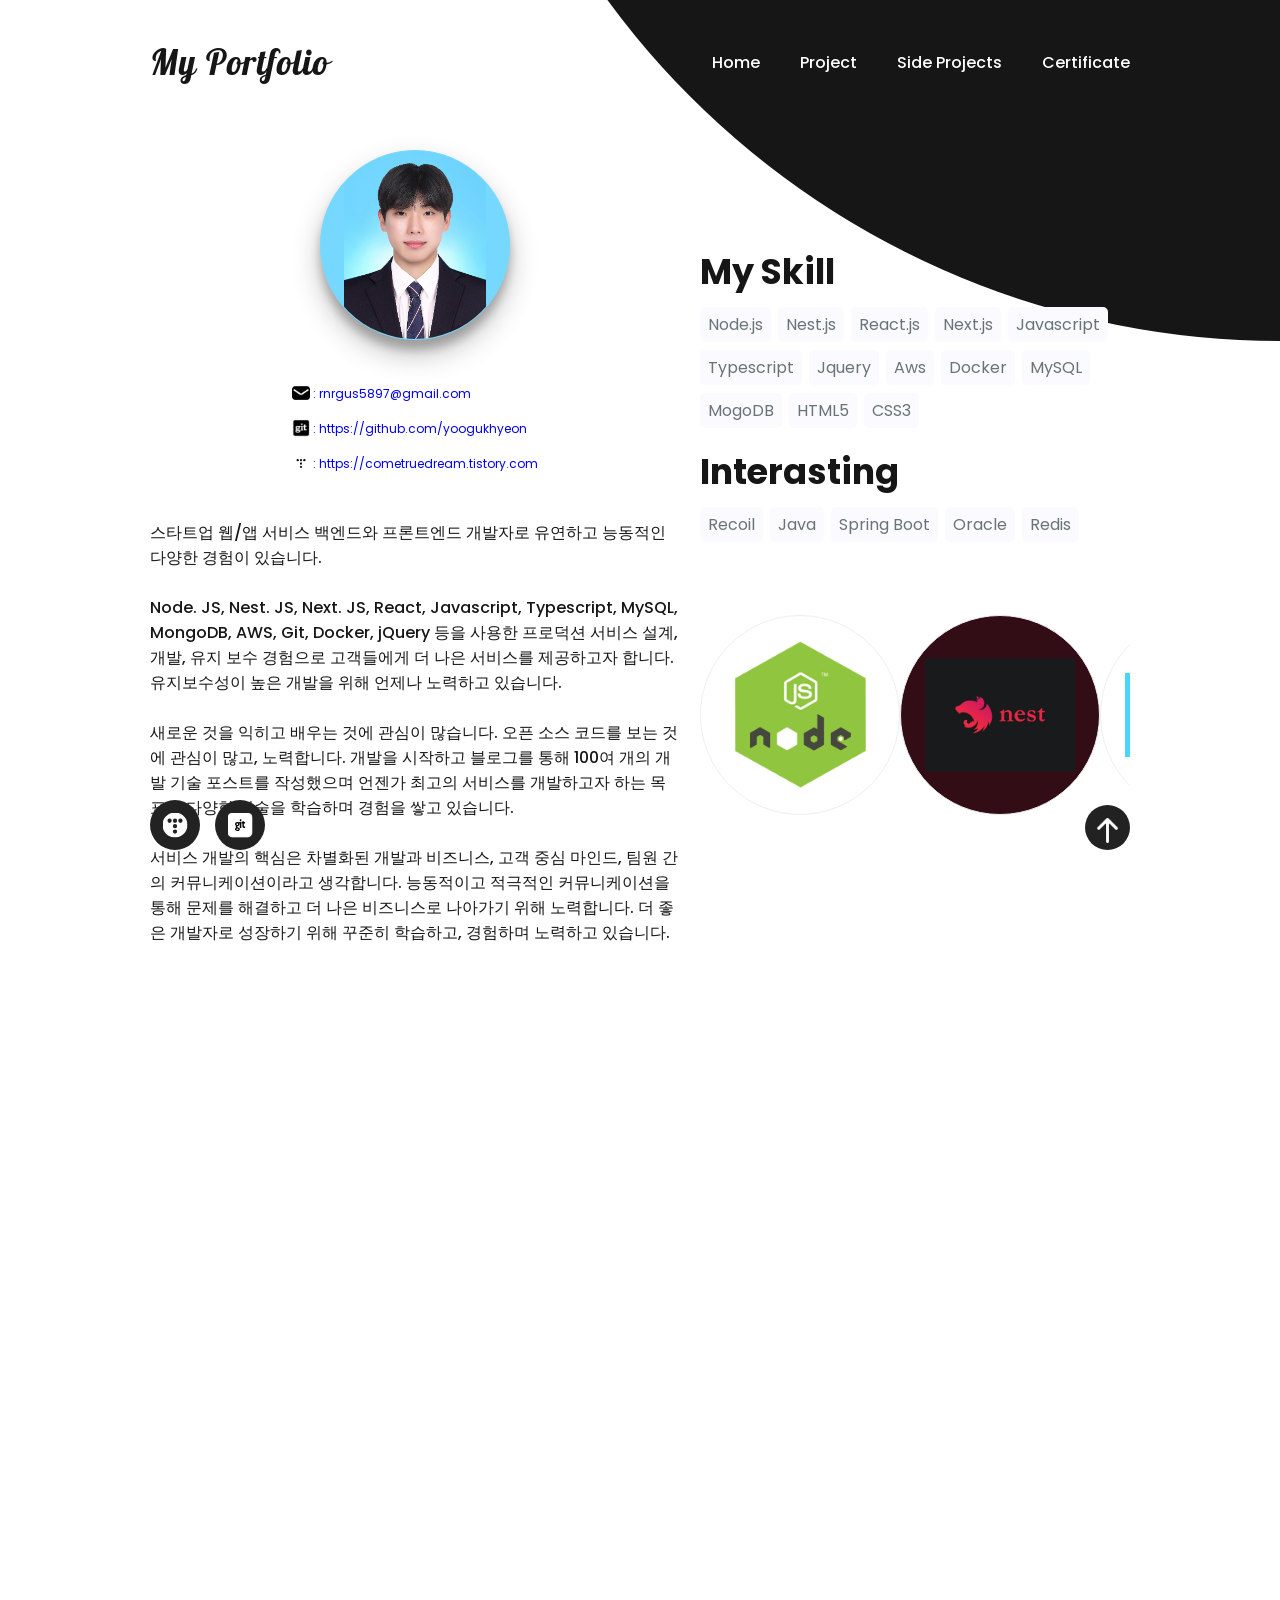
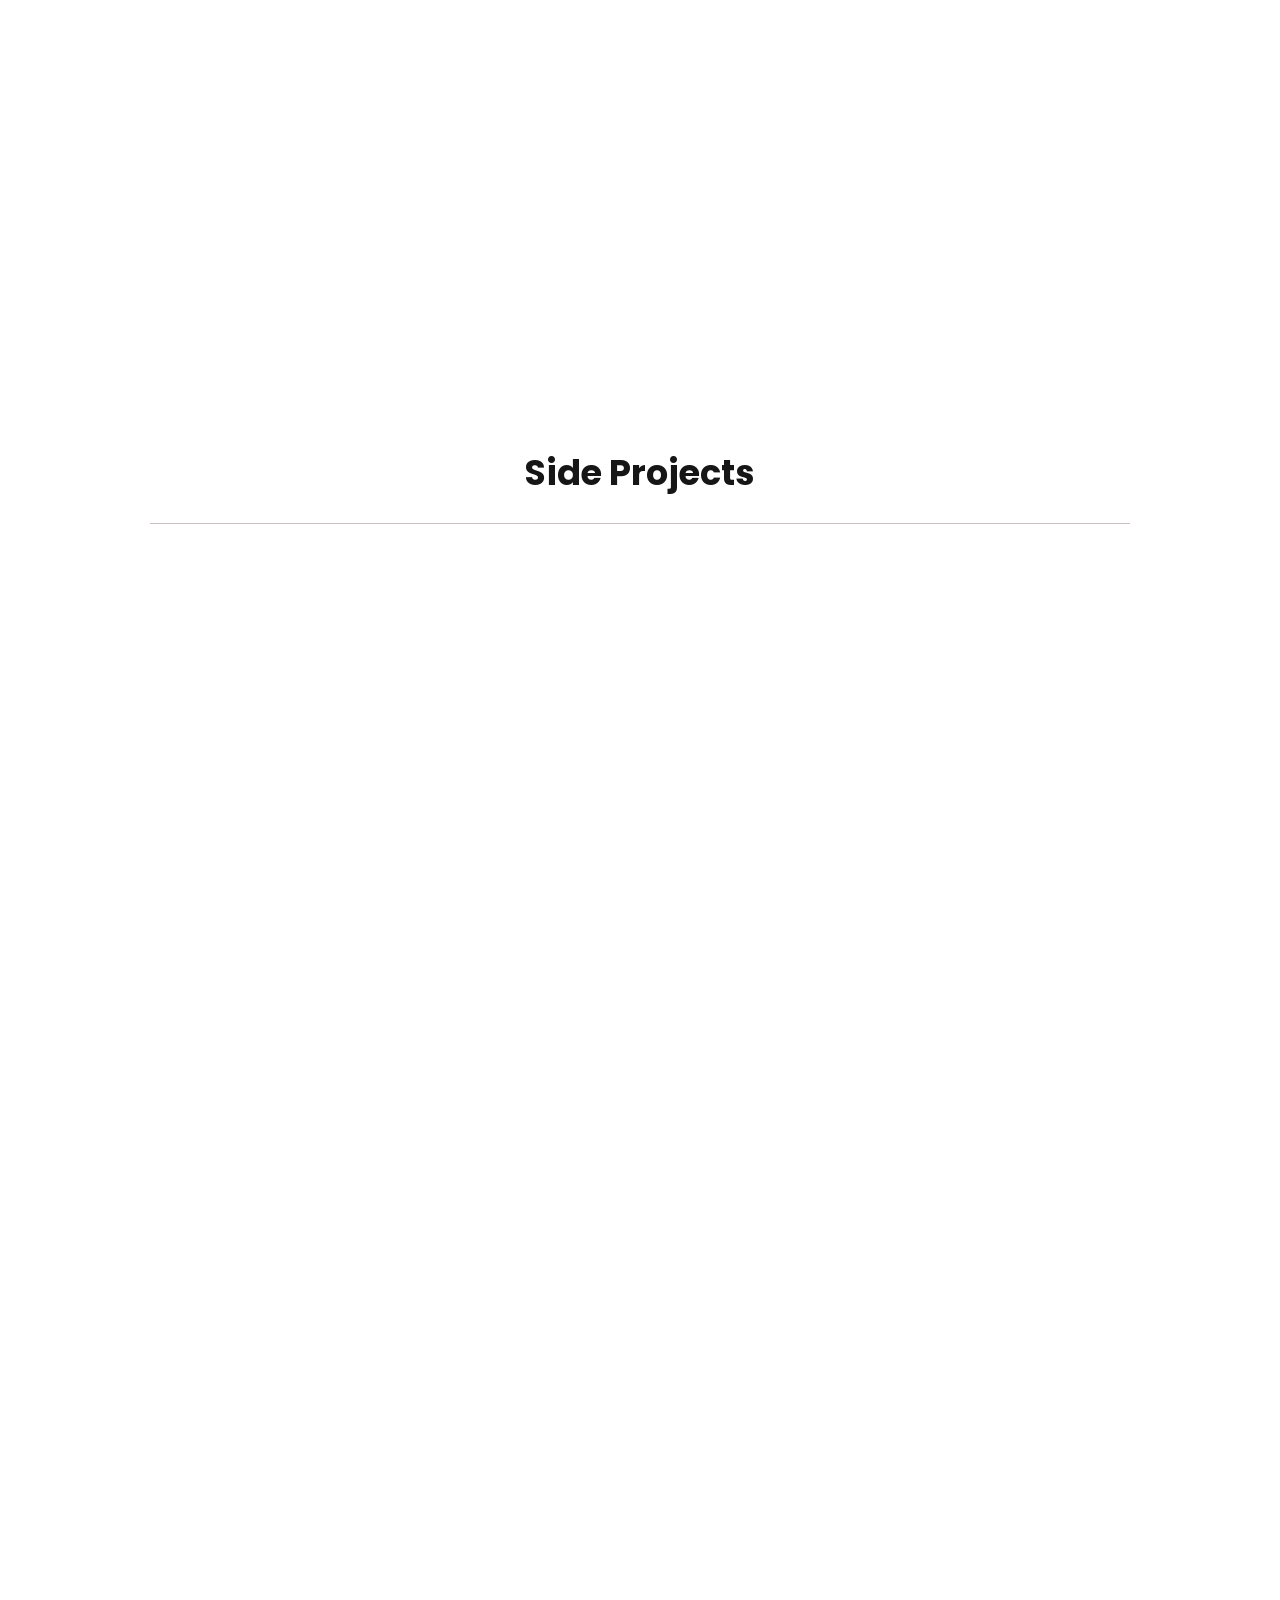
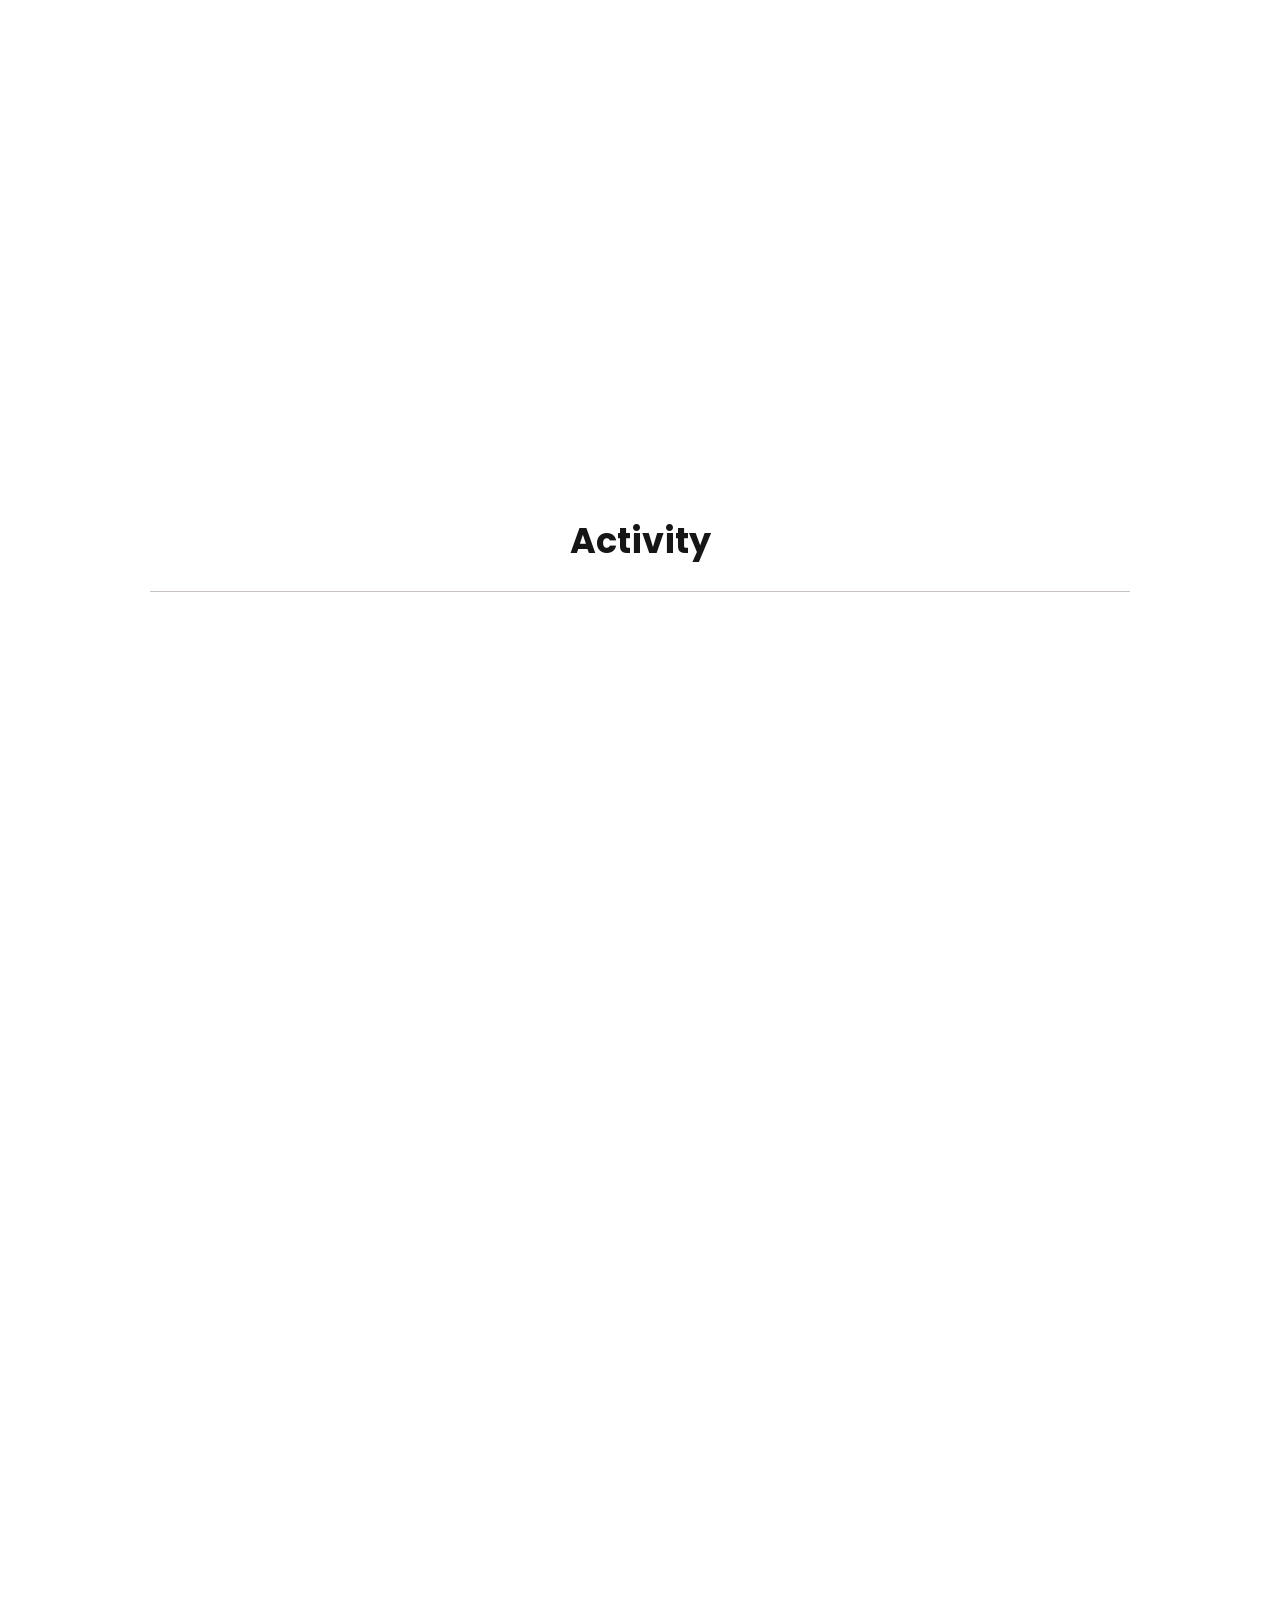
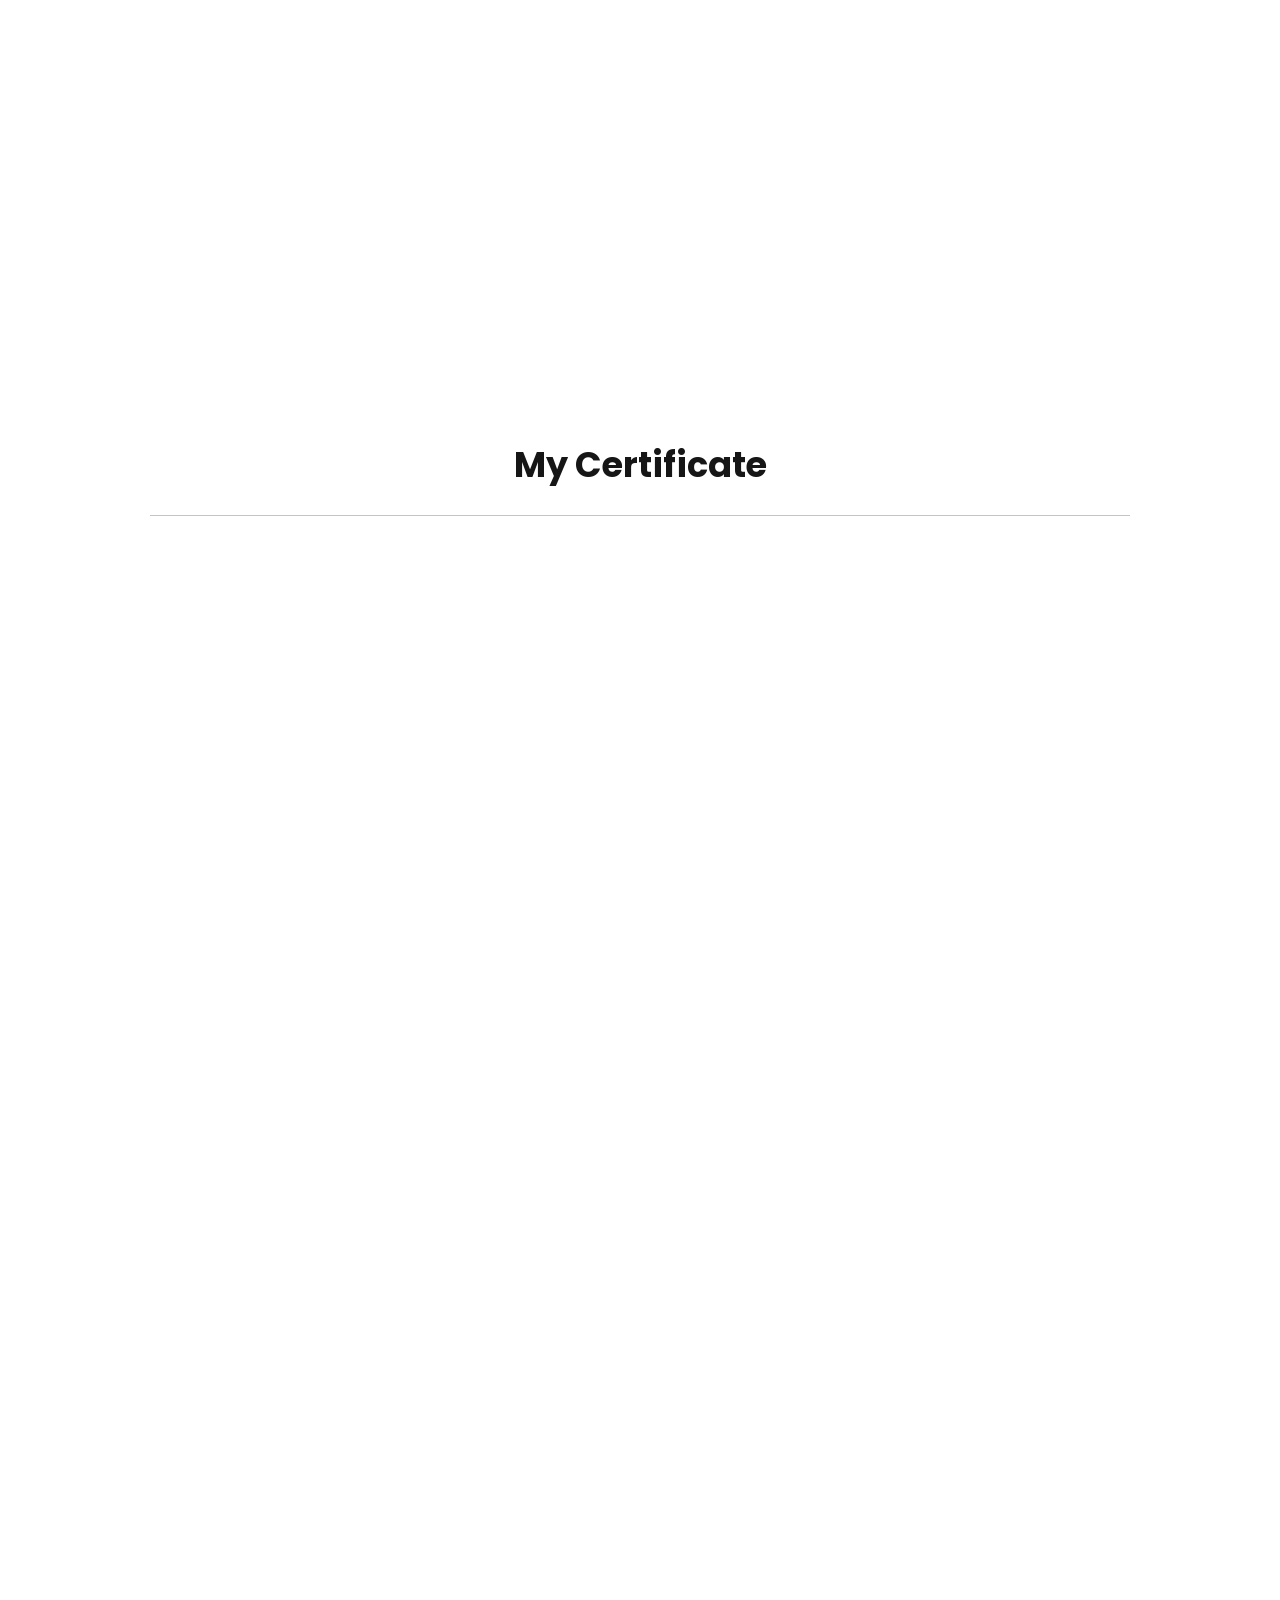
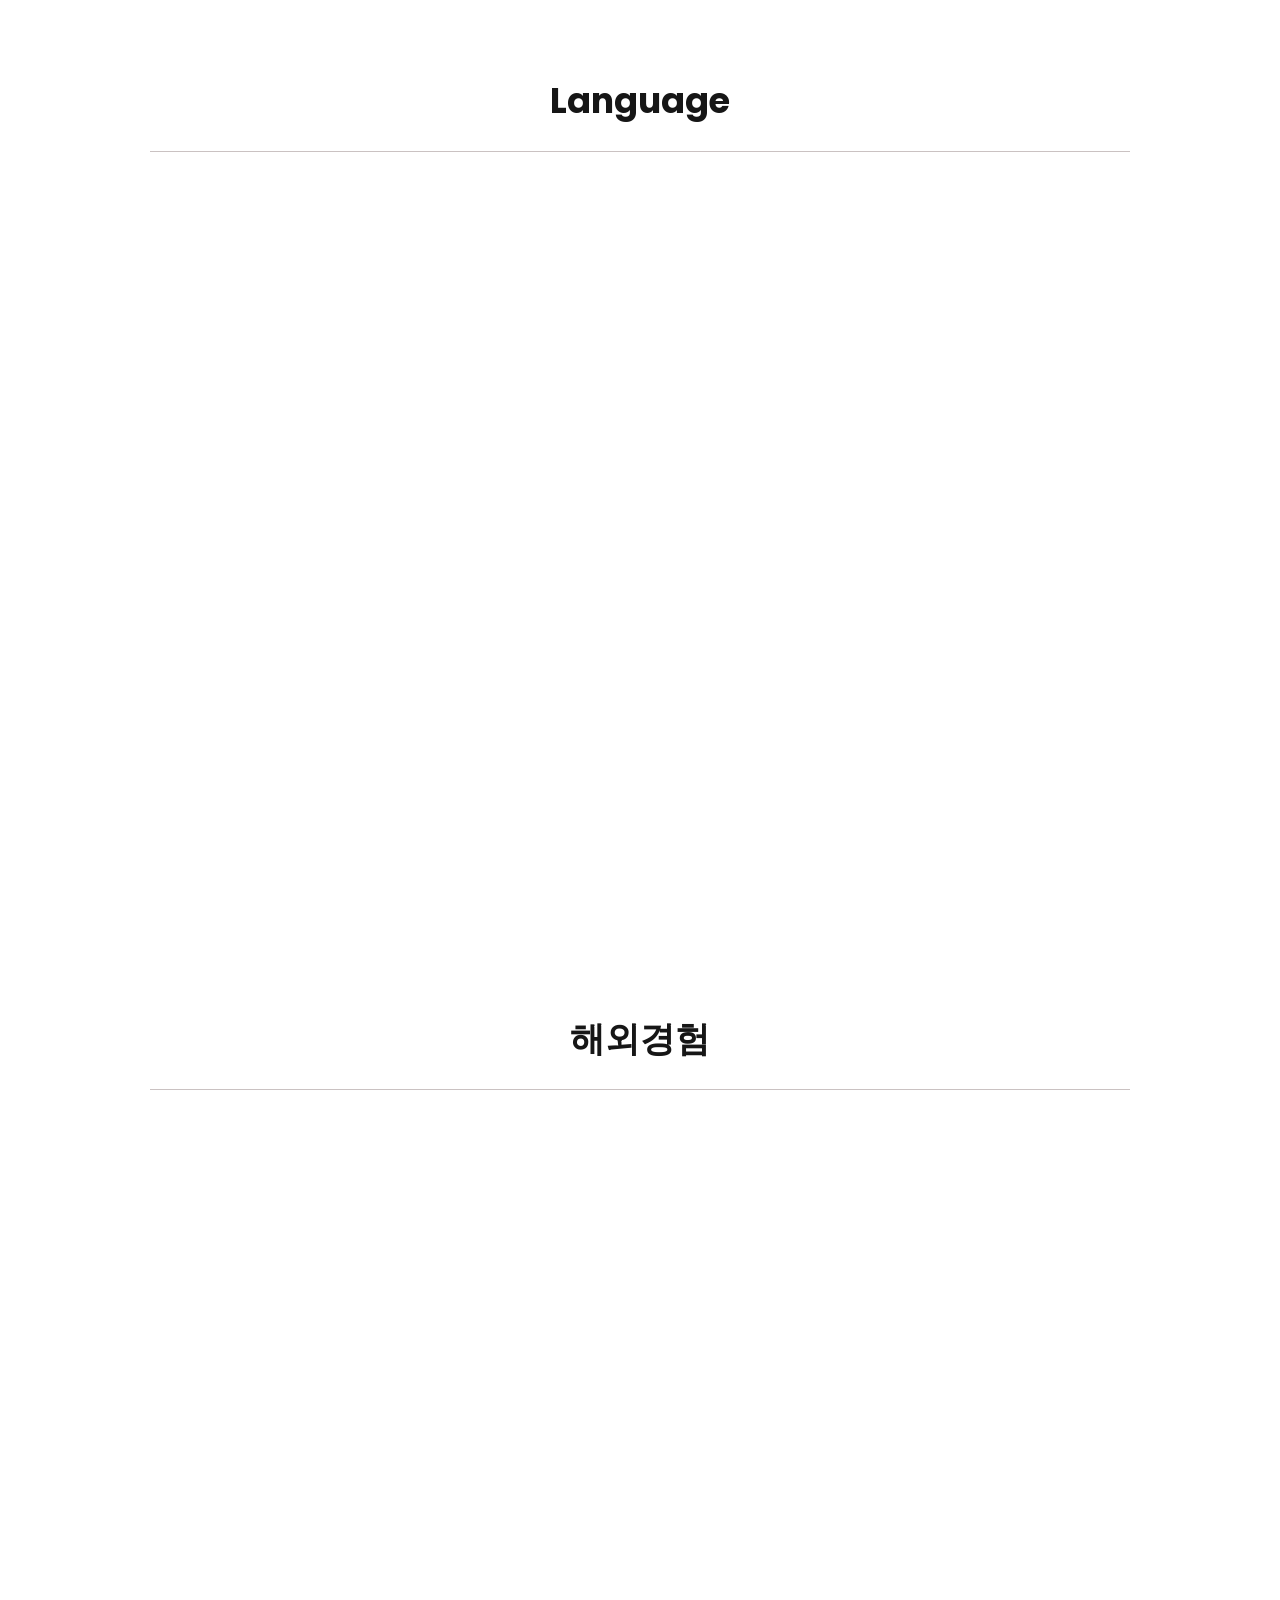
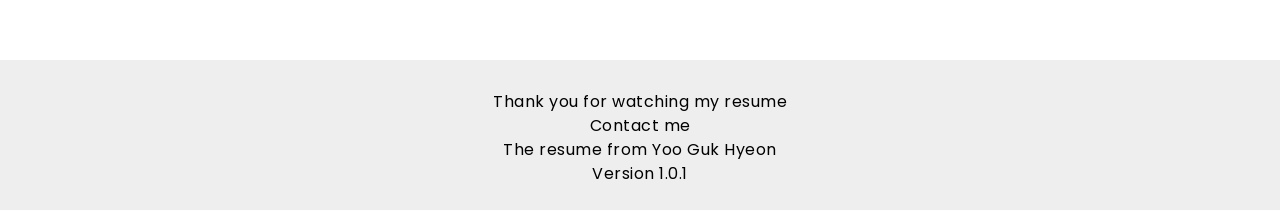
==== index.html @ b165a1ed "수정" ====
<!DOCTYPE html>
<html lang="ko">
  <head>
    <meta charset="UTF-8" />
    <meta http-equiv="X-UA-Compatible" content="IE=edge" />
    <meta name="viewport" content="width=device-width, initial-scale=1.0" />
    <title>Resume: Yoo Guk Hyeon</title>

    <meta property="og:title" content="개발자 포트폴리오" />
    <meta name="description" content="개발자 이력서" />
    <meta property="og:description" content="개발자 이력서" />
    <link rel="canonical" href="https://yoogukhyeon.github.io" />
    <meta property="og:url" content="https://yoogukhyeon.github.io/" />
    <meta property="og:site_name" content="개발자 포트폴리오" />
    <meta property="og:type" content="website" />

    <link rel="icon" type="image/x-icon" href="./img/favicon.png" />
    <link href="https://unpkg.com/aos@2.3.1/dist/aos.css" rel="stylesheet" />
    <link rel="stylesheet" href="https://cdn.jsdelivr.net/npm/swiper@8/swiper-bundle.min.css" />
    <link rel="stylesheet" href="./style.css" />
    <link rel="stylesheet" href="./common.css" />

    <!-- Google Tag Manager -->
    <script>
      (function (w, d, s, l, i) {
        w[l] = w[l] || [];
        w[l].push({ "gtm.start": new Date().getTime(), event: "gtm.js" });
        var f = d.getElementsByTagName(s)[0],
          j = d.createElement(s),
          dl = l != "dataLayer" ? "&l=" + l : "";
        j.async = true;
        j.src = "https://www.googletagmanager.com/gtm.js?id=" + i + dl;
        f.parentNode.insertBefore(j, f);
      })(window, document, "script", "dataLayer", "GTM-MZJZVHM");
    </script>
    <!-- End Google Tag Manager -->
  </head>
  <body>
    <section id="sec1" class="sec_1">
      <div class="circle" data-aos="fade-down-left" data-aos-duration="1800"></div>

      <header data-aos="zoom-in-up" data-aos-duration="2200">
        <a href="#" class="logo">My Portfolio</a>
        <ul class="navigation">
          <li class="sec1" onclick="handleNav(1);">Home</li>
          <li class="sec2" onclick="handleNav(2);">Project</li>
          <li class="sec3" onclick="handleNav(3);">Side Projects</li>
          <li class="sec4" onclick="handleNav(4);">Certificate</li>
        </ul>
      </header>

      <div class="content">
        <div class="text_box" data-aos="zoom-in-up" data-aos-duration="2200">
          <div class="profile_wrap">
            <div class="profile">
              <img src="./img/profile_p.jpg" alt="profile" />
            </div>
            <ul>
              <li>
                <img src="./img/1564504_email_letter_mail_message_icon.png" alt="email" />
                <a href="#"><span>: rnrgus5897@gmail.com</span></a>
              </li>
              <li>
                <img src="./img/8546939_git_square_icon.png" alt="git" />
                <a href="https://github.com/yoogukhyeon" target="_blank"><span>: https://github.com/yoogukhyeon</span></a>
              </li>
              <li>
                <img src="./img/tistory.png" alt="tistory" />
                <a href="https://cometruedream.tistory.com" target="_blank"><span>: https://cometruedream.tistory.com</span></a>
              </li>
            </ul>
          </div>
          <h2 id="title"><span class="typed"></span> </h2>
          <p id="text">
            스타트업 웹/앱 서비스 백엔드와 프론트엔드 개발자로 유연하고 능동적인 다양한 경험이 있습니다.
            <br />
            <br />
            Node. JS, Nest. JS, Next. JS, React, Javascript, Typescript, MySQL, MongoDB, AWS, Git, Docker, jQuery 등을 사용한 
            프로덕션 서비스 설계, 개발, 유지 보수 경험으로 고객들에게 더 나은 서비스를 제공하고자 합니다. 유지보수성이 높은 개발을 위해 언제나 노력하고 있습니다. 
            <br />
            <br />
            새로운 것을 익히고 배우는 것에 관심이 많습니다. 오픈 소스 코드를 보는 것에 관심이 많고, 노력합니다. 
            개발을 시작하고 블로그를 통해 100여 개의 개발 기술 포스트를 작성했으며 언젠가 최고의 서비스를 개발하고자 하는 목표로 다양한 기술을 학습하며 경험을 쌓고 있습니다.
             <br />
             <br />
             서비스 개발의 핵심은 차별화된 개발과 비즈니스, 고객 중심 마인드, 팀원 간의 커뮤니케이션이라고 생각합니다. 
             능동적이고 적극적인 커뮤니케이션을 통해 문제를 해결하고 더 나은 비즈니스로 나아가기 위해 노력합니다. 
             더 좋은 개발자로 성장하기 위해 꾸준히 학습하고, 경험하며 노력하고 있습니다.
          </p>
          <!-- <a href="#" id="button">Learn More</a> -->
        </div>
        <div class="swiper_box" data-aos="zoom-in-up" data-aos-duration="2200">
          <h2 id="title">My Skill</h2>
          <div class="development">
            <span>Node.js</span>
            <span>Nest.js</span>
            <span>React.js</span>
            <span>Next.js</span>
            <span>Javascript</span>
            <span>Typescript</span>
            <span>Jquery</span>
            <span>Aws</span>
            <span>Docker</span>
            <span>MySQL</span>
            <span>MogoDB</span>
            <span>HTML5</span>
            <span>CSS3</span>
          </div>
          <h2 id="sub_title">Interasting</h2>

          <div class="development">
            <span>Recoil</span>
            <span>Java</span>
            <span>Spring Boot</span>
            <span>Oracle</span>
            <span>Redis</span>
          </div>

          <div>
            <div class="swiper mySwiper">
              <div class="swiper-wrapper">
                <div class="swiper-slide">
                  <img src="./img/nodejs_p.png" alt="사진1" />
                </div>
                <div class="swiper-slide swiper_black_nest_bg">
                  <img src="./img/nest_p.png" alt="사진4" />
                </div>
                <div class="swiper-slide">
                  <img src="./img/react_p.png" alt="사진2" />
                </div>
                <div class="swiper-slide swiper_black_bg">
                  <img src="./img/next_p.png" alt="사진3" />
                </div>
                <div class="swiper-slide">
                  <img src="./img/aws_p.png" alt="사진5" />
                </div>
                <div class="swiper-slide">
                  <img src="./img/docker_p.jpg" alt="사진5" />
                </div>
                <div class="swiper-slide">
                  <img src="./img/mysql_p.png" alt="사진6" />
                </div>
                <div class="swiper-slide">
                  <img src="./img/mongodb_p.png" alt="사진7" />
                </div>
                <div class="swiper-slide">
                  <img src="./img/javascript_p.png" alt="사진8" />
                </div>
                <div class="swiper-slide">
                  <img src="./img/typescript_p.png" alt="사진9" />
                </div>
                <div class="swiper-slide">
                  <img src="./img/jquery_p.png" alt="사진10" />
                </div>
                <div class="swiper-slide">
                  <img src="./img/html5_p.png" alt="사진11" />
                </div>
                <div class="swiper-slide">
                  <img src="./img/css_p.jpg" alt="사진12" />
                </div>
              </div>
              <div class="swiper-pagination"></div>
            </div>
          </div>

        </div>
      </div>

      <ul class="sci" data-aos="zoom-in-up" data-aos-offset="-100" data-aos-duration="2300">
        <li>
          <a href="https://cometruedream.tistory.com" target="_blank"><img src="./img/tistory_p.svg" alt="tistory" /></a>
        </li>
        <li>
          <a href="https://github.com/yoogukhyeon" target="_blank"><img src="./img/git_p.svg" alt="git" /></a>
        </li>
        <!-- <li>
          <a href="https://www.instagram.com/dbrnrgusdlek22" target="_blank"><img src="./img/instagram.png" alt="instagram" /></a>
        </li> -->
      </ul>

      <div class='arrow' onclick='goToTop();' data-aos="zoom-in-up" data-aos-offset="-100" data-aos-duration="2300">
        <span><img src="./img/up-arrow.png" alt="arrow"></span>
      </div>

    </section>

    <section id="sec2" class="sec_2">
      <div class="cInnerContent">
        <h1 class="header-section gs_reveal ipsType_center">Experience</h1>

        <div class="features">
          <div class="feature ipsSpacer_bottom_double ipsGrid ipsGrid_collapsePhone" style="margin-bottom: 40px">
            <div class="featured-image-container experience ipsGrid_span5 gs_reveal gs_reveal_fromLeft">
              <ul class="featured_title">
                <li>사이다 경제</li>
                <li>백엔드 개발자</li>
                <li>2021.09.08 ~ 현재</li>
                <li>
                  <a class="featured_link" href="https://cidermics.com" target="_blank">https://cidermics.com</a>
                </li>
              </ul>
            </div>

            <div class="ipsGrid_span7 ipsType_left">
              <h2 class="heading_large gs_reveal">회원 20만 <strong>경제 교육 시스템</strong> 서비스</h2>
              <ul class="gs_reveal">
                <li>새로운 신규 경제 교육 서비스 기획, 개발</li>
                <li>AWS 인프라 구축(Lambda, Beantalk)</li>
                <li>MSA기반 API 설계, 개발</li>
                <li>Restful API Swagger 문서화</li>
                <li>Mysql RDBMS 설계, 쿼리 튜닝, 운영</li>
                <li>기존 서비스 유지보수, 기능개발</li>
              </ul>
            </div>
          </div>

          <div class="feature feature_right ipsSpacer_bottom_double ipsGrid ipsGrid_collapsePhone">
            <div class="ipsGrid_span7 ipsType_right">
              <h2 class="heading_large gs_reveal">SI <strong>업체</strong></h2>
              <ul class="gs_reveal">
                <li></li>
                <li>'인하대병원 행동발달 증진센터' PC/MO 퍼블리싱</li>
                <li>'스노우피크' 반응형 퍼블리싱</li>
                <li>'웅진식품' 랜딩페이지 퍼블리싱 & 회원데이터 관리</li>
                <li>'보령제약' 백오피스 캔버스를 활용한 스샷 기능 개발</li>
                <li>'두피부' 카페24 이커머스 퍼블리싱</li>
                <li>신규 서비스 기획 & 퍼블리싱</li>
              </ul>
            </div>
            <div class="featured-image-container experience ipsGrid_span5 gs_reveal gs_reveal_fromRight">
              <ul class="featured_title" style="text-align: right">
                <li>Made Web</li>
                <li>(Cafe24 협력업체)</li>
                <li>프론트 개발자 & 퍼블리셔</li>
                <li>2021.03.06 ~ 2021.09.01</li>
                <li>
                  <a class="featured_link" href="http://www.madeweb.co.kr" target="_blank">http://www.madeweb.co.kr</a>
                </li>
              </ul>
            </div>
          </div>
        </div>

        <h1 class="header-section gs_reveal ipsType_center">Projects</h1>
        <div class="features">
          <div class="feature ipsSpacer_bottom_double ipsGrid ipsGrid_collapsePhone">
            <div class="featured-image-container ipsGrid_span5 gs_reveal gs_reveal_fromLeft">
              <a href="https://tenbagger.cidermics.com" target="_blank"
                ><div class="card">
                  <img width="479" src="img/tenbagger.gif" alt="tenbagger projects" />
                </div>
              </a>
            </div>

            <div class="ipsGrid_span7 ipsType_left">
              <h2 class="heading_large gs_reveal">사이다 경제 <strong>텐베거</strong> LMS 개발</h2>
              <ul class="gs_reveal">
                <li>프로젝트: <b>주식 & 부동산 교육프로그램 LMS 모듈화 개발</b></li>
                <li>프로젝트 기간: <b>2022.12 ~ 2023.2</b></li>
                <li>개발 환경: <b>Nest.js, Typescript, Mysql, AWS (Beantalk, s3), Knex, Swagger, Github</b></li>
                <li>
                  주요업무:
                  <b
                    >AWS Beantalk & ci/cd 인프라 구축, MSA 기반 Rest API 설계 & 구축, DB 쿼리 튜닝, RDB ERD 설계 & 구축, Swagger API
                    문서화</b
                  >
                </li>
                <li><a href="https://tenbagger.cidermics.com" target="_blank">https://tenbagger.cidermics.com</a></li>
              </ul>
            </div>
          </div>

          <div class="feature feature_right ipsSpacer_bottom_double ipsGrid ipsGrid_collapsePhone">
            <div class="ipsGrid_span7 ipsType_right">
              <h2 class="heading_large gs_reveal">사이다 경제 <strong>시그널</strong> LMS 개발</h2>
              <ul class="gs_reveal">
                <li>프로젝트: <b>주식 교육프로그램 LMS 개발</b></li>
                <li>프로젝트 기간: <b>2021.12 ~ 2022.6</b></li>
                <li>개발 환경: <b>AWS Lambda, Mysql, Knex, Next.js, Swr, Github</b></li>
                <li>
                  주요업무:
                  <b
                    >카카오페이 결제 API 시스템 구축, MSA 기반 Rest API 설계 & 구축, DB 쿼리 튜닝, RDB ERD 설계 & 구축, Next.js 커뮤니티 UI
                    구축, Frontend API 통신 & 데이터 파싱</b
                  >
                </li>
                <li><a href="https://signal.cidermics.com" target="_blank">https://signal.cidermics.com</a></li>
              </ul>
            </div>

            <div class="featured-image-container ipsGrid_span5 gs_reveal gs_reveal_fromRight">
              <a href="https://signal.cidermics.com" target="_blank"
                ><div class="card">
                  <img width="479" src="./img/signal.gif" alt="signal projects" />
                </div>
              </a>
            </div>
          </div>

          <div class="feature ipsSpacer_bottom_double ipsGrid ipsGrid_collapsePhone">
            <div class="featured-image-container ipsGrid_span5 gs_reveal gs_reveal_fromLeft">
              <a href="https://finance.cidermics.com/apply" target="_blank">
                <div class="card">
                  <img width="479" src="./img/cidermics_finances.gif" alt="finances projects" />
                </div>
              </a>
            </div>

            <div class="ipsGrid_span7 ipsType_left">
              <h2 class="heading_large gs_reveal">사이다 경제 <strong>금융서비스</strong> 개발</h2>
              <ul class="gs_reveal">
                <li>프로젝트: <b>사이다 경제 금융서비스 개발</b></li>
                <li>프로젝트 기간: <b>2021.11 ~ 2021.12</b></li>
                <li>개발 환경: <b>React, AWS Lambda, Mysql, Knex </b></li>
                <li>주요업무: <b>React UI 구축 & 컴포넌트 최적화, Rest API 구축, 데이터 엑셀 자동화</b></li>
                <li><a href="https://finance.cidermics.com/apply" target="_blank">https://finance.cidermics.com/apply</a></li>
              </ul>
            </div>
          </div>

          <div class="feature feature_right ipsSpacer_bottom_double ipsGrid ipsGrid_collapsePhone">
            <div class="ipsGrid_span7 ipsType_right">
              <h2 class="heading_large gs_reveal"><strong>사이다 경제</strong> 개발</h2>
              <ul class="gs_reveal">
                <li>프로젝트: <b>사이다경제 유지보수 & 기능개발 </b></li>
                <li>프로젝트 기간: <b>2021.09 ~ 2023.2</b></li>
                <li>개발 환경: <b>Node.js, Sequelize, Aws EC2, Mysql, Ejs, Jquery, Javascript, Github</b></li>
                <li>
                  주요업무:
                  <b>카카오페이 결제 API 시스템 구축, 클래스 후기 & 댓글 기능 개발, DB 쿼리 튜닝, 배너 자동화 개발, 유지보수 </b>
                </li>
                <li><a href="https://cidermics.com" target="_blank">https://cidermics.com</a></li>
              </ul>
            </div>

            <div class="featured-image-container ipsGrid_span5 gs_reveal gs_reveal_fromRight">
              <a href="https://cidermics.com" target="_blank"
                ><div class="card">
                  <img width="479" src="./img/cidermics.gif" alt="cidermics projects" /></div
              ></a>
            </div>
          </div>

          <div class="feature ipsSpacer_bottom_double ipsGrid ipsGrid_collapsePhone">
            <div class="featured-image-container ipsGrid_span5 gs_reveal gs_reveal_fromLeft">
              <a href="https://www.inha.com/m/site/bdc/main" target="_blank"
                ><div class="card">
                  <img width="479" src="img/inha.gif" alt="inha projects" />
                </div>
              </a>
            </div>

            <div class="ipsGrid_span7 ipsType_left">
              <h2 class="heading_large gs_reveal">인하대병원 <strong>행동발달증진센터</strong> PC/MO 개발</h2>
              <ul class="gs_reveal">
                <li>프로젝트: <b>인하대병원 행동발달증진센터 PC/MO 퍼블/기능 개발 & 유지보수</b></li>
                <li>프로젝트 기간: <b>2021.5 ~ 2021.8</b></li>
                <li>개발 환경: <b>HTML5, CSS3, Javascript, Jquery, GitLab</b></li>
                <li>
                  주요업무:
                  <b
                    >HTML5, CSS3 PC/MO UI 구현, Javascript & Jquery 기능구현, 카카오 API 지도맵 구현, Ajax활용해서 데이터 통신, GitLab 협업,
                    기능 & 퍼블 유지보수</b
                  >
                </li>
                <li><a href="https://www.inha.com/m/site/bdc/main" target="_blank">https://www.inha.com/m/site/bdc/main</a></li>
              </ul>
            </div>
          </div>

          <div class="feature feature_right ipsSpacer_bottom_double ipsGrid ipsGrid_collapsePhone">
            <div class="ipsGrid_span7 ipsType_right">
              <h2 class="heading_large gs_reveal"><strong>스노우피크</strong> 반응형 개발</h2>
              <ul class="gs_reveal">
                <li>프로젝트: <b>스노우피크 아웃도어 개발 & 유지보수 </b></li>
                <li>프로젝트 기간: <b>2021.2 ~ 2021.5</b></li>
                <li>개발 환경: <b>HTML5, CSS3, Javascript, Jquery, GitLab</b></li>
                <li>
                  주요업무:
                  <b>HTML5, CSS3 UI 구현, Media query 활용 반응형 구축, Javascript & Jquery 기능구현, GitLab 협업, 기능 & 퍼블 유지보수 </b>
                </li>
                <li>
                  <a href="https://www.snowpeak.co.kr/urban_outdoor/main.html" target="_blank"
                    >https://www.snowpeak.co.kr/urban_outdoor/main.html</a
                  >
                </li>
              </ul>
            </div>

            <div class="featured-image-container ipsGrid_span5 gs_reveal gs_reveal_fromRight">
              <a href="https://www.snowpeak.co.kr/urban_outdoor/main.html" target="_blank"
                ><div class="card">
                  <img width="479" src="./img/snowpeak.gif" alt="snowpeak projects" /></div
              ></a>
            </div>
          </div>
        </div>
      </div>
    </section>
    <section id="sec3" class="sec_3">
      <div>
        <h1 class="side_title">Side Projects</h1>

        <div class="side_wrap" >
          <h2 class="side_sub_title" data-aos-offset="-50" data-aos="flip-left" data-aos-easing="ease-out-cubic" data-aos-duration="1500">
            커뮤니티 
          </h2>
          <div class="side_img_wrap">
            <ul>
              <li data-aos="flip-left" data-aos-offset="-50" data-aos-easing="ease-out-cubic" data-aos-duration="1500">
                <a href="https://fnfsoccer.com" target="_blank"><img src="./img/community.png" alt="community" /></a>
              </li>
              <li data-aos="flip-left" data-aos-offset="-50" data-aos-easing="ease-out-cubic" data-aos-duration="1500">
                <a href="https://www.erdcloud.com/d/gs6ukqxLsjKEvB9dj" target="_blank"><img src="./img/community_erd.png" alt="erd" /></li></a>
              <li data-aos="flip-left" data-aos-offset="-50" data-aos-easing="ease-out-cubic" data-aos-duration="1500">
                <a href="http://wtemplate.shop/api-docs/" target="_blank">
                <img src="./img/community_swagger.png" alt="swagger" />
                </a>
              </li>
            </ul>
          </div>
          <div class="side_info" data-aos="flip-left" data-aos-offset="-50" data-aos-easing="ease-out-cubic" data-aos-duration="1400">
            <ul>
              <li>프로젝트: <b>커뮤니티</b></li>
              <li>프로젝트 기간: <b>2022.12 ~ 2023.3</b></li>
              <li>개발 환경 Front: <b>React, React-query, Aws EC2, Nginx, CI/CD, Gitflow</b></li>
              <li>개발 환경 Backend: <b>Node.js, Cafe24 Node.js 호스팅, Sequelize, Swagger, Mysql, Github</b></li>
              <li>
                Front 주요업무:
                <b
                  >React 컴포넌트를 활용해서 UI 설계 & 작업, React-query 데이터 패칭, EC2 Nignx 활용한 React 배포, Gitflow 활요해서 CI/CD
                  구축, S3 이미지 데이터 저장</b
                >
              </li>
              <li>
                Backend 주요업무:
                <b
                  >Node.js, Mysql RDB ERD 설계, Sequelize 활용한 DB 마이그레이션, MSA 기반 Rest Api 설계 & 구축, Swagger 문서화, Youtube API
                  활용해서 데이터 파싱</b
                >
              </li>
              <li><a href="https://fnfsoccer.com" target="_blank">https://fnfsoccer.com</a></li>
            </ul>
          </div>
        </div>

        <div class="side_wrap">
          <h2 class="side_sub_title" data-aos="flip-left" data-aos-offset="-50" data-aos-easing="ease-out-cubic" data-aos-duration="1500">
            랜딩페이지
          </h2>
          <div class="side_wrap">
            <div class="side_img_wrap side_img_first">
              <ul>
                <li data-aos="flip-left" data-aos-easing="ease-out-cubic" data-aos-offset="-50" data-aos-duration="1500">
                  <a href="http://wtemplete.shop" target="_blank">
                    <img src="./img/wtemplete.png" alt="wtemplete" />
                  </a>
                </li>
              </ul>
            </div>
            <div class="side_info" data-aos="flip-left" data-aos-offset="-50" data-aos-easing="ease-out-cubic" data-aos-duration="1400">
              <ul>
                <li>프로젝트: <b>랜딩페이지</b></li>
                <li>프로젝트 기간: <b>2022.6 ~ 2022.8</b></li>
                <li>개발 환경 Front: <b>Html5, Css3, Javascript, Jquery, Kakao API, FTP 호스팅</b></li>
                <li>개발 환경 Backend: <b>Node.js, Cafe24 Node.js 호스팅, Sequelize, Mysql, Github</b></li>
                <li>
                  Front 주요업무:
                  <b>Html5 & Css3 UI 설계 & 구축, Javascript 기능구현, Ajax 데이터 파싱, 카카오 채널 연동</b>
                </li>
                <li>
                  Backend 주요업무:
                  <b>Node.js, Rest API 설계 & 구축</b>
                </li>
                <li><a href="http://wtemplete.shop" target="_blank">http://wtemplete.shop</a></li>
              </ul>
            </div>
          </div>
        </div>


        <div>
          <h1 class="side_title activity_title">Activity</h1>
  
          <div class="side_wrap activity_wrap">
            <h2 class="side_sub_title activity_title" data-aos-offset="-50" data-aos="flip-left" data-aos-easing="ease-out-cubic" data-aos-duration="1500">
              개발 블로그 <span>(개인)</span>
            </h2>
            <div class="side_info" data-aos="flip-left" data-aos-offset="-50" data-aos-easing="ease-out-cubic" data-aos-duration="1400">
              <ul>
                <li>업무 & 개인 공부에서 직면한 기술, 문제, 지식, 기능들을 <b>기록</b>하여 정리하는 기술 블로그 운영</li>
                <li>꾸준히 기술 블로그 업로드를 하며 현재 <b>100여개</b> 이상 업로드 </li>
                <li>첫 개발자 커리어 시작부터 <b>꾸준히</b> 작성</li>
                <li><a href="https://cometruedream.tistory.com" target="_blank">https://cometruedream.tistory.com</a></li>
              </ul>
            </div>
          </div>
  
          <div class="side_wrap activity_wrap">
            <h2 class="side_sub_title activity_title" data-aos="flip-left" data-aos-offset="-50" data-aos-easing="ease-out-cubic" data-aos-duration="1500">
              Github
            </h2>
              <div class="side_info" data-aos="flip-left" data-aos-offset="-50" data-aos-easing="ease-out-cubic" data-aos-duration="1400">
                <ul>
                  <li>Github <b>source</b> 정리</li>
                  <li>꾸준히 opensource <b>분석하여</b> 기록 </li>
                  <li><a href="https://github.com/yoogukhyeon" target="_blank">https://github.com/yoogukhyeon</a></li>
                </ul>
              </div>
            </div>
          </div>

          <div class="side_wrap activity_wrap">
            <h2 class="side_sub_title activity_title" data-aos="flip-left" data-aos-offset="-50" data-aos-easing="ease-out-cubic" data-aos-duration="1500">
              AWS Builders Korea Program 세미나 
            </h2>

            <div class="side_img_wrap side_img_first">
              <ul>
                <li data-aos="flip-left" data-aos-easing="ease-out-cubic" data-aos-offset="-50" data-aos-duration="1500">
                    <img src="./img/aws_certificate.png" alt="aws_certificate" />
                </li>
              </ul>
            </div>
              <div class="side_info" data-aos="flip-left" data-aos-offset="-50" data-aos-easing="ease-out-cubic" data-aos-duration="1400">
                <ul>
                  <li>AWS Cloud 인프라 구축에 필요한 기본지식이 필요성을 느껴 참여</li>
                  <li>효율적인 EC2 AMI 관리</li>
                  <li>AWS CodePipeline 서비스를 활용</li>
                  <li>AWS SAM과 AWS CDK를 활용한 서버리스 앱의 배포 및 테스팅</li>
                  <li>AWS SAM과 AWS CDK를 활용한 서버리스 앱의 배포 </li>
                  <li>실제 업무에 <b>AWS 인프라</b> 구축 </li>
                </ul>
              </div>
            </div>
          </div>

        </div>
      </div>

      
    </section>

    <section id="sec4" class="sec_4">
      <div class="certi_wrap">
        <h1 class="side_title">My Certificate</h1>

        <ul class="certi_box" data-aos="flip-left" data-aos-offset="-50" data-aos-easing="ease-out-cubic" data-aos-duration="1500">
          <li>
            <div class="certi_info">
              <div class="certi_date featured_sub_title">2022.08</div>
              <div class="certi_txt featured_title">
                <em>AwsCloudPractitioner</em>
                <span class="featured_from">AWS</span>
              </div>
            </div>
          </li>
          <li>
            <div class="certi_info">
              <div class="certi_date featured_sub_title">2022.06</div>
              <div class="certi_txt featured_title">
                <em>리눅스마스터 2급</em>
                <span class="featured_from">(사)한국정보통신진흥협회</span>
              </div>
            </div>
          </li>
          <li>
            <div class="certi_info">
              <div class="certi_date featured_sub_title">2022.05</div>
              <div class="certi_txt featured_title">
                <em>네트워크관리사 2급</em>
                <span class="featured_from">한국정보통신자격협회</span>
              </div>
            </div>
          </li>
          <li>
            <div class="certi_info">
              <div class="certi_date featured_sub_title">2022.02</div>
              <div class="certi_txt featured_title">
                <em>SQL 개발자</em>
                <span class="featured_from">한국데이터산업진흥원</span>
              </div>
            </div>
          </li>
          <li>
            <div class="certi_info">
              <div class="certi_date featured_sub_title">2020.12</div>
              <div class="certi_txt featured_title">
                <em>웹디자인기능사</em>
                <span class="featured_from">한국산업인력공단</span>
              </div>
            </div>
          </li>
          <li>
            <div class="certi_info">
              <div class="certi_date featured_sub_title">2019.11</div>
              <div class="certi_txt featured_title">
                <em>(국가공인)한국사능력검정시험 3급</em>
                <span class="featured_from">국사편찬위원회</span>
              </div>
            </div>
          </li>
        </ul>

        <h1 class="side_title side_second_title">Language</h1>
        <ul class="certi_box" data-aos="flip-left" data-aos-offset="-50" data-aos-easing="ease-out-cubic" data-aos-duration="1500">
          <li>
            <div class="certi_info">
              <div class="certi_date featured_sub_title">2021.03</div>
              <div class="certi_txt featured_title">
                <em>TOEIC(Speaking) 6급</em>
                <span class="featured_from">TOEIC</span>
              </div>
            </div>
          </li>
          <li>
            <div class="certi_info">
              <div class="certi_date featured_sub_title">2021.02</div>
              <div class="certi_txt featured_title">
                <em>TOEIC 760점</em>
                <span class="featured_from">TOEIC</span>
              </div>
            </div>
          </li>
          <li>
            <div class="certi_info">
              <div class="certi_date featured_sub_title">2020. 12</div>
              <div class="certi_txt featured_title">
                <em>TOEFL(iBT) 67점</em>
                <span class="featured_from">TOEFL</span>
              </div>
            </div>
          </li>
          <li>
            <div class="certi_info">
              <div class="certi_date featured_sub_title">2020.10</div>
              <div class="certi_txt featured_title">
                <em>TOEFL(CBT) 510점</em>
                <span class="featured_from">TOEIC</span>
              </div>
            </div>
          </li>
        </ul>

        <h1 class="side_title side_second_title">해외경험</h1>
        <ul class="certi_box" data-aos="flip-left" data-aos-offset="-80" data-aos-easing="ease-out-cubic" data-aos-duration="1500">
          <li>
            <div class="certi_info">
              <div class="certi_date featured_sub_title">미국</div>
              <div class="certi_txt featured_title">
                <span class="featured_from">
             
                  3년간의 미국 생활은 제게 많은 것을 가져다 주었습니다. 미국 생활을 통해 언어적 능력을 향상시킬 수 있었고, 글로벌한 마인드를 갖추게 되었습니다. 
                  <br /> 미국에서 처음으로 IT라는 분야를 접하고 개발에 관심을 갖게 되었으며, 다양한 문화의 사람들을 만나며 다양성을 존중할 줄 아는 사람이 되었습니다.
                </span>
              </div>
            </div>
          </li>
          <li>
            <div class="certi_info">
              <div class="certi_date featured_sub_title">중국</div>
              <div class="certi_txt featured_title">
                <span class="featured_from">
                  중학교 시절 2년 동안의 중국 유학 경험을 통해 새로운 사람들과 어울리며 타인을 존중하고 배려하는 방법을 배울 수 있었습니다. 
                  <br />  해당 경험으로 언어적인 능력을 향상시킬 수 있었고 타지 생활을 하며 독립심과 자립심을 기를 수 있었습니다.
                </span>
              
              </div>
            </div>
            </div>
          </li>
        </ul>
        
      </div>
    </section>
    <div class="footer">

      <ul>
        <li>Thank you for watching my resume</li>
        <li>Contact me</li>
        <li>The resume from Yoo Guk Hyeon</li>
        <li>Version 1.0.1</li>
      </ul>

    </div>
 
    <!-- Initialize Swiper -->
    <script src="https://cdn.jsdelivr.net/npm/swiper@8/swiper-bundle.min.js"></script>
    <script src="https://unpkg.com/aos@2.3.1/dist/aos.js"></script>
    <script src="https://cdnjs.cloudflare.com/ajax/libs/gsap/3.11.4/gsap.min.js"></script>
    <script src="https://cdnjs.cloudflare.com/ajax/libs/gsap/3.11.4/ScrollTrigger.min.js"></script>
    <script src="https://cdnjs.cloudflare.com/ajax/libs/gsap/3.11.4/ScrollToPlugin.min.js"></script>
    <script src="https://cdn.jsdelivr.net/npm/typed.js@2.0.12"></script>
    <script>
      AOS.init();

      let typed = new Typed('.typed', {
        strings: [ "안녕하세요!", "개발자", "유국현 입니다."],
        typeSpeed: 100,
        backSpeed: 100,
        loop: true
      });

      let swiper = new Swiper(".mySwiper", {
        effect: "coverflow",
        grabCursor: true,
        centeredSlides: true,
        slidesPerView: "auto",
        coverflowEffect: {
          rotate: 0,
          stretch: 0,
          depth: 200,
          modifier: 1,
          slideShadows: true,
        },
        pagination: {
          el: ".swiper-pagination",
        },
        loop: true,
        autoplay: {
          delay: 2200,
          disableOnInteraction: false,
        },
      });

      function toggleMenu() {
        const menuToggle = document.querySelector(".toggle");
        const navigationToggle = document.querySelector(".navigation");
        menuToggle.classList.toggle("active");
        navigationToggle.classList.toggle("active");
      }

      const handleNav = (idx) => {
        const target = document.querySelector(`.sec_${idx}`);
        const targetTop = target.offsetTop;

        window.scrollTo({
          top: targetTop,
          left: 0,
          behavior: "smooth",
        });
      };

      const sectionAll = document.querySelectorAll("section[id]");
      const logo = document.querySelectorAll(".logo");
      
      if (window.innerWidth < 583) {
        logo[0].style.color = "#fff";
      } else {
        logo[0].style.color = "#161616";
      }
      
      document.addEventListener("scroll", function (e) {
        const scrollLocation = document.documentElement.scrollTop;
        const circle = document.querySelector(".circle");
        const navigation = document.querySelectorAll(".navigation");

        if (window.innerWidth < 580) {
          if (scrollLocation > 350) {
            logo[0].style.color = "#161616";
          } else {
            logo[0].style.color = "#fff";
          }
        } else {
          logo[0].style.color = "#161616";
          if (scrollLocation > circle.offsetHeight - 200) {
            navigation[0].style.color = "#161616";
          } else {
            navigation[0].style.color = "#fff";
          }
        }

        // scroll active
        const scrollY = window.pageYOffset;

        sectionAll.forEach((current) => {
          const sectionHeight = current.offsetHeight;
          const sectionTop = current.offsetTop - 50;
          const sectionId = current.getAttribute("id");

          if (scrollY > sectionTop && scrollY < sectionTop + sectionHeight) {
            document.querySelector(`.${sectionId}`).classList.add("active");
          } else {
            document.querySelector(`.${sectionId}`).classList.remove("active");
          }
        });
      });
      function animateFrom(elem, direction) {
        direction = direction || 1;
        var x = 0,
          y = direction * 100;
        if (elem.classList.contains("gs_reveal_fromLeft")) {
          x = -100;
          y = 0;
        } else if (elem.classList.contains("gs_reveal_fromRight")) {
          x = 100;
          y = 0;
        }
        elem.style.transform = "translate(" + x + "px, " + y + "px)";
        elem.style.opacity = "0";
        gsap.fromTo(
          elem,
          { x: x, y: y, autoAlpha: 0 },
          {
            duration: 1.75,
            x: 0,
            y: 0,
            autoAlpha: 1,
            ease: "expo",
            overwrite: "auto",
          }
        );
      }

      function hide(elem) {
        gsap.set(elem, { autoAlpha: 0 });
      }

      document.addEventListener("DOMContentLoaded", function () {
        gsap.registerPlugin(ScrollTrigger);

        gsap.utils.toArray(".gs_reveal").forEach(function (elem) {
          hide(elem); 

          ScrollTrigger.create({
            trigger: elem,
            markers: false,
            onEnter: function () {
              animateFrom(elem);
            },
            onEnterBack: function () {
              animateFrom(elem, -1);
            },
            onLeave: function () {
              hide(elem);
            }, 
          });
        });
      });

      function goToTop() {
        window.scrollTo({
          top: 0,
          left: 0,
          behavior: "smooth",
        });
      }
    </script>
  </body>
</html>
---- style.css ----
@charset "UTsec_secF8";
@import url("https://fonts.googleapis.com/css2?family=Lobster&family=Poppins:wght@200;300;400;500;600;700;800;900&display=swap");

section {
  position: relative;
  width: 100%;
  min-height: 100vh;
  padding: 150px;
  display: flex;
  justify-content: space-between;
  align-items: center;
  background-color: #ffffff;
}

.sec_2 {
  padding-top: 0 !important;
}

.sec_3,
.sec_4 {
  padding-top: 0;
  align-items: flex-start !important;
}

.sec_1 .circle {
  position: absolute;
  top: 0;
  left: 0;
  width: 100%;
  height: 100%;
  background-color: #161616;
  clip-path: circle(70% at right -65%);
  animation: animateCircel 5s linear infinite;
}

@keyframes animateCircel {
  50% {
    clip-path: circle(70% at right -73%);
  }
}

header {
  position: fixed;
  top: 0;
  left: 0;
  z-index: 100;
  width: 100%;
  padding: 40px 150px;
  display: flex;
  justify-content: space-between;
  align-items: center;
}

header .logo {
  position: relative;
  max-width: 200px;
  font-family: "Lobster", cursive;
  font-weight: 400;
  color: #161616;
  font-size: 35px;
  transition: all 0.5s ease-in-out;
}

header .navigation {
  display: flex;
  align-items: center;
  color: #fff;
  transition: all 0.5s ease-in-out;
}

header .navigation > li {
  display: inline-block;
  font-weight: 500;
  cursor: pointer;
  position: relative;
  transition: all 0.5s ease-in-out;
}

header .navigation > li + li {
  margin-left: 40px;
}

header .navigation > li.active {
  color: #76d8ff;
  transform: scale(1.3);
  transition: all 0.5s ease-in-out;
}

header .navigation > li::after {
  content: "";
  display: block;
  width: 0;
  height: 2px;
  background-color: #76d8ff;
  position: absolute;
  left: 0;
  bottom: -2px;
  transition: all 0.5s ease-in-out;
}

header .navigation > li:hover:after {
  width: 100%;
}

.content {
  position: relative;
  width: 100%;
  display: flex;
  justify-content: space-between;
  align-items: center;
}

.typed-cursor {
  color: #afabab;
}

.content .text_box {
  position: relative;
  max-width: 800px;
  margin-right: 20px;
}

.profile_wrap {
  display: flex;
  justify-content: flex-start;
  align-items: center;
  gap: 35px;
}

.profile_wrap > ul > li {
  display: flex;
  justify-content: flex-start;
  align-items: center;
  padding: 5px 0;
}

.profile_wrap > ul > li > a > span {
  margin-left: 3px;
  font-size: 12px;
  line-height: 19px;
}
.profile_wrap > ul > li > a {
  letter-spacing: 0 !important;
}

.profile_wrap > ul > li > img {
  width: 18px;
  height: 18px;
}
.content .text_box .profile {
  overflow: hidden;
  width: 100%;
  max-width: 190px;
  height: 190px;
  border-radius: 50%;
  border: 1px solid #76d8ff;
  background-color: #76d8ff;
  box-shadow: rgba(0, 0, 0, 0.25) 0px 14px 28px, rgba(0, 0, 0, 0.22) 0px 10px 10px;
}

.content .text_box .profile > img {
  object-fit: contain;
  width: 100%;
  height: 100%;
}

.content .swiper_box {
  width: 580px;
}

.content .swiper_box img {
  max-width: 150px;
}

/* *****switer**** */
.swiper {
  width: 100%;
  padding-top: 70px;
  padding-bottom: 70px;
}

.swiper-slide {
  background-position: center;
  background-size: cover;
  width: 200px;
  height: 200px;
  display: flex;
  justify-content: center;
  border-radius: 50%;
  border: 1px solid #eee;
  background-color: #fff;
  overflow: hidden;
}

.swiper_black_bg {
  background-color: #000000 !important;
}
.swiper_black_nest_bg {
  background-color: #330d16;
}

.swiper-slide img {
  position: absolute;
  bottom: 50%;
  transform: translateY(50%);
  max-height: 100%;
  object-fit: contain;
}

.swiper-3d .swiper-slide-shadow-left,
.swiper-3d .swiper-slide-shadow-right {
  background-image: none;
}
.swiper-pagination-bullet {
  width: 12px;
  height: 12px;
}
.swiper-pagination-bullet-active {
  background-color: #161616;
}

.development {
  margin-top: 5px;
}

.development > span {
  display: inline-block;
  color: #697477;
  font-size: 16px;
  margin-right: 3px;
  margin-bottom: 3px;
  padding: 5px 8px;
  background-color: #fafaff;
  border-radius: 5px;
  transition: all 0.5s ease-in-out;
  cursor: pointer;
  margin-top: 5px;
}

.development > span:hover {
  background-color: #76d8ff;
  color: #fff;
  transition: all 0.5s ease-in-out;
  letter-spacing: 2px;
  transform: scale(1.1);
  animation: vibration 0.1s infinite;
}

@keyframes vibration {
  from {
    transform: rotate(1deg);
  }
  to {
    transform: rotate(-1deg);
  }
}

.sci {
  position: fixed;
  z-index: 9999;
  bottom: 50px;
  left: 150px;
  display: flex;
  justify-content: center;
  align-items: center;
}

.sci > li > a {
  display: inline-block;
  background-color: #222;
  width: 50px;
  height: 50px;
  display: flex;
  justify-content: center;
  align-items: center;
  border-radius: 50%;
  transition: 0.3s ease-in-out;
}

.sci > li > a > img {
  width: 50px;
  height: 50px;
  filter: invert(1);
  transform: scale(0.5);
}

.sci > li + li > a {
  margin-left: 15px;
}

.sci > li > a:hover {
  background-color: #76d8ff;
  transform: translateY(-10px);
}

.arrow {
  position: fixed;
  z-index: 9999;
  bottom: 50px;
  right: 150px;
  display: flex;
  justify-content: center;
  align-items: center;
}

.arrow > span {
  width: 45px;
  height: 45px;
  border-radius: 50%;
  overflow: hidden;
  display: inline-block;
  background-color: #222;
  padding: 10px;
  cursor: pointer;
}

.arrow > span > img {
  transform: translateY(3px);
  color: #fff;
  width: 25px;
  height: 25px;
  filter: invert(1);
  animation: scrollUp 1s ease-in-out infinite;
}

@keyframes scrollUp {
  0% {
    transform: translateY(1px);
  }
  50% {
    transform: translateY(3px);
  }
  100% {
    transform: translateY(1px);
  }
}
/*  session 2 */
.ipsType_right {
  text-align: right;
}
.ipsType_center {
  text-align: center;
}
.cInnerContent {
  max-width: 1240px;
  margin-left: auto;
  margin-right: auto;
}
.ipsSpacer_bottom_double {
  margin-bottom: 40px;
}
.ipsGrid {
  display: inline-block;
  display: -ms-flexbox;
  display: flex;
  flex-wrap: wrap;
}
.ipsGrid::before,
.ipsGrid::after {
  display: table;
  content: "";
  line-height: 0;
}
.ipsGrid > [class*="ipsGrid_span"] {
  display: block;
  width: 100%;
  min-height: 30px;
  box-sizing: border-box;
}
.ipsGrid > .ipsGrid_span5 {
  width: 20.42553191489362%;
}
.ipsGrid > .ipsGrid_span7 {
  width: 74.44680851063829%;
}

.ipsGrid_span6 {
  width: 100%;
}
.ipsGrid > [class*="ipsGrid_span"] {
  float: left;
  margin-left: 2%;
}
.ipsGrid > [class*="ipsGrid_span"]:first-child {
  margin-left: 0;
}
.feature {
  display: flex;
  align-items: center;
}

.card {
  margin-bottom: 30px;
  border: 1px solid #cccccc;
  border-radius: 8px;
  overflow: hidden;
  background: #ffffff;
  box-shadow: 1px 1px 5px 1px #cccccc;
  transition: all 0.5s ease-in-out;
}

.card:hover {
  transform: scale(1.1);
  transition: all 0.5s ease-in-out;
}

.featured-image-container .card {
  padding: 10px;
  height: 114px;
  padding-bottom: calc(100% - 114px);
}

h2.heading_large {
  font-size: 1.8em;
}

img {
  max-width: 100%;
}

/*  session 3 */
.header-section {
  margin: 0 auto 120px;
  color: #161616;
  font-size: 35px;
  line-height: 41px;
  font-weight: 700;
  border-bottom: 1px solid rgb(202, 194, 194);
  padding: 30px 0;
}

.featured_title {
  color: #161616;
  font-size: 26px;
  line-height: 32px;
  font-weight: 600;
  letter-spacing: 0.5px;
}

.featured_title > li + li {
  color: #161616;
  font-size: 16px;
  line-height: 22px;
  font-weight: 500;
}

.gs_reveal {
  opacity: 0;
  visibility: hidden;
  will-change: transform, opacity;
}

.gs_reveal > li {
  line-height: 27px;
  word-break: break-all;
}
.gs_reveal > li > a {
  cursor: pointer;
}

.gs_reveal > li > b {
  font-weight: 500;
}

/*  session 4 */
.sec_3 > div {
  width: 1240px;
  margin: 0 auto;
}

.side_wrap + .side_wrap {
  margin-top: 150px;
}

.activity_wrap {
  max-width: 720px;
  width: 100%;
  margin: 0 auto;
}

.side_sub_title {
  text-align: center;
  font-size: 21px;
  line-height: 27px;
  letter-spacing: 1.2px;
}

.activity_title {
  margin-bottom: 30px;
}

.side_sub_title > span {
  font-size: 14px;
  line-height: 21px;
}
.side_img_wrap {
  margin: 50px 0;
}

.side_title {
  color: #161616;
  font-size: 35px;
  line-height: 41px;
  font-weight: 700;
  border-bottom: 1px solid rgb(202, 194, 194);
  padding: 30px 0;
  width: 100%;
  text-align: center;
  margin: 0 auto 120px;
}

.activity_title {
  margin-top: 150px;
}

.side_second_title {
  margin-top: 150px;
}

.side_img_wrap > ul {
  display: flex;
  justify-content: space-between;
  align-items: center;
  gap: 15px;
}

.side_img_first > ul {
  justify-content: center;
  align-items: center;
}

.side_img_wrap > ul > li {
  width: 30%;
  height: 230px;
  border: 1px solid #cccccc;
  border-radius: 8px;
  overflow: hidden;
  background: #ffffff;
  box-shadow: 1px 1px 5px 1px #cccccc;
  box-shadow: 4px 4px 15px rgb(0 0 0 / 15%);
  cursor: pointer;
  transition: all 0.5 ease-in-out;
  padding: 10px;
  display: flex;
  justify-content: center;
  align-items: center;
}

.side_img_wrap > ul > li:hover {
  transform: scale(1.1);
  transition: all 0.5 ease-in-out;
}

.side_info > ul {
  display: flex;
  flex-direction: column;
  align-items: flex-start;
}

.side_info > ul > li {
  word-break: keep-all;
  line-height: 27px;
}

.side_info > ul > li > b {
  font-weight: 500;
}

.sec_4 > .certi_wrap {
  width: 1240px;
  margin: 0 auto;
}

.certi_box > li {
  border-bottom: 1px solid #eee;
  padding: 25px 0;
}

.certi_box > li + li {
  margin-top: 30px;
}

.certi_box > li > .certi_info {
  display: flex;
  justify-content: flex-end;
  align-items: flex-start;
  gap: 60px;
}

.certi_txt {
  display: flex;
  flex-direction: column;
  align-items: flex-start;
  gap: 15px;
}

.certi_date {
  flex: 1;
  text-align: center;
}

.certi_txt {
  flex: 2;
  word-break: break-all;
}

.featured_sub_title {
  font-size: 18px;
  color: #666;
  letter-spacing: 0.4px;
}

.featured_from {
  font-size: 15px;
  color: #666;
  font-weight: 500;
  line-height: 21px;
  letter-spacing: 0.4px;
}

/*  footer */
.footer {
  padding: 30px 0;
  width: 100%;
  height: 150px;
  background-color: #eee;
}

.footer > ul {
  max-width: 1240px;
  width: 100%;
  margin: 0 auto;
  text-align: center;
}

.footer > ul > li {
  line-height: 24px;
  letter-spacing: 0.5px;
}

@media (max-width: 350px) {
  .profile_wrap > ul > li > a > span {
    font-size: 12px;
    line-height: 18px;
  }
}

@media (max-width: 580px) {
  .side_info > ul > li {
    font-size: 13px;
  }

  .certi_box > li > .certi_info {
    gap: 35px;
  }

  .featured_sub_title {
    font-size: 14px;
    line-height: 26px;
  }

  .footer > ul > li {
    font-size: 13px;
    line-height: 20px;
    letter-spacing: 0.5px;
  }

  .sec_1 .circle {
    clip-path: circle(70% at right -40%) !important;
  }

  @keyframes animateCircel {
    50% {
      clip-path: circle(70% at right -45%) !important;
    }
  }
}

@media (max-width: 441px) {
  .sec_1 .circle {
    clip-path: circle(70% at right -40%);
    animation: animateCircel 5s linear infinite;
  }

  @keyframes animateCircel {
    50% {
      clip-path: circle(70% at right -35%);
    }
  }
}

@media (max-width: 750px) {
  .sci > li > a {
    width: 40px;
    height: 40px;
  }

  .sci > li > a > img {
    width: 40px;
    height: 40px;
  }

  .arrow > span {
    width: 40px;
    height: 40px;
  }

  .arrow > span > img {
    width: 20px;
    height: 20px;
  }
}

@media (max-width: 820px) {
  .feature {
    flex-direction: column;
  }

  .feature_right {
    flex-direction: column-reverse !important;
  }

  .experience {
    width: 74.44680851063829% !important;
    margin-bottom: 25px;
  }

  .ipsGrid > [class*="ipsGrid_span"] {
    margin-left: 0;
  }

  .featured_title {
    font-size: 17px;
    line-height: 26px;
  }

  .featured_title > li + li {
    font-size: 13px;
    line-height: 19px;
  }

  .featured-image-container .card {
    width: 150px;
    height: 114px;
  }

  h2.heading_large {
    font-size: 19px;
    line-height: 26px;
    word-break: keep-all;
  }

  .gs_reveal > li {
    font-size: 13px;
    line-height: 19px;
  }
}

@media (max-width: 840px) {
  .side_img_wrap > ul {
    display: flex;
    flex-direction: column;
    align-items: center;
    gap: 25px;
  }

  .side_img_wrap > ul > li {
    width: 100%;
    height: auto;
  }
}

@media (max-width: 991px) {
  header {
    padding: 40px;
  }

  section {
    padding: 150px 40px;
  }

  .sci {
    left: 40px;
  }

  .arrow {
    right: 40px;
  }

  .sec_1 .circle {
    clip-path: circle(70% at right -25%);
  }

  @keyframes animateCircel {
    50% {
      clip-path: circle(70% at right -30%);
    }
  }

  .sec_1 .circle {
    clip-path: circle(70% at right -48%);

    animation: animateCircel 5s linear infinite;
  }

  @keyframes animateCircel {
    50% {
      clip-path: circle(70% at right -45%);
    }
  }

  .content .text_box .profile {
    border: 1px solid #ffffff;
  }

  .content {
    flex-direction: column;
  }

  .content .text_box,
  .content .swiper_box {
    max-width: 100% !important;
  }

  .content .swiper_box {
    width: 100% !important;
  }

  .content .text_box {
    margin-right: 0;
  }

  .content .text_box .profile {
    margin: 0 auto;
  }

  .swiper-slide {
    height: 300px;
  }

  header .navigation > li + li {
    margin-left: 0;
  }

  header .navigation > li {
    margin: 10px 0;
    font-size: 24px;
    font-weight: 300;
  }

  header .navigation {
    display: none;
  }

  header .navigation.active {
    display: flex;
    top: 0;
    left: 0;
    width: 100%;
    height: 100%;
    position: fixed;
    flex-direction: column;
    justify-content: center;
    align-items: center;
    background-color: #e51e2a;
    z-index: 10000;
  }

  .swiper-slide {
    width: 150px;
    height: 150px;
  }
}

@media (max-width: 1024px) {
  .featured_link {
    font-size: 14px !important;
  }
}

@media (max-width: 1100px) {
  .content .swiper_box {
    max-width: 350px;
  }
}

@media (max-width: 1200px) {
  .content .swiper_box {
    width: 480px !important;
  }
}

@media (max-width: 1240px) {
  .sec_1 .circle {
    clip-path: circle(70% at right -55%);

    animation: animateCircel 5s linear infinite;
  }

  @keyframes animateCircel {
    50% {
      clip-path: circle(70% at right -45%);
    }
  }
}

@media (max-width: 1300px) {
  .content .swiper_box {
    width: 430px;
  }
}

@media (max-width: 1386px) {
  .profile_wrap {
    flex-direction: column;
  }

  .sec_1 .circle {
    clip-path: circle(70% at right -45%);
    animation: animateCircel 5s linear infinite;
  }

  @keyframes animateCircel {
    50% {
      clip-path: circle(70% at right -48%);
    }
  }
}
---- common.css ----
@charset "UTF8";

@import url('https://fonts.googleapis.com/css2?family=Poppins:wght@200;300;400;500;600;700;800;900&display=swap');

/* 공통 css */
* {
	margin: 0;
	padding: 0;
	border: 0;
	box-sizing: border-box;
	font-family: 'Poppins', sans-serif;
}

li {
	list-style: none;
}

a {
	text-decoration: none;
	letter-spacing: 1px;
}

em {
	font-style: normal;
}
#title {
	color: #161616;
	font-size: 35px;
	margin-bottom: 10px;
	line-height: 41px;
	font-weight: 700;
	margin-top: 40px;
}

#sub_title {
	color: #161616;
	font-size: 35px;
	margin-bottom: 10px;
	line-height: 41px;
	font-weight: 700;
	margin-top: 20px;
}

#text {
	font-weight: 500;
	color: #161616;
	word-break: break-word;
}

#button {
	display: inline-block;
	margin-top: 20px;
	padding: 8px 20px;
	background-color: #161616;
	color: #fff;
	border-radius: 40px;
	font-weight: 500;
	transition: 0.3s ease-in-out;
}

#button:hover {
	background-color: #e51e2a;
	transform: translateY(-10px);
}

@media (max-width: 1400px) {
	#title {
		color: #161616 !important;
	}
}

@media (max-width: 991px) {
	.change_color {
		color: #161616 !important;
	}
}
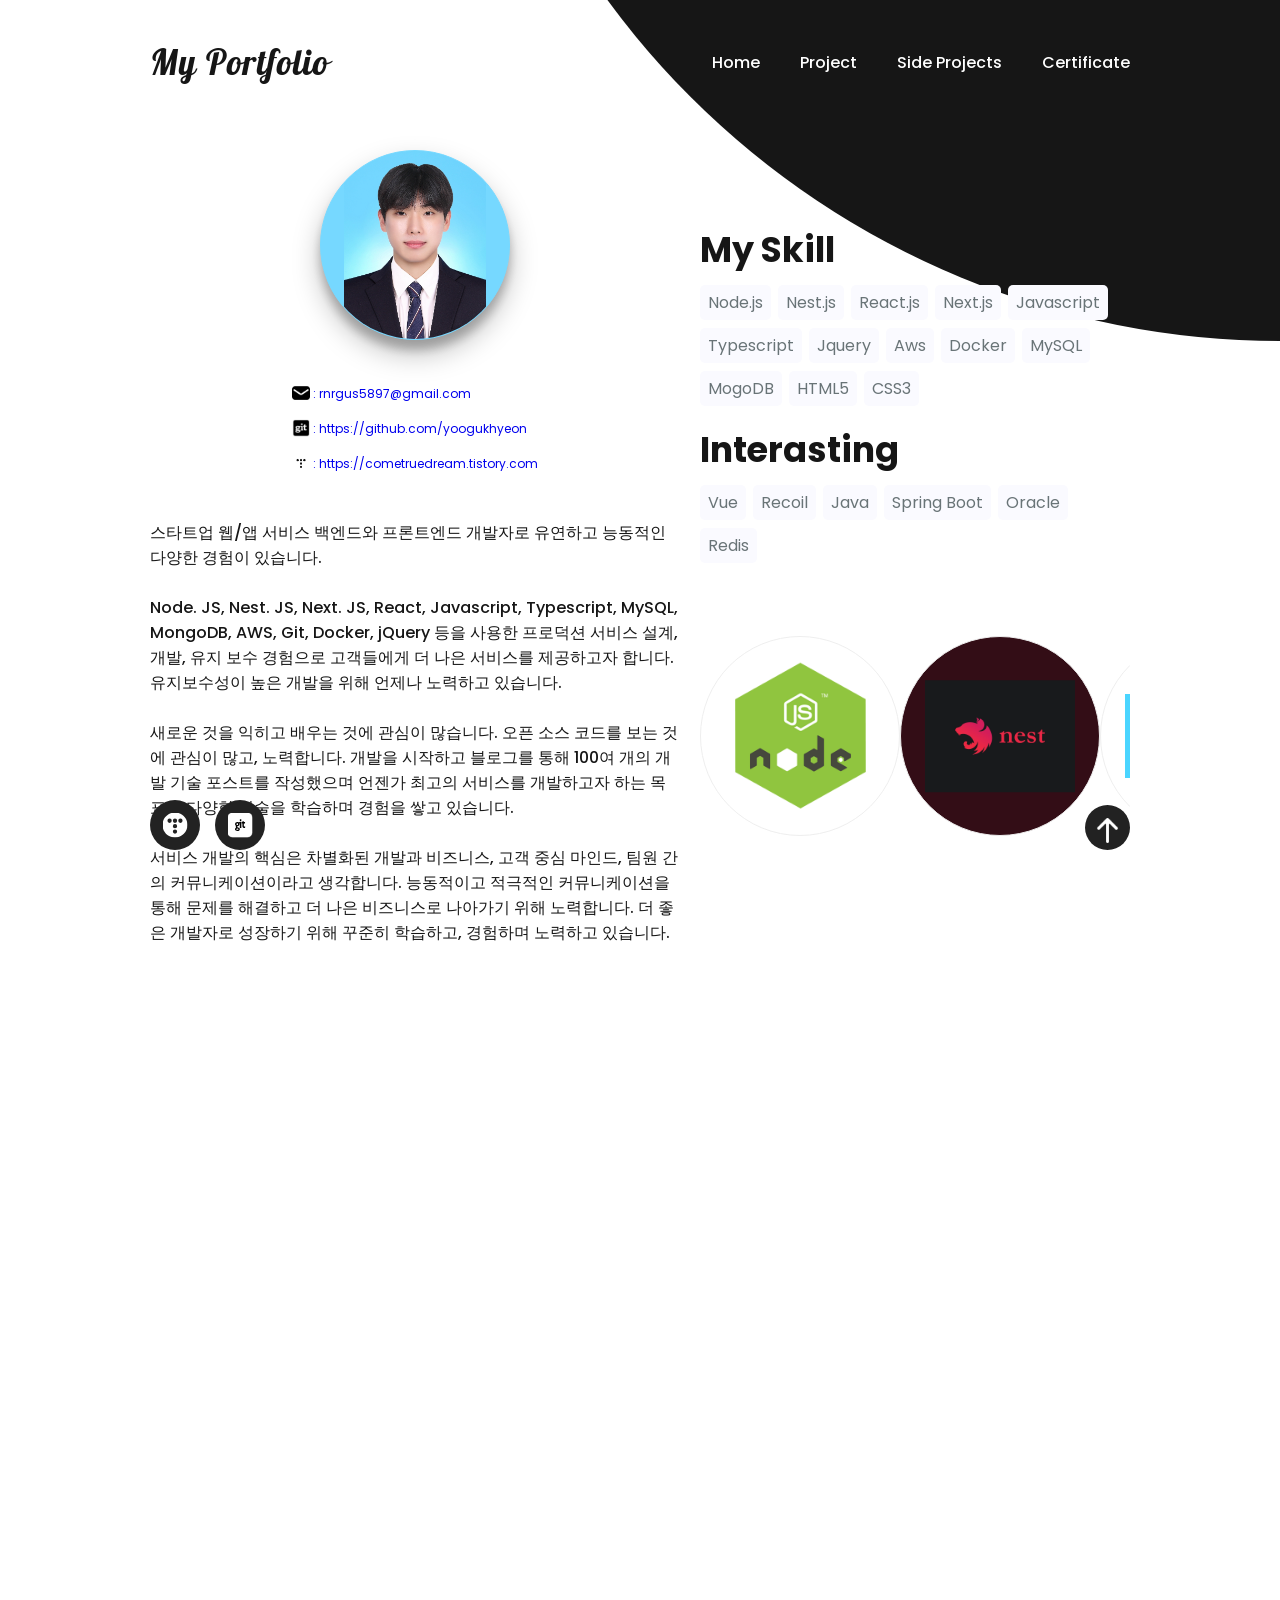
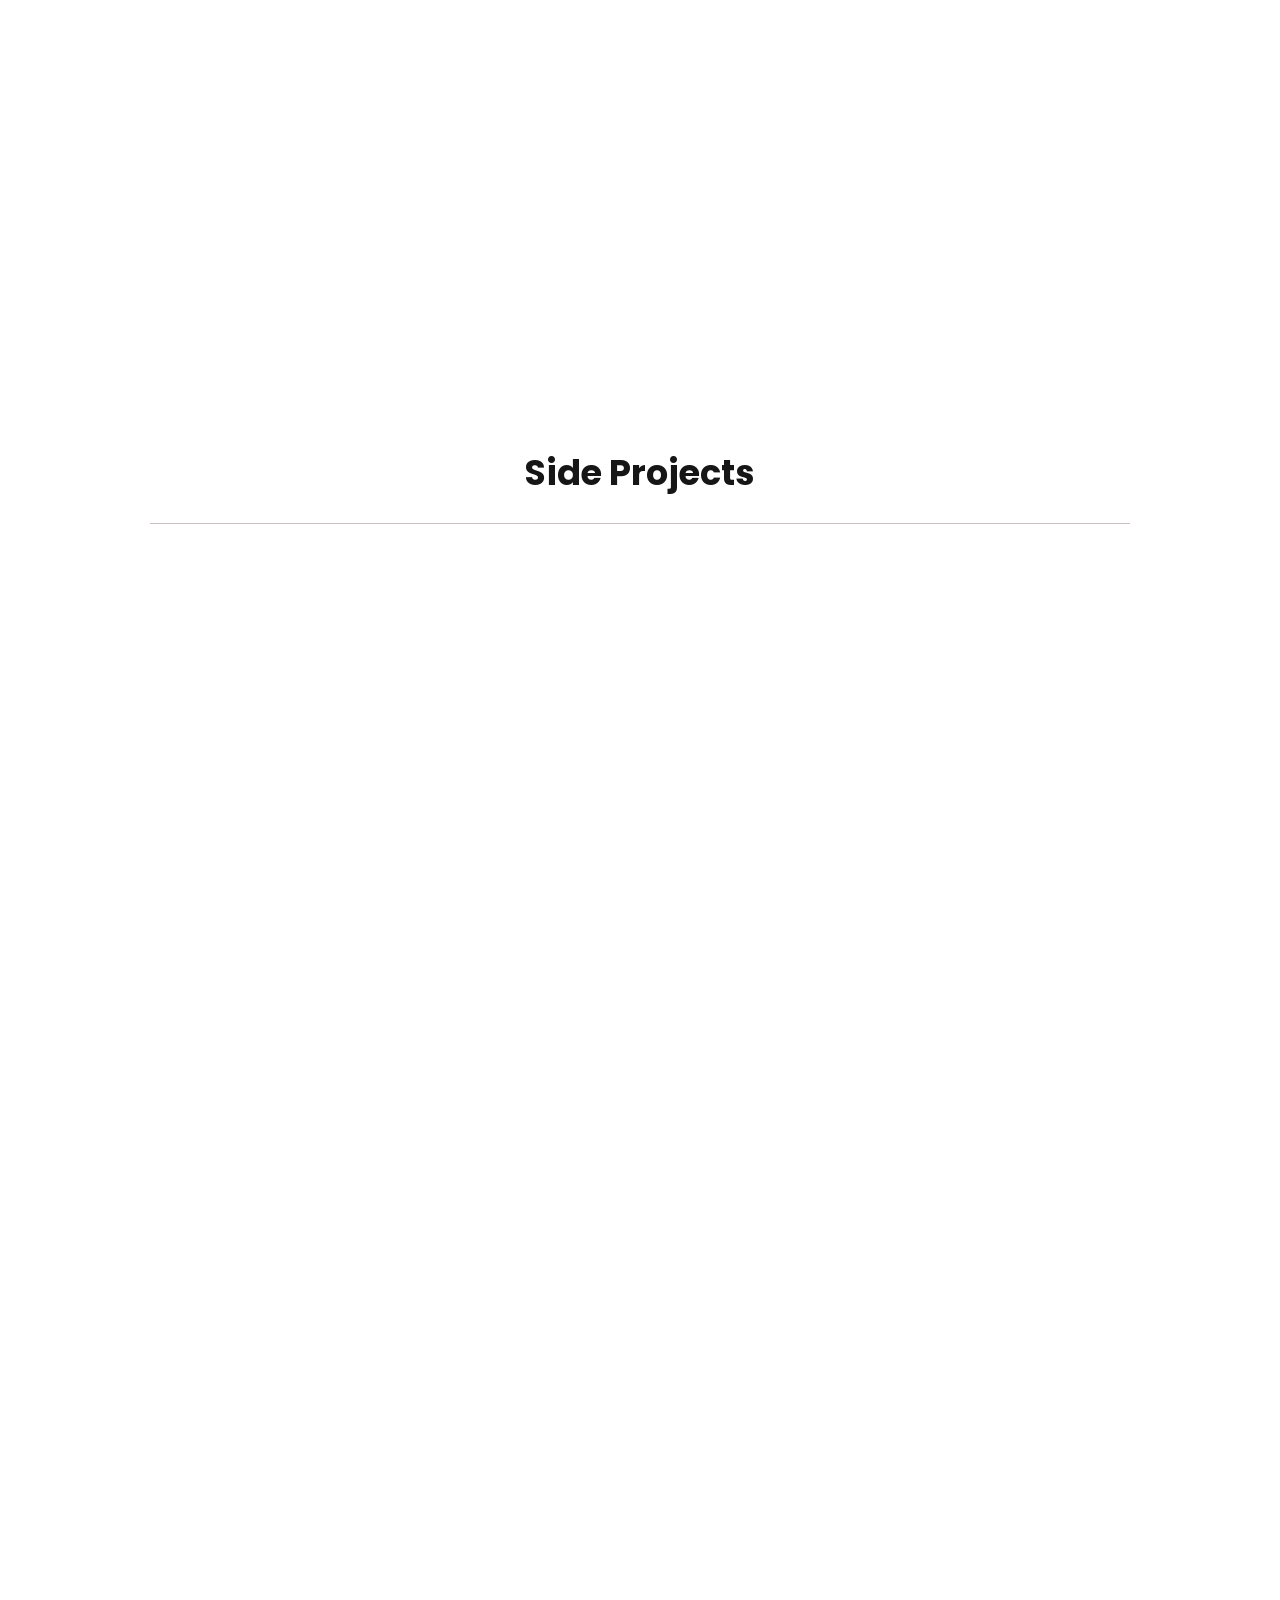
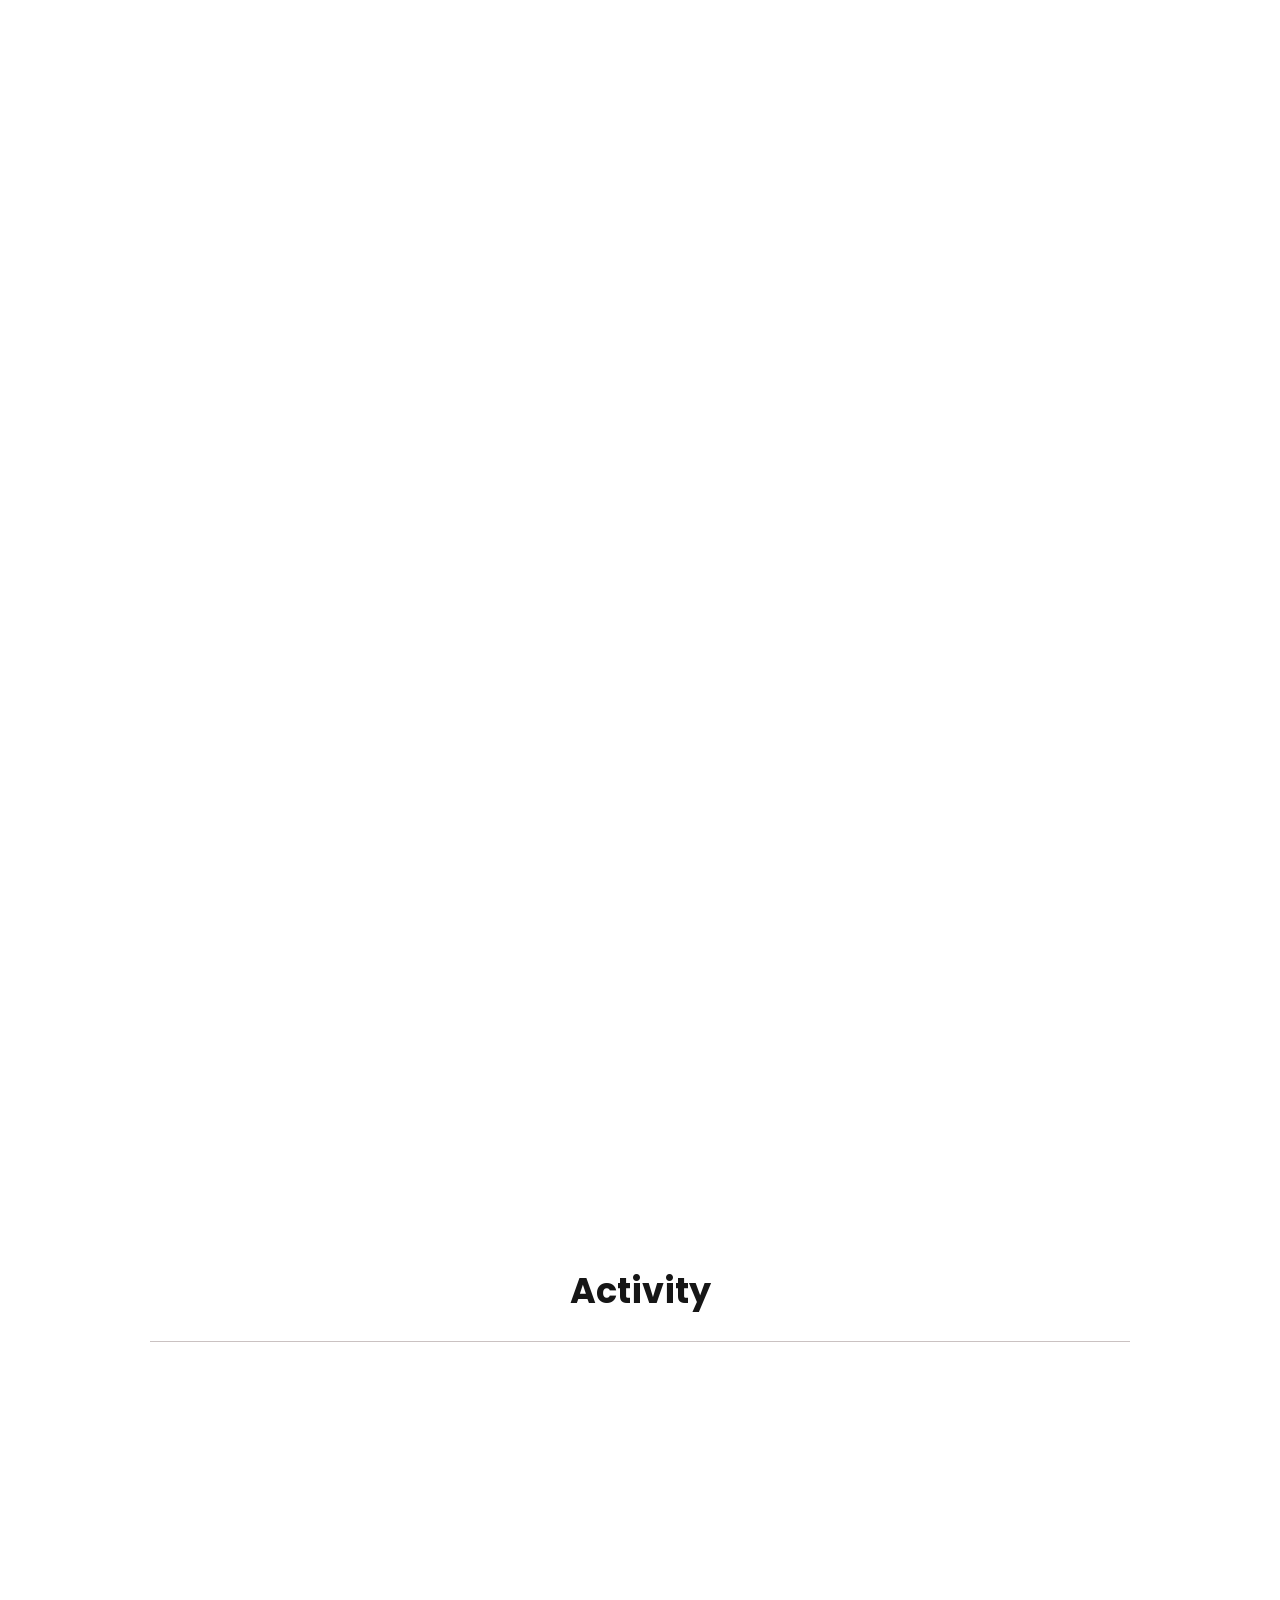
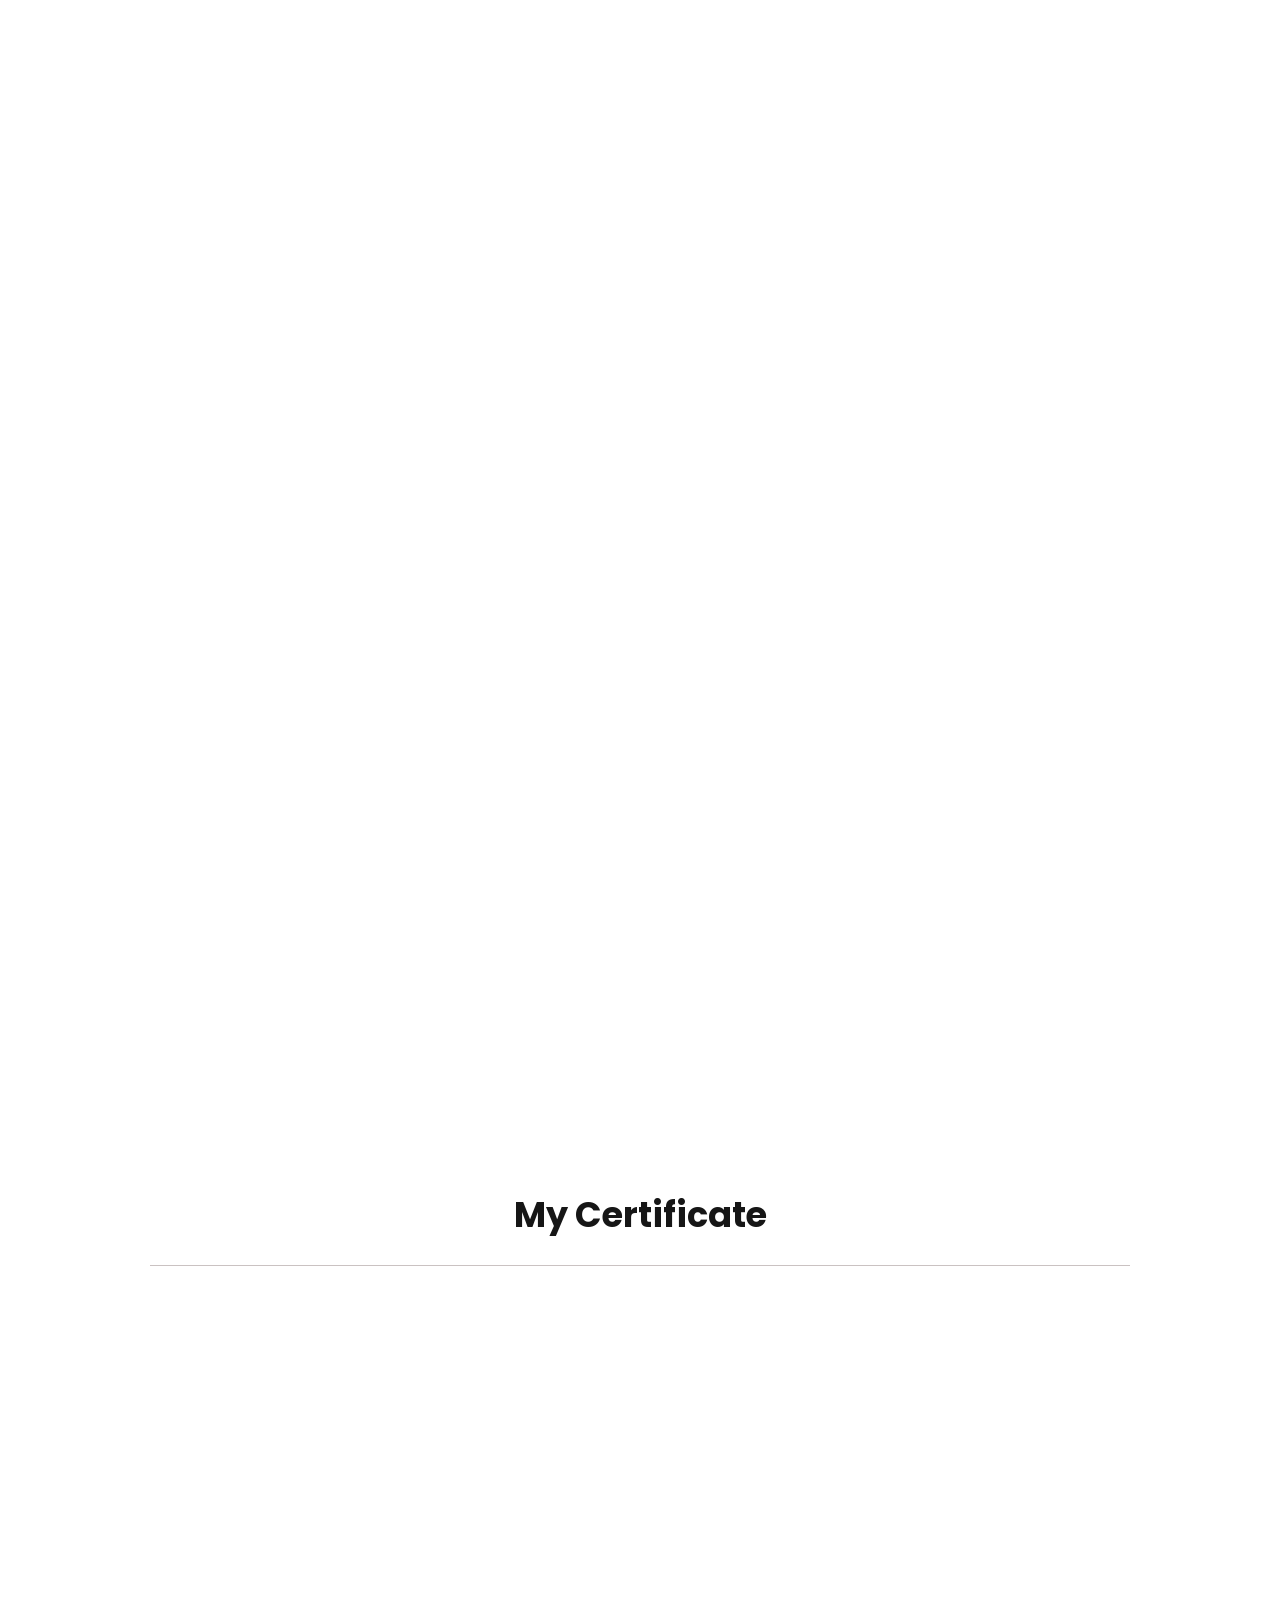
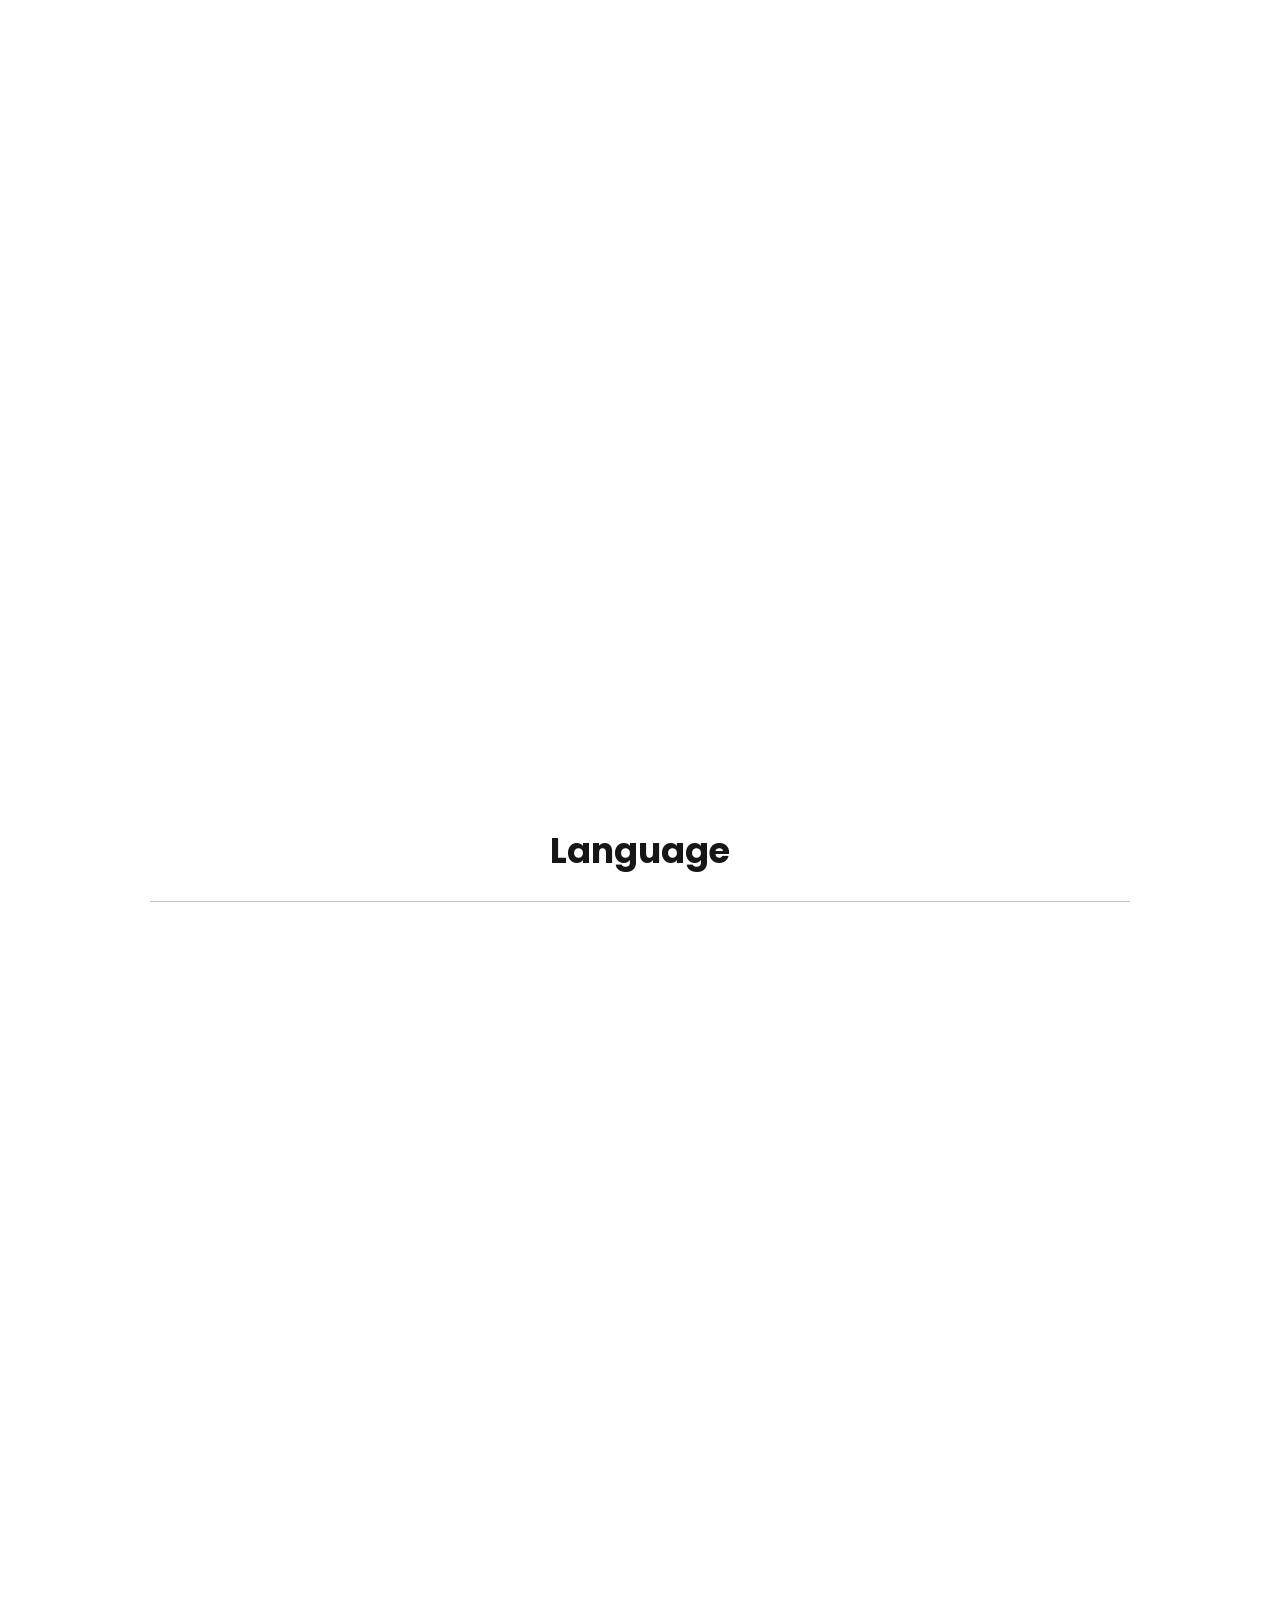
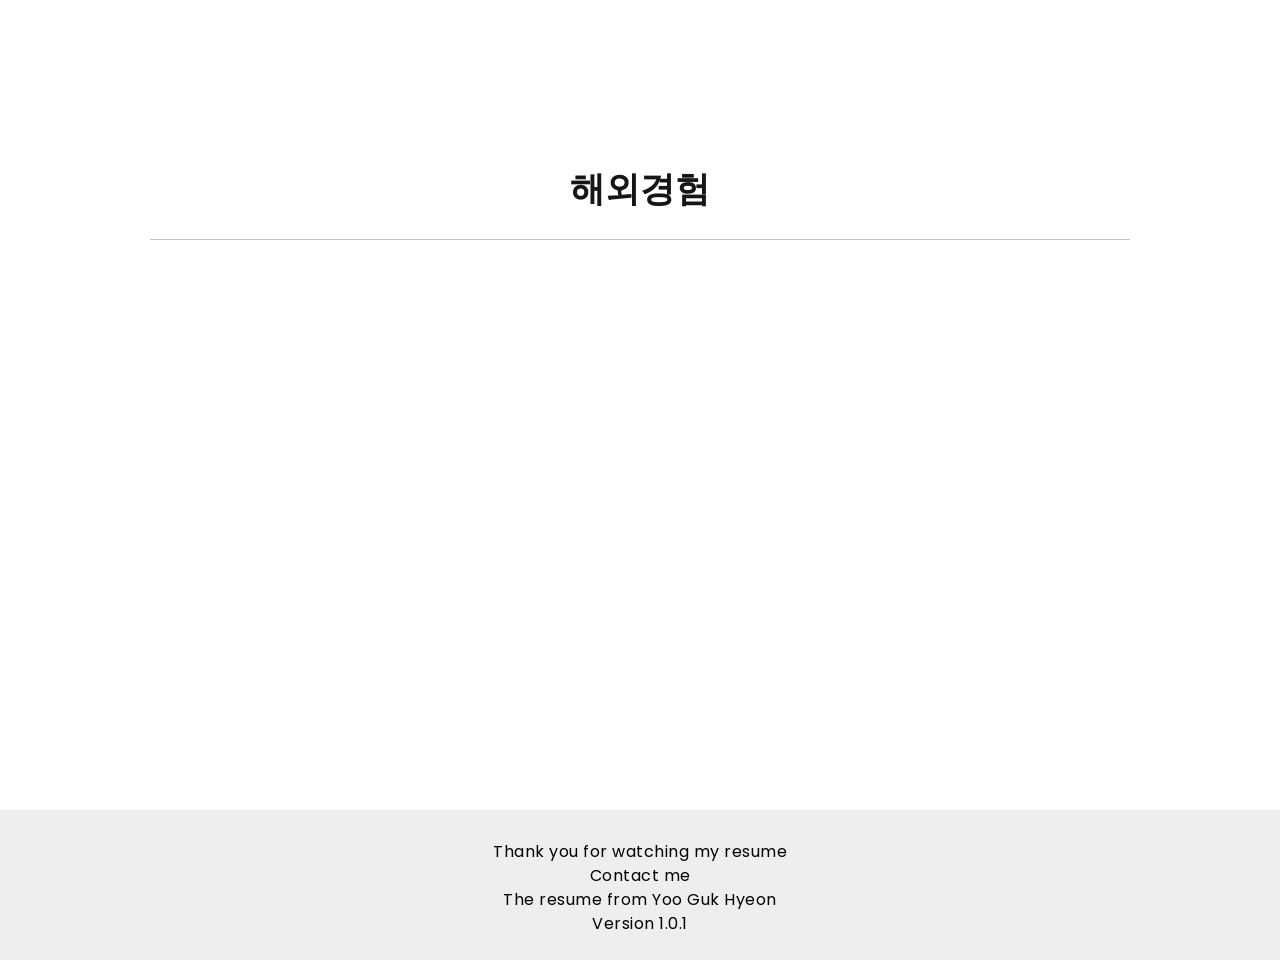
==== commit 29d1ed7d: "side project 추가" ====
--- a/index.html
+++ b/index.html
@@ -109,6 +109,7 @@
           <h2 id="sub_title">Interasting</h2>
 
           <div class="development">
+            <span>Vue</span>
             <span>Recoil</span>
             <span>Java</span>
             <span>Spring Boot</span>
@@ -439,7 +440,50 @@
                   활용해서 데이터 파싱</b
                 >
               </li>
+              <li><a href="https://github.com/yoogukhyeon/soccer-community" target="_blank">Github</a></li>
               <li><a href="https://fnfsoccer.com" target="_blank">https://fnfsoccer.com</a></li>
+            </ul>
+          </div>
+        </div>
+
+        <div class="side_wrap" >
+          <h2 class="side_sub_title" data-aos-offset="-50" data-aos="flip-left" data-aos-easing="ease-out-cubic" data-aos-duration="1500">
+            퀴즈 
+          </h2>
+          <div class="side_img_wrap">
+            <ul>
+              <li data-aos="flip-left" data-aos-offset="-50" data-aos-easing="ease-out-cubic" data-aos-duration="1500">
+                <a href="https://quiz.fnfsoccer.com" target="_blank"><img src="./img/quiz_1.jpg" alt="quiz" /></a>
+              </li>
+              <li data-aos="flip-left" data-aos-offset="-50" data-aos-easing="ease-out-cubic" data-aos-duration="1500">
+                <a href="https://www.erdcloud.com/d/EeHtW4XeMTD6Biktp" target="_blank"><img src="./img/quiz_2.jpg" alt="erd" /></li></a>
+              <li data-aos="flip-left" data-aos-offset="-50" data-aos-easing="ease-out-cubic" data-aos-duration="1500">
+                <a href="https://quiz.fnfsoccer.com"  target="_blank">
+                <img src="./img/quiz_3.jpg" alt="swagger" />
+                </a>
+              </li>
+            </ul>
+          </div>
+          <div class="side_info" data-aos="flip-left" data-aos-offset="-50" data-aos-easing="ease-out-cubic" data-aos-duration="1400">
+            <ul>
+              <li>프로젝트: <b>퀴즈</b></li>
+              <li>프로젝트 기간: <b>2023.02 ~ 2023.3</b></li>
+              <li>개발 환경 Front: <b>Next.js, SSR, React-query, Vercel, Git</b></li>
+              <li>개발 환경 Backend: <b>Next.js, Serverless, Swagger, Mysql, Github, ERD 설계</b></li>
+              <li>
+                Front 주요업무:
+                <b
+                  >Next.js 활용해서 UI 설계 & 작업, React-query 데이터 패칭, SSR 활용해서 데이터 패칭, 컴포넌트 최적화</b
+                >
+              </li>
+              <li>
+                Backend 주요업무:
+                <b
+                  >Next.js 활용해서 Serverless API 구축, MVC패턴 설계, Mysql 연동, Mysql RDB ERD 설계</b
+                >
+              </li>
+              <li><a href="https://github.com/yoogukhyeon/quiz-first" target="_blank">Github</a></li>
+              <li><a href="https://quiz.fnfsoccer.com" target="_blank">https://quiz.fnfsoccer.com</a></li>
             </ul>
           </div>
         </div>
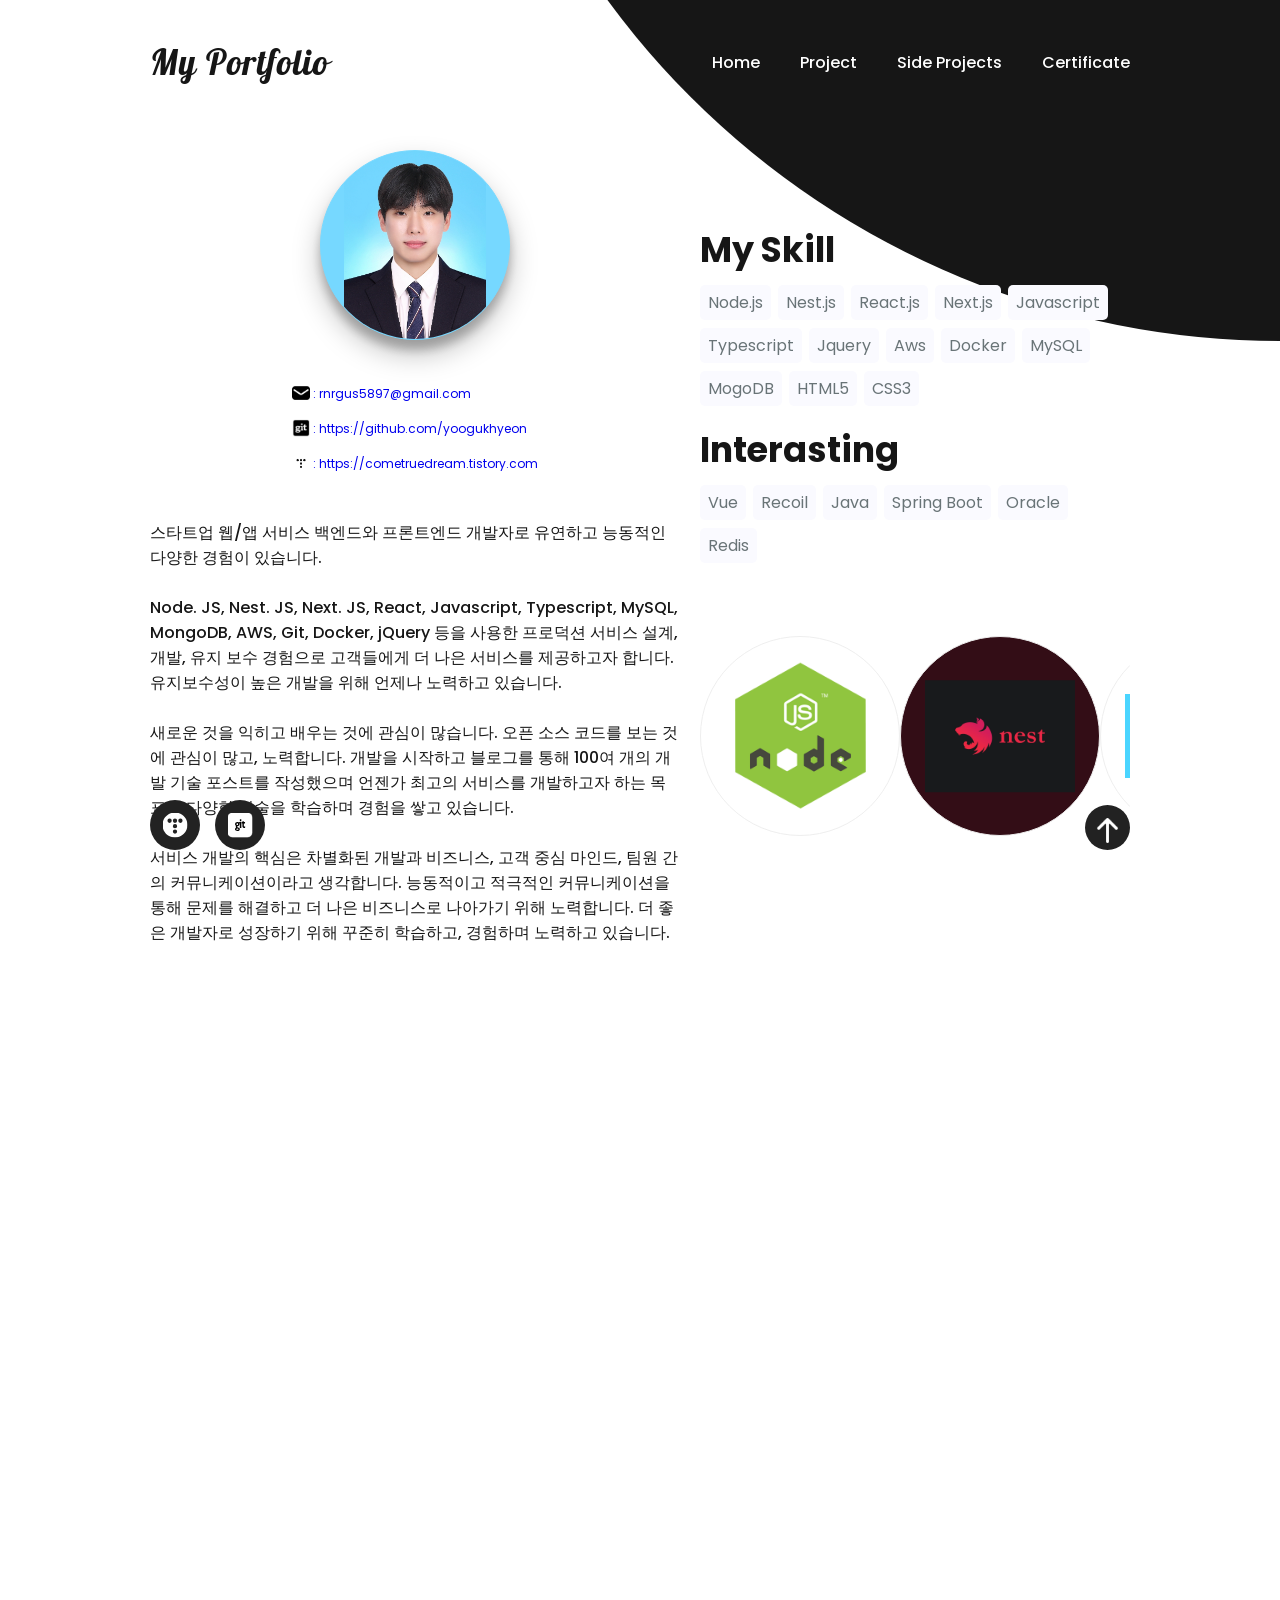
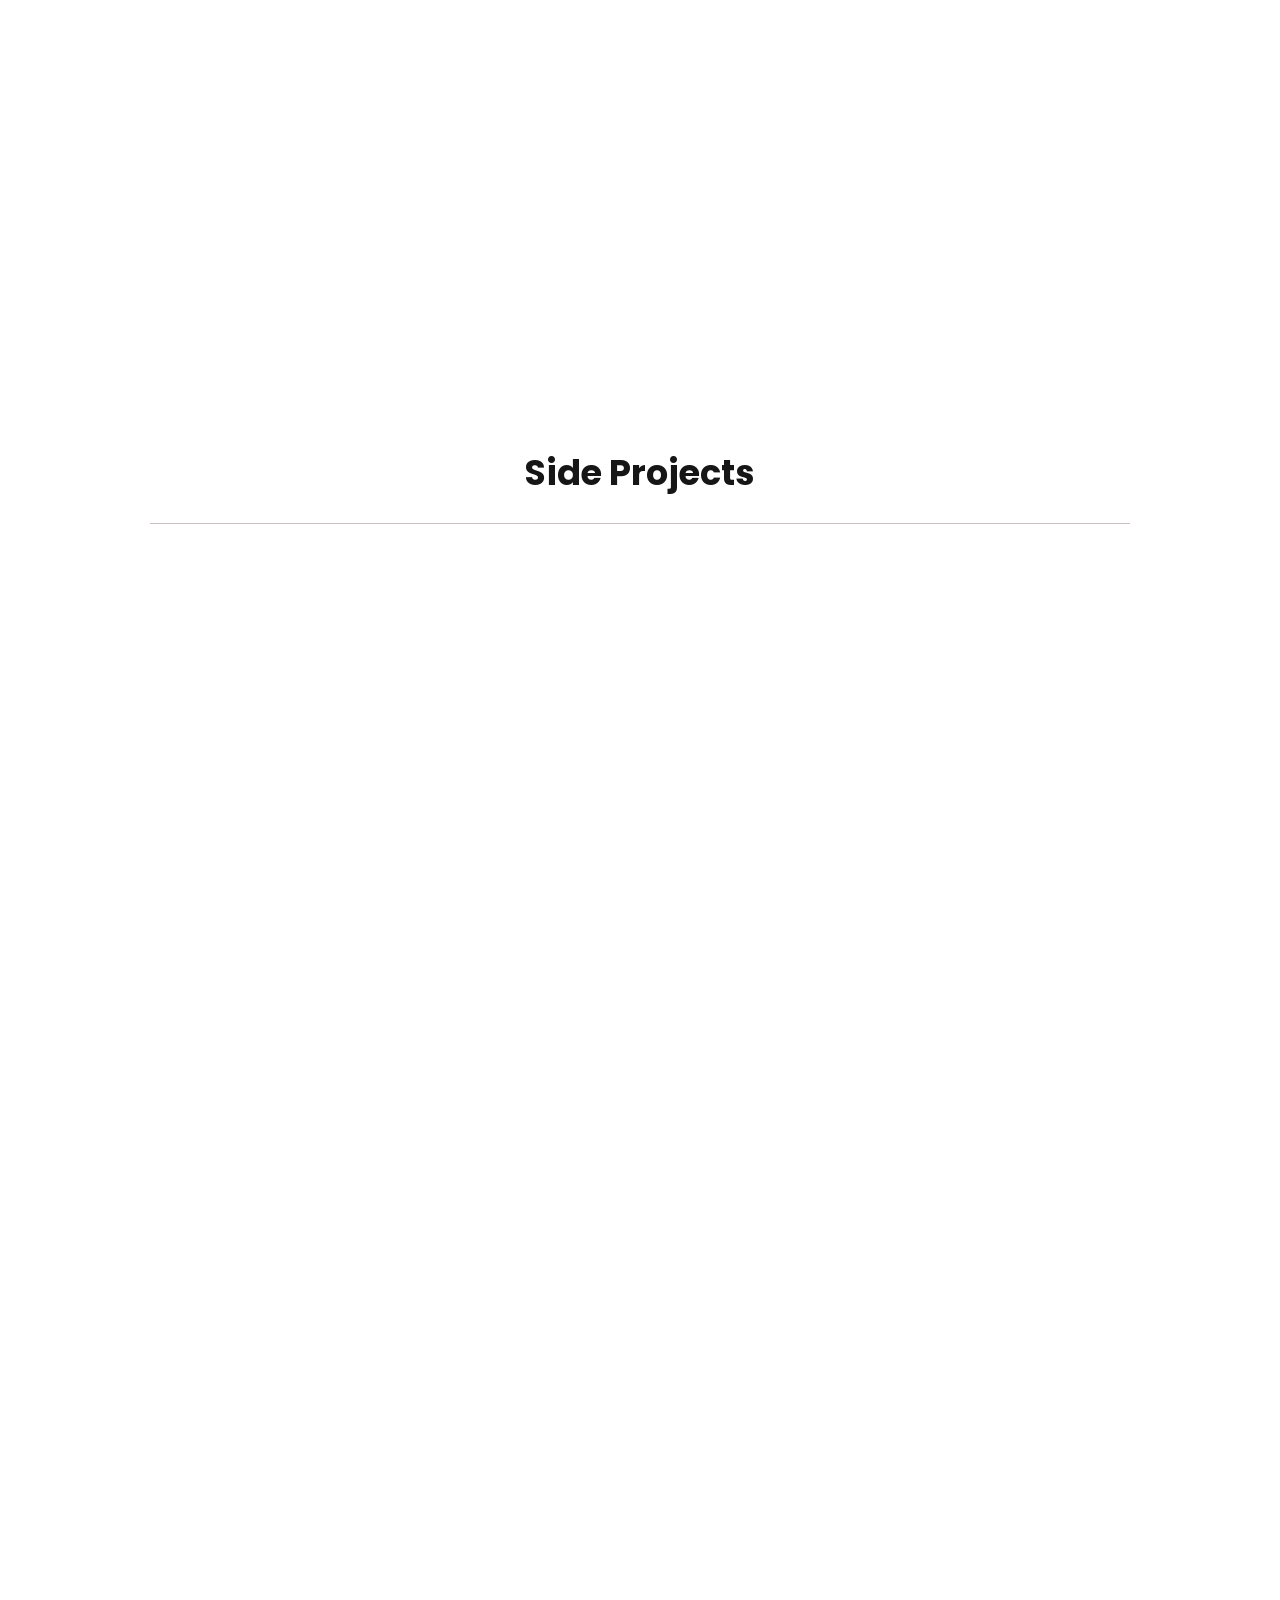
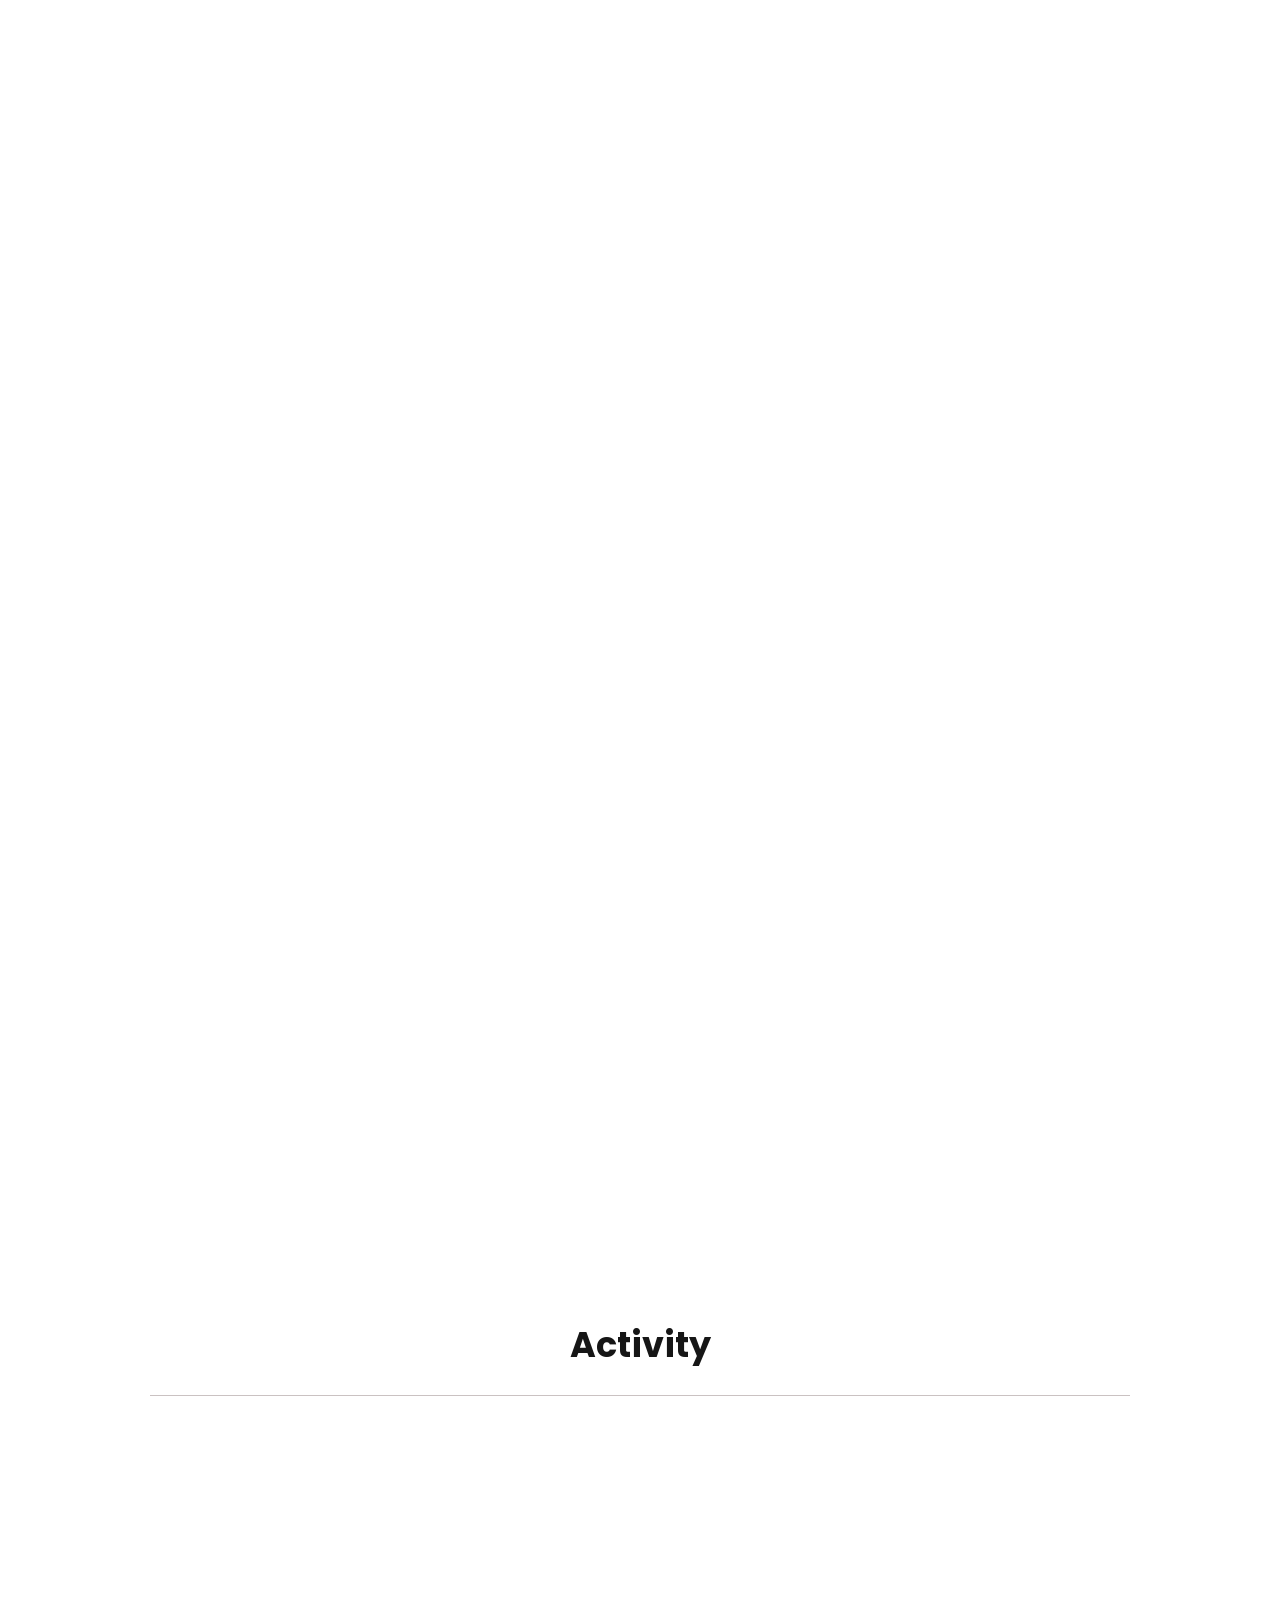
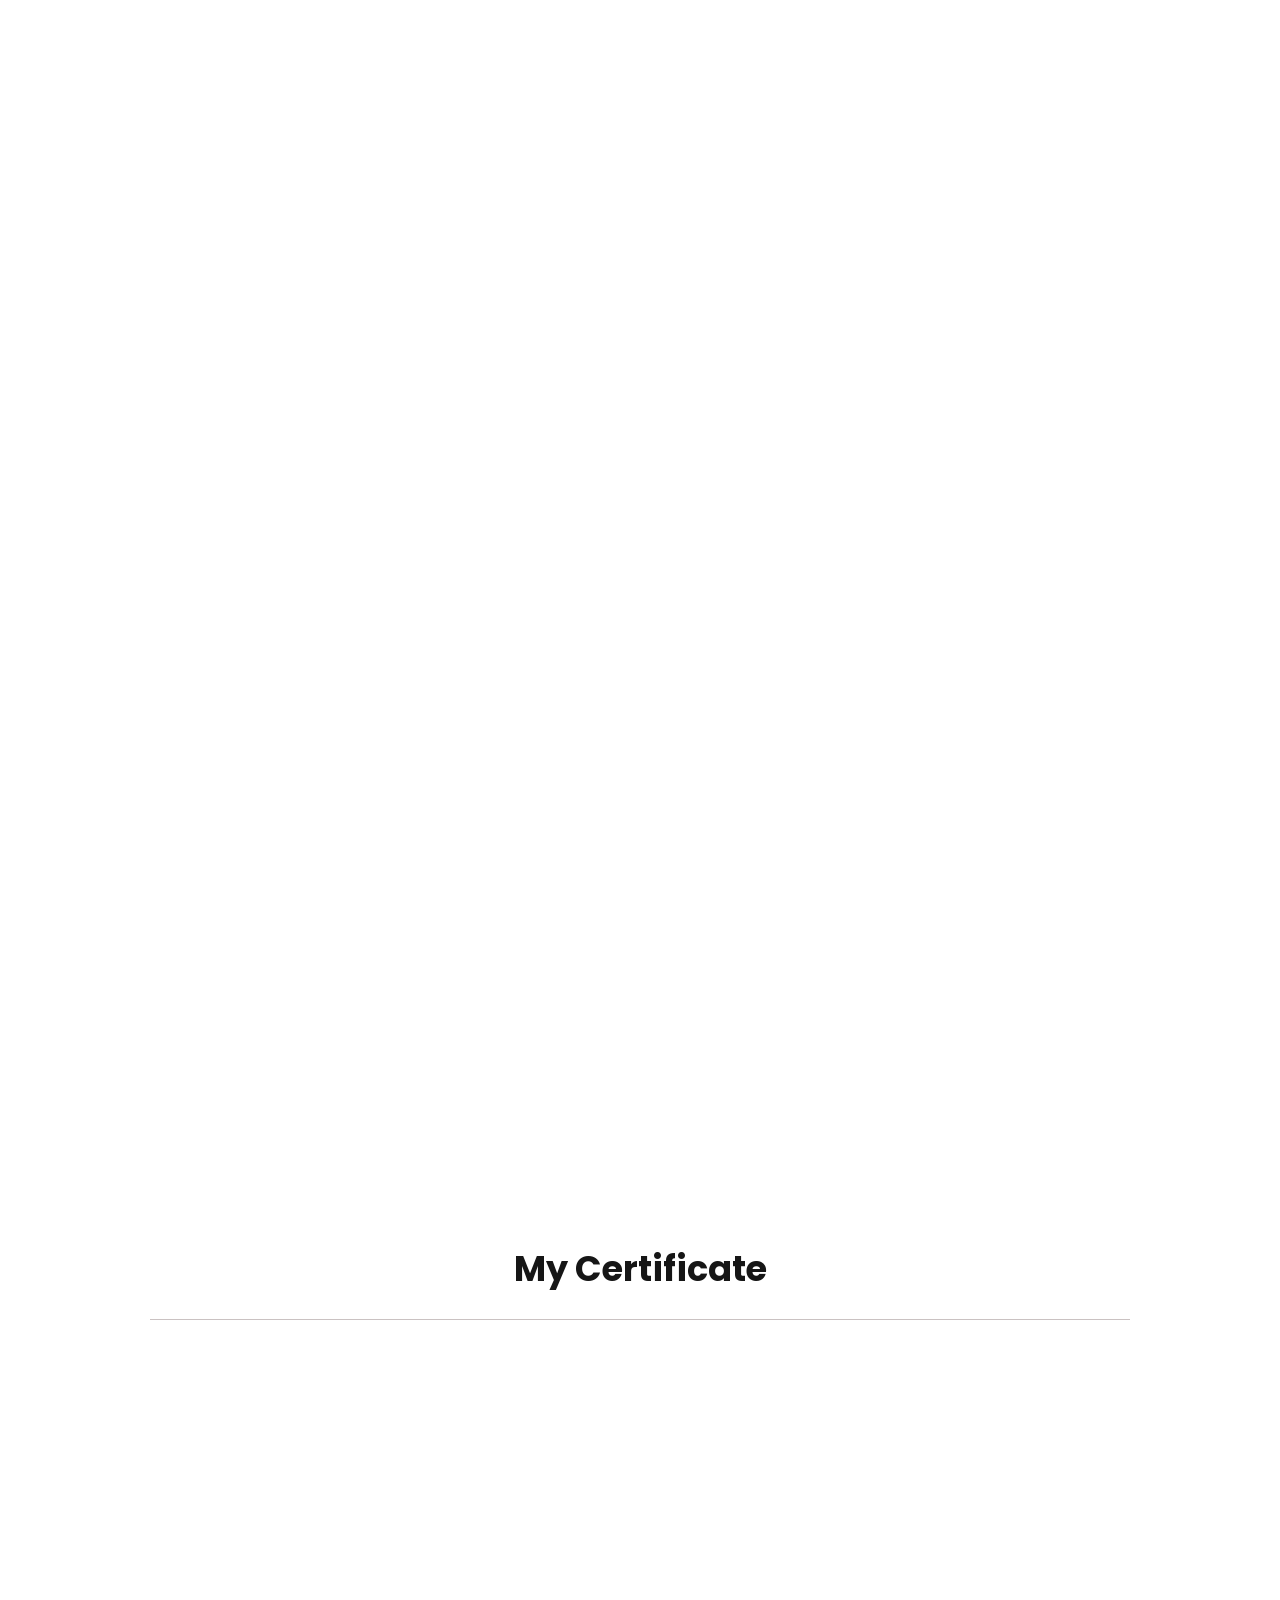
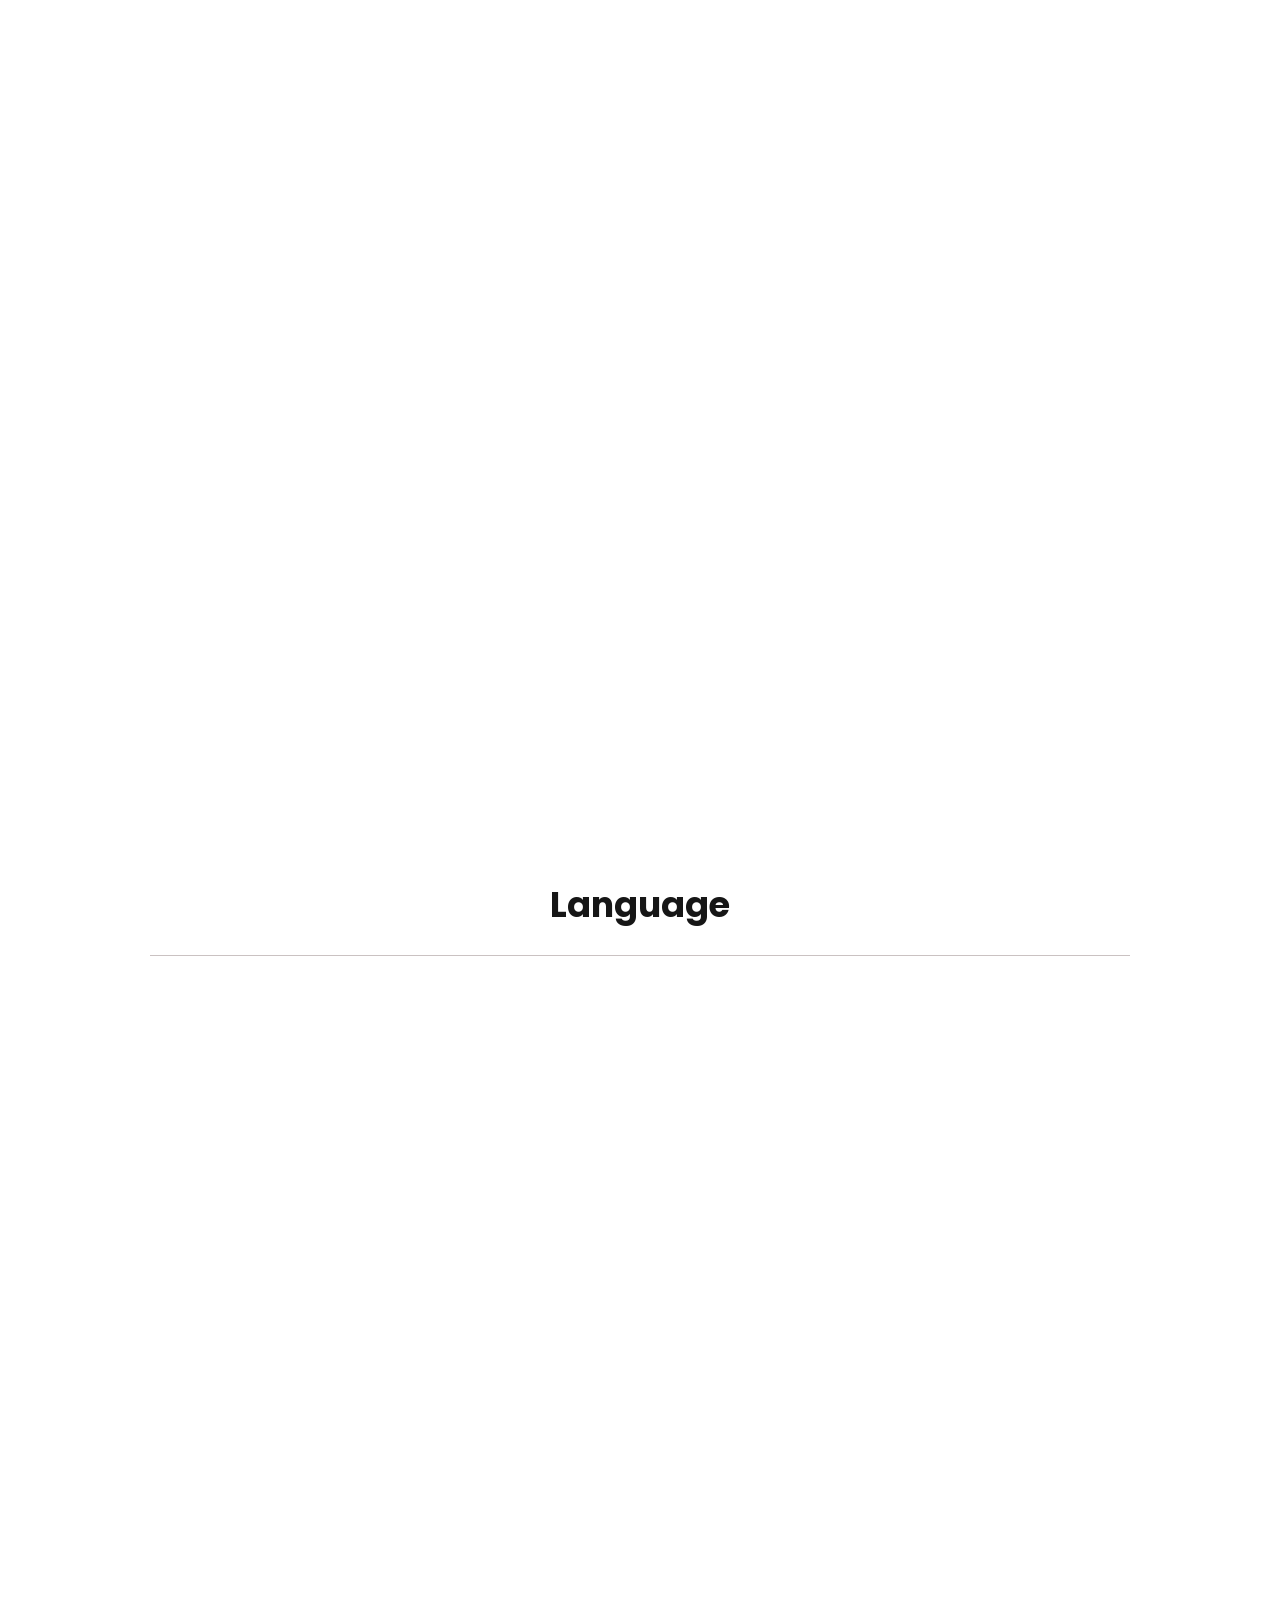
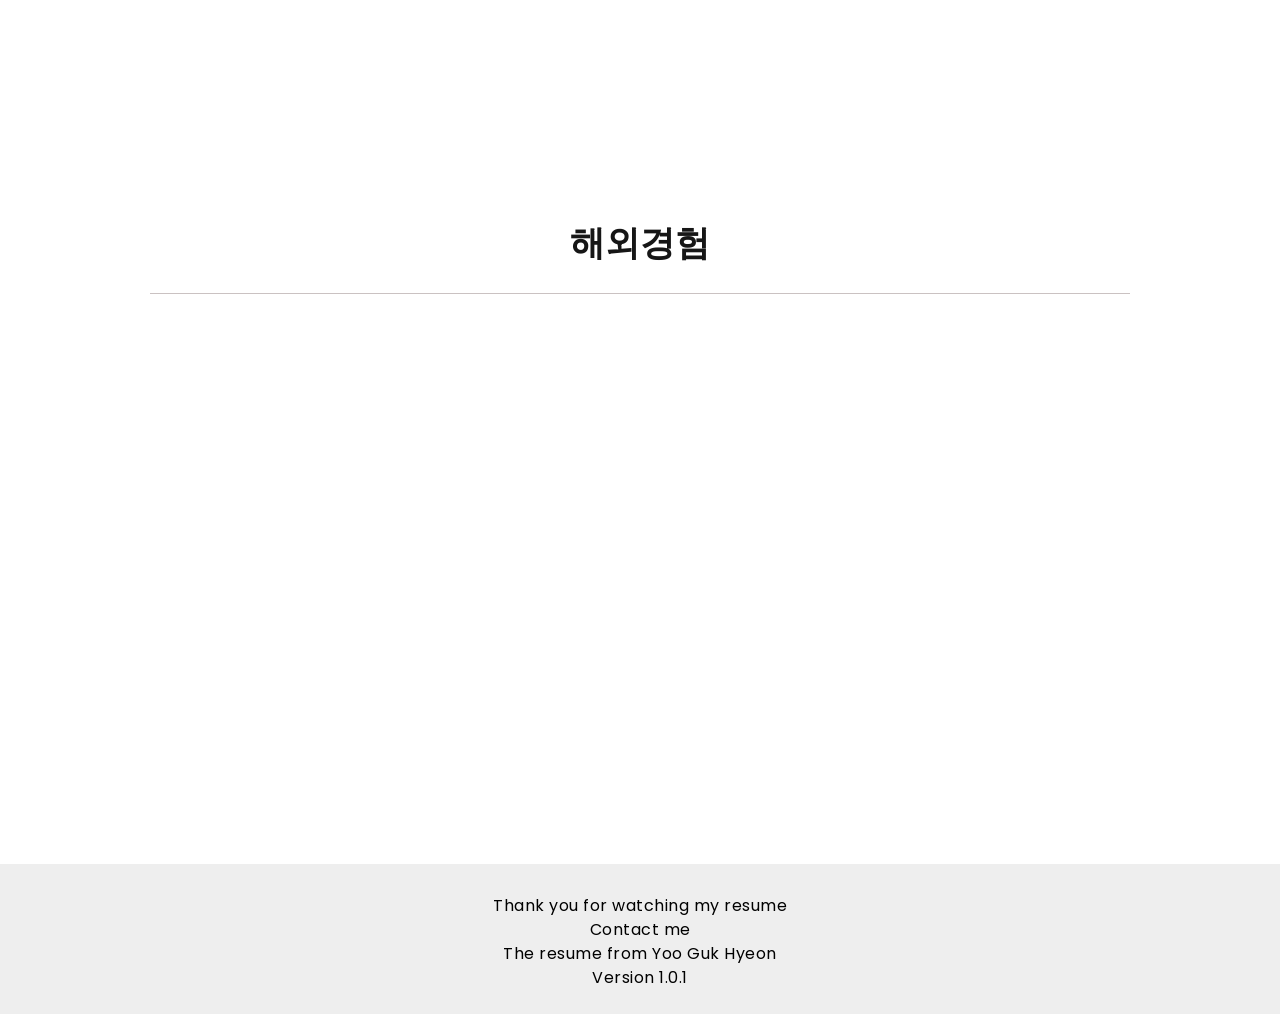
==== commit 09f7f3d5: "추가" ====
--- a/index.html
+++ b/index.html
@@ -354,7 +354,7 @@
             <div class="ipsGrid_span7 ipsType_left">
               <h2 class="heading_large gs_reveal">인하대병원 <strong>행동발달증진센터</strong> PC/MO 개발</h2>
               <ul class="gs_reveal">
-                <li>프로젝트: <b>인하대병원 행동발달증진센터 PC/MO 퍼블/기능 개발 & 유지보수</b></li>
+                <li>프로젝트: <b>인하대병원 행동발달증진센터 PC&MO 퍼블&기능 개발 & 유지보수</b></li>
                 <li>프로젝트 기간: <b>2021.5 ~ 2021.8</b></li>
                 <li>개발 환경: <b>HTML5, CSS3, Javascript, Jquery, GitLab</b></li>
                 <li>
@@ -422,7 +422,7 @@
           </div>
           <div class="side_info" data-aos="flip-left" data-aos-offset="-50" data-aos-easing="ease-out-cubic" data-aos-duration="1400">
             <ul>
-              <li>프로젝트: <b>커뮤니티</b></li>
+              <li>프로젝트: <b>커뮤니티 </b></li>
               <li>프로젝트 기간: <b>2022.12 ~ 2023.3</b></li>
               <li>개발 환경 Front: <b>React, React-query, Aws EC2, Nginx, CI/CD, Gitflow</b></li>
               <li>개발 환경 Backend: <b>Node.js, Cafe24 Node.js 호스팅, Sequelize, Swagger, Mysql, Github</b></li>
@@ -473,13 +473,13 @@
               <li>
                 Front 주요업무:
                 <b
-                  >Next.js 활용해서 UI 설계 & 작업, React-query 데이터 패칭, SSR 활용해서 데이터 패칭, 컴포넌트 최적화</b
+                  >Next.js 활용해서 UI 설계 & 작업, React-query 데이터 패칭, SSR 활용해서 데이터 패칭, 컴포넌트 최적화, Crypto.js 데이터 암호화 & 복호화</b
                 >
               </li>
               <li>
                 Backend 주요업무:
                 <b
-                  >Next.js 활용해서 Serverless API 구축, MVC패턴 설계, Mysql 연동, Mysql RDB ERD 설계</b
+                  >Next.js 활용해서 Serverless API 구축, MVC패턴 설계, Mysql 연동, Mysql RDB ERD 설계, Crypto.js 데이터 암호화 & 복호화</b
                 >
               </li>
               <li><a href="https://github.com/yoogukhyeon/quiz-first" target="_blank">Github</a></li>
--- a/style.css
+++ b/style.css
@@ -460,6 +460,9 @@
 
 .gs_reveal > li > b {
   font-weight: 500;
+  font-size: 18px;
+  color: #161616;
+  line-height: 24px;
 }
 
 /*  session 4 */
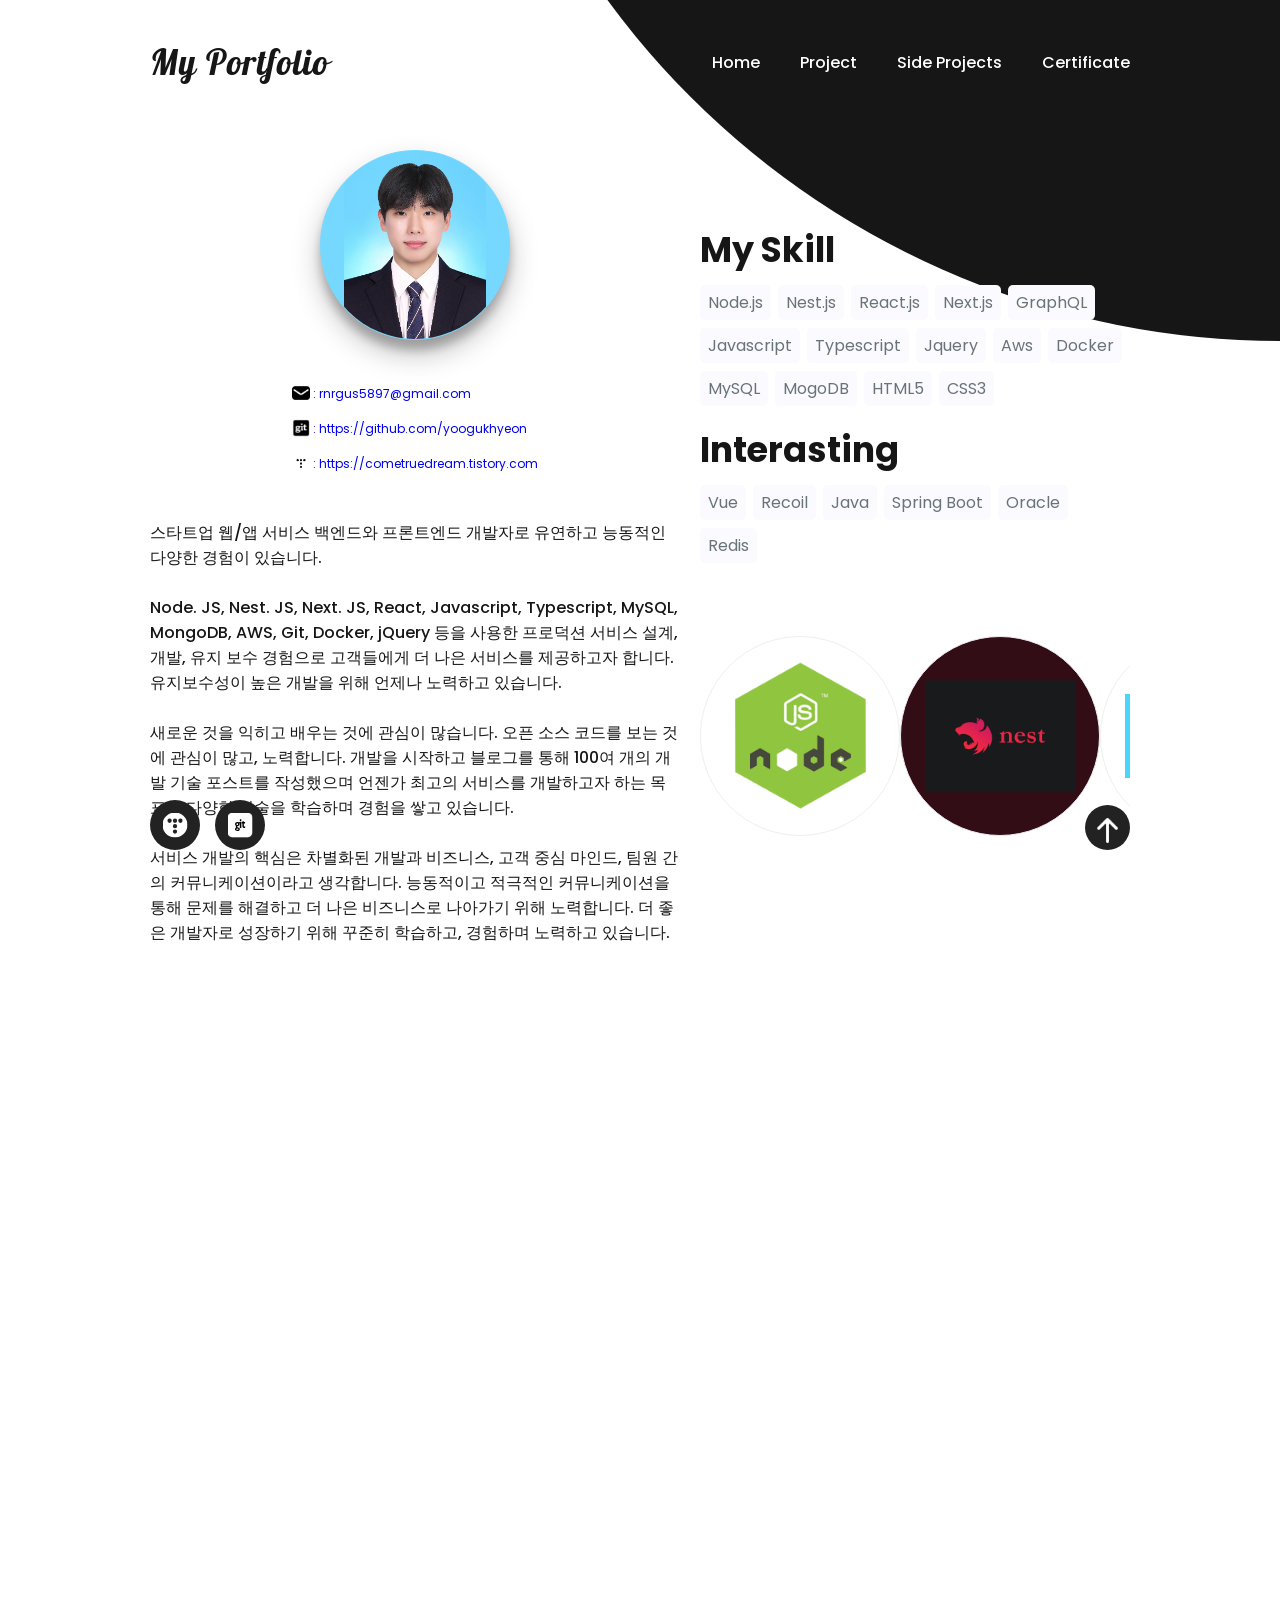
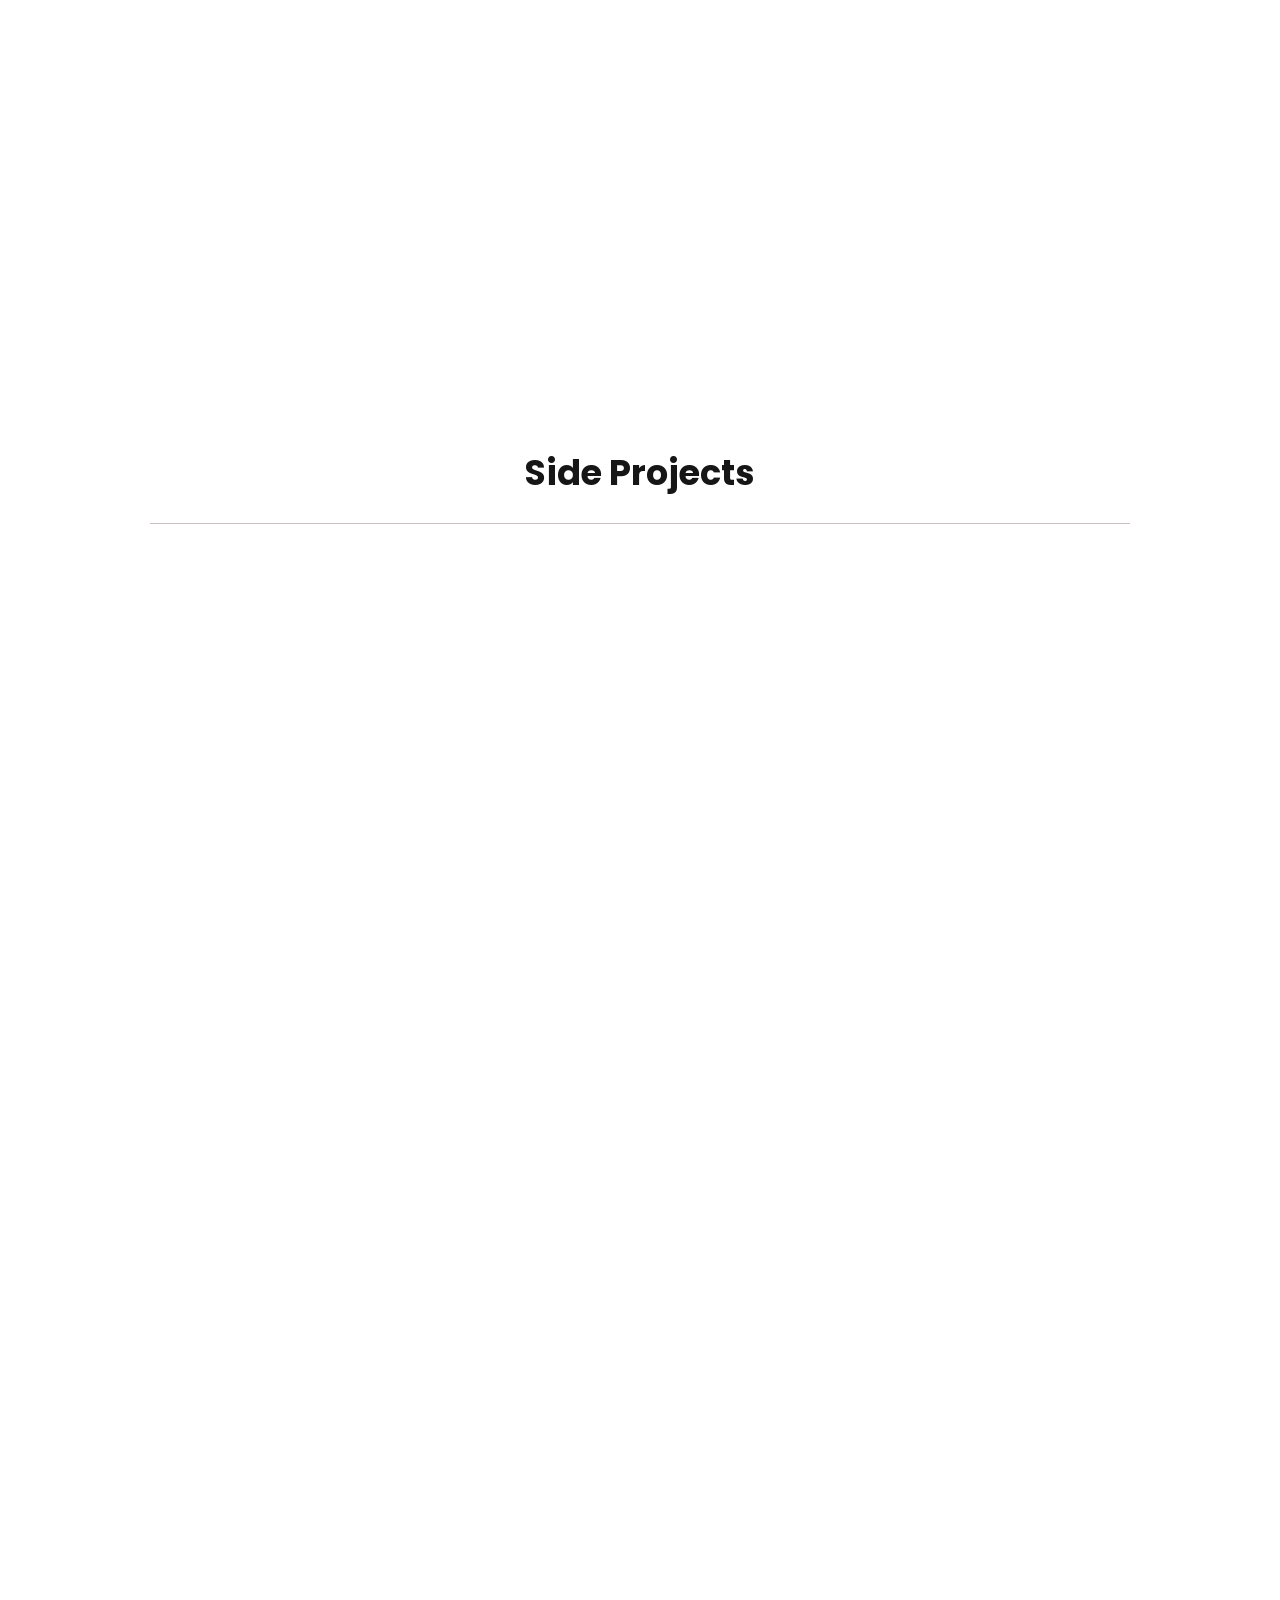
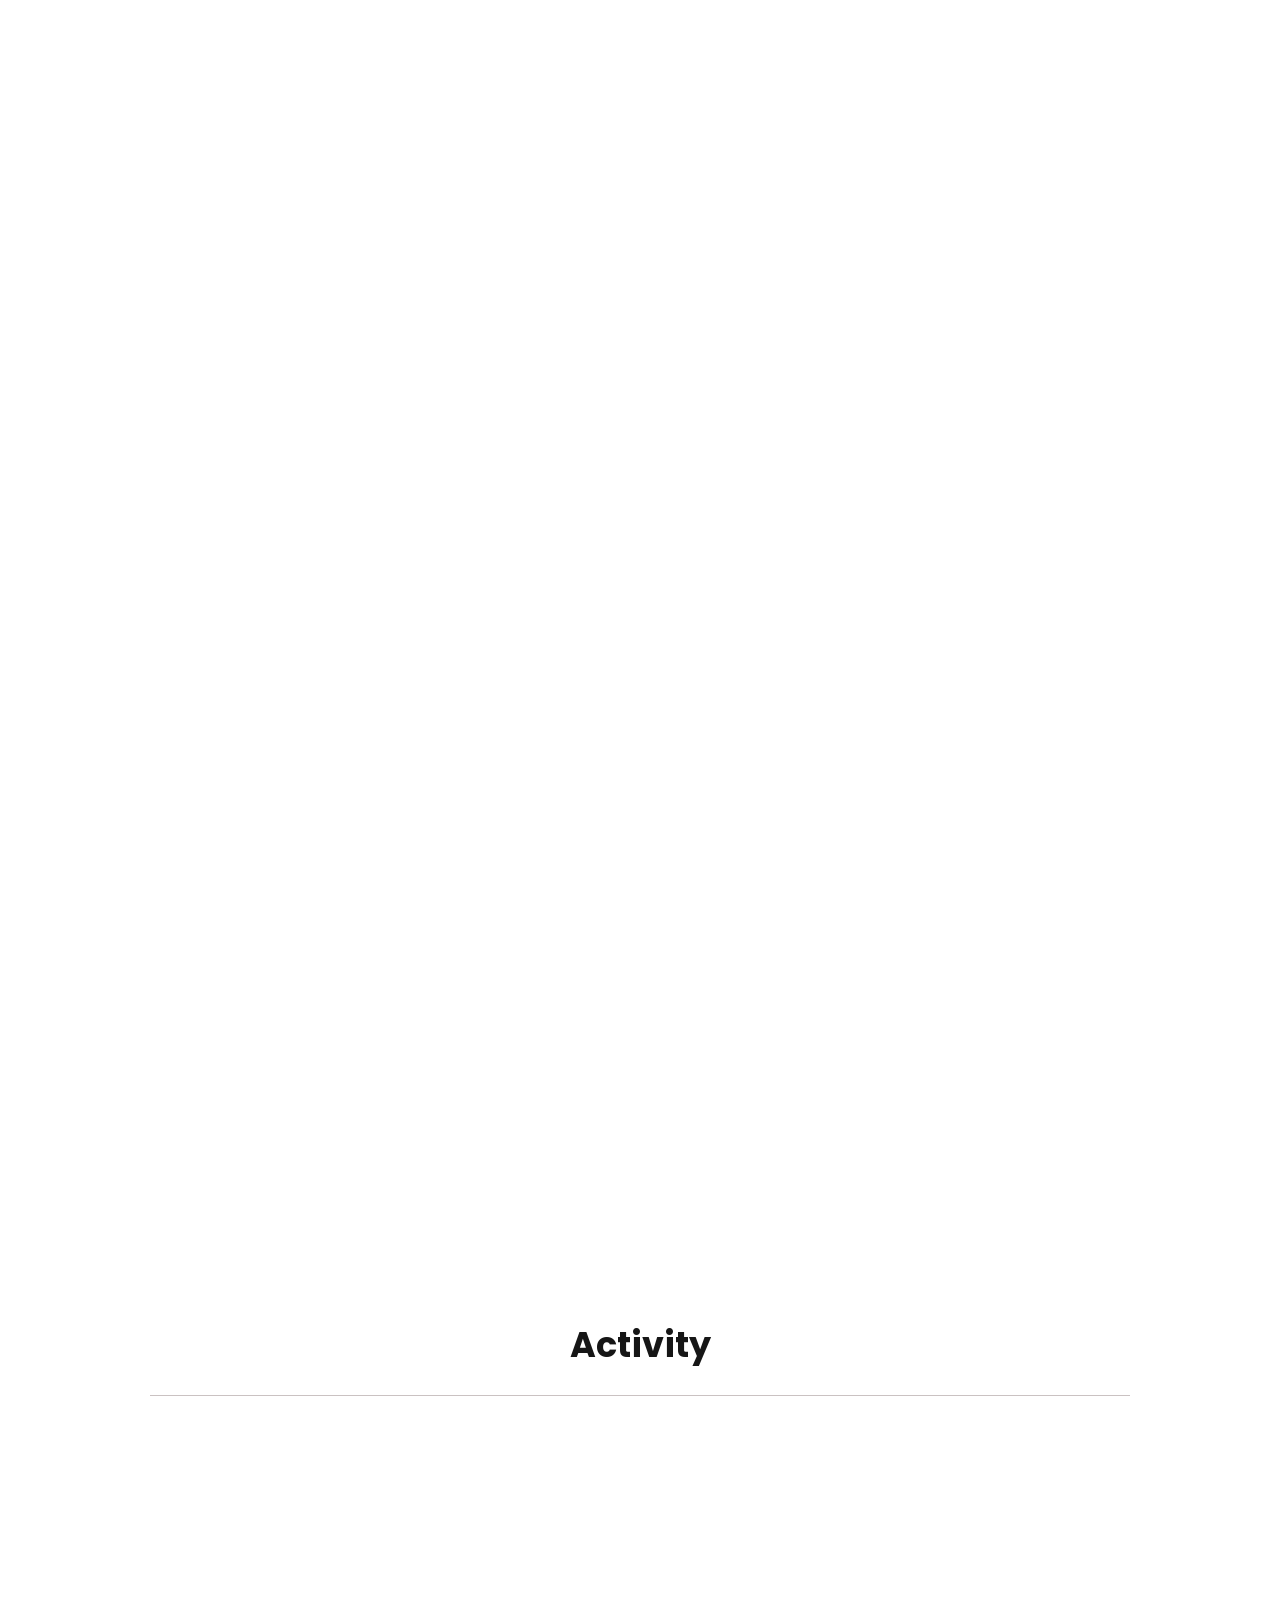
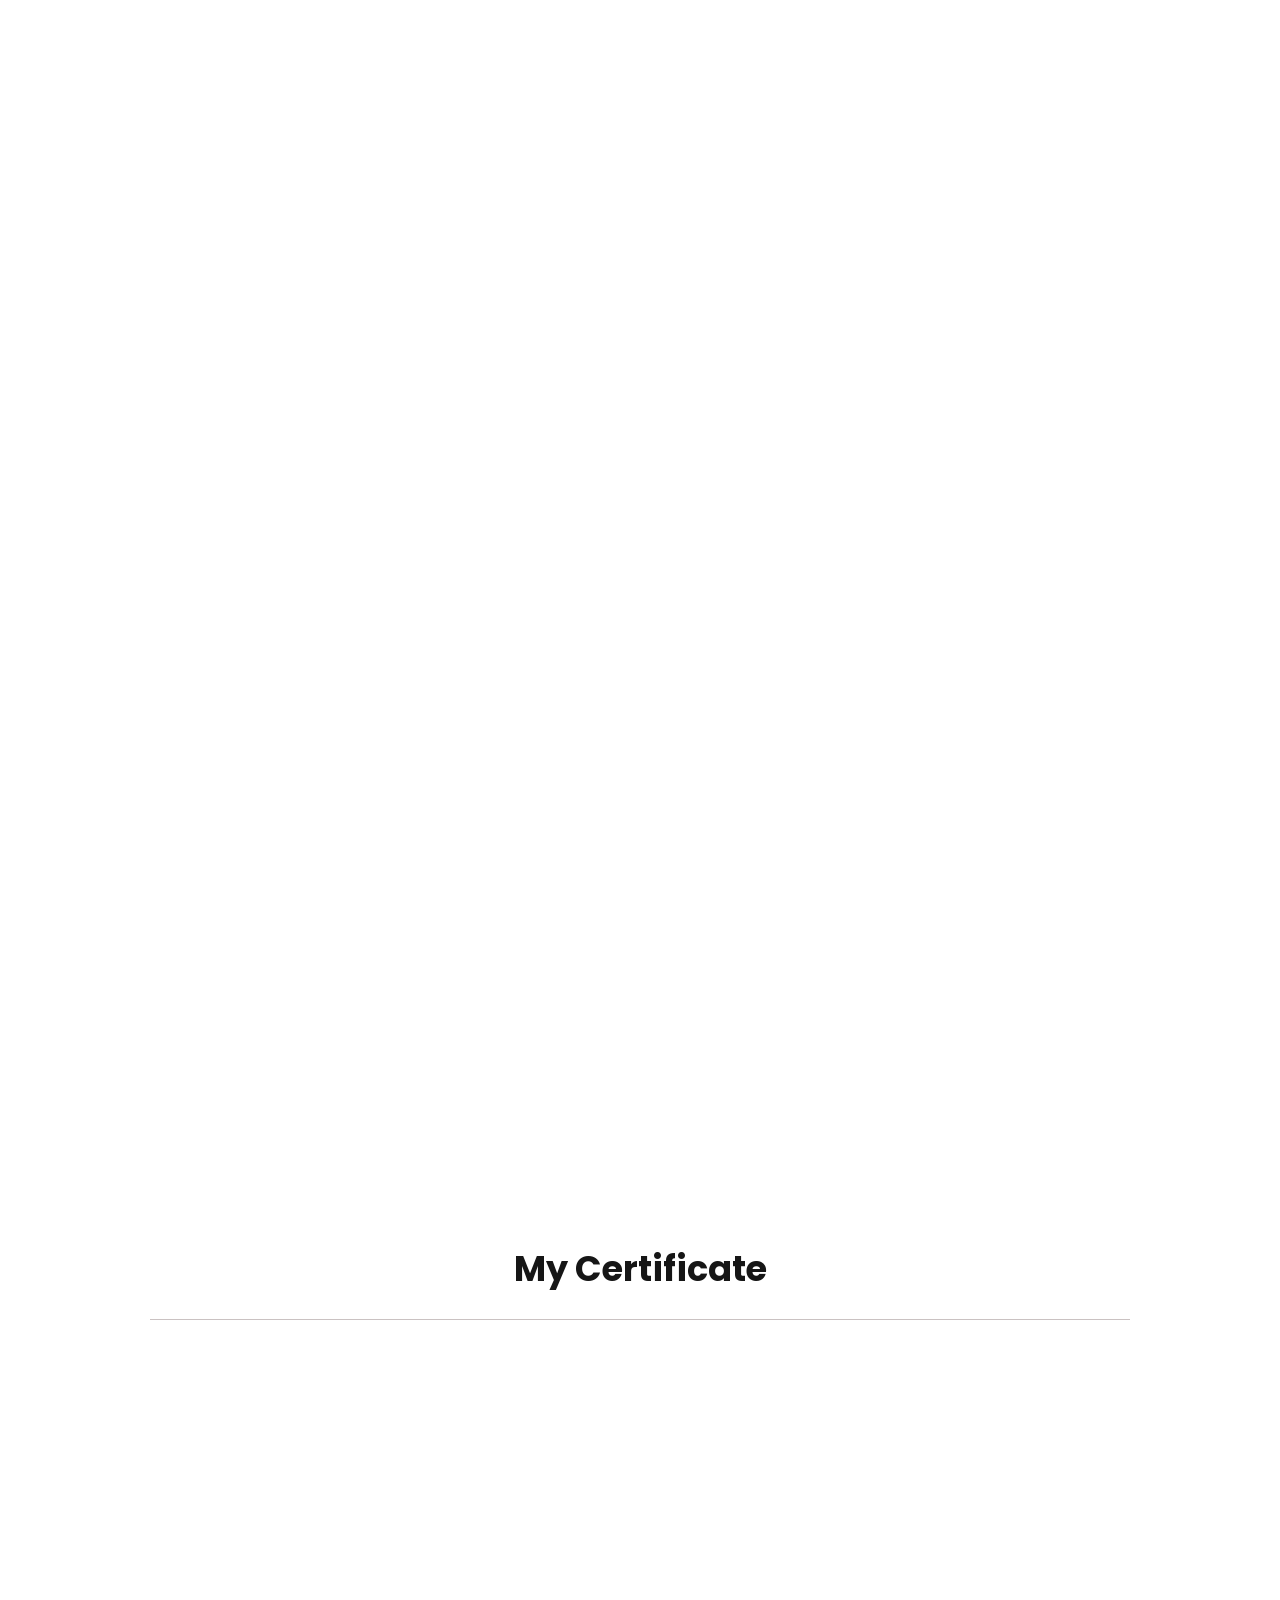
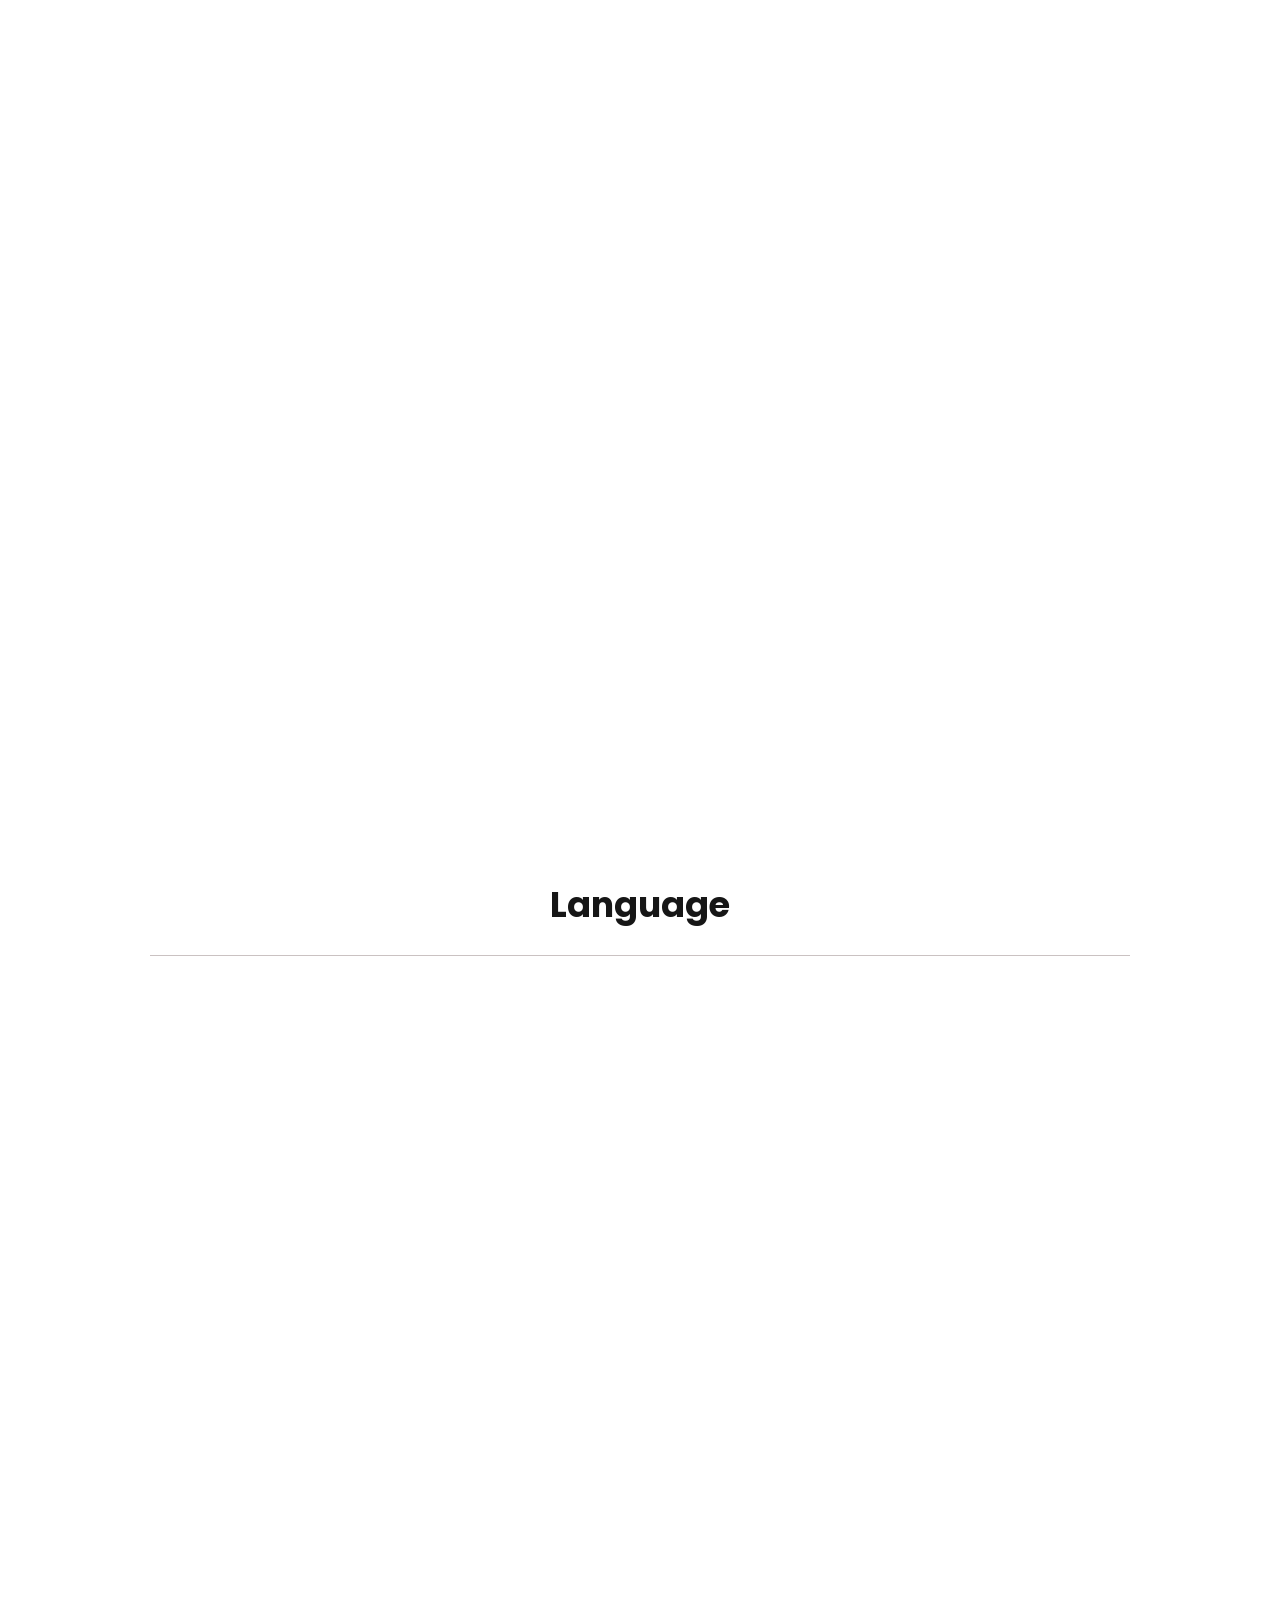
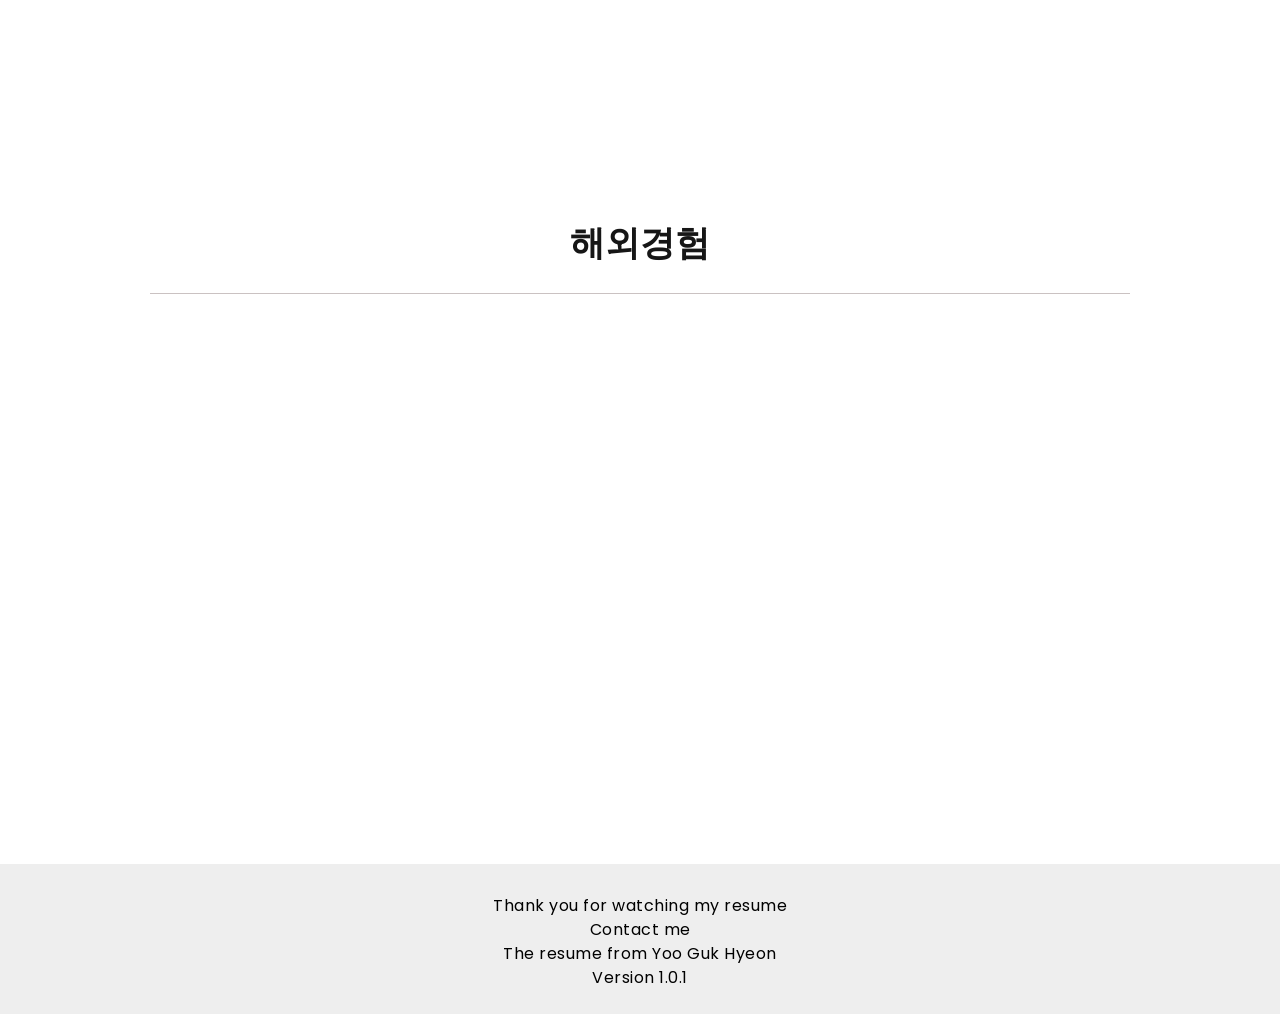
==== commit d4d279cc: "graphql 추가" ====
--- a/index.html
+++ b/index.html
@@ -96,6 +96,7 @@
             <span>Nest.js</span>
             <span>React.js</span>
             <span>Next.js</span>
+            <span>GraphQL</span>
             <span>Javascript</span>
             <span>Typescript</span>
             <span>Jquery</span>
@@ -401,7 +402,47 @@
     <section id="sec3" class="sec_3">
       <div>
         <h1 class="side_title">Side Projects</h1>
-
+        <div class="side_wrap" >
+          <h2 class="side_sub_title" data-aos-offset="-50" data-aos="flip-left" data-aos-easing="ease-out-cubic" data-aos-duration="1500">
+            퀴즈 
+          </h2>
+          <div class="side_img_wrap">
+            <ul>
+              <li data-aos="flip-left" data-aos-offset="-50" data-aos-easing="ease-out-cubic" data-aos-duration="1500">
+                <a href="https://quiz.fnfsoccer.com" target="_blank"><img src="./img/quiz_1.jpg" alt="quiz" /></a>
+              </li>
+              <li data-aos="flip-left" data-aos-offset="-50" data-aos-easing="ease-out-cubic" data-aos-duration="1500">
+                <a href="https://www.erdcloud.com/d/EeHtW4XeMTD6Biktp" target="_blank"><img src="./img/quiz_2.jpg" alt="erd" /></li></a>
+              <li data-aos="flip-left" data-aos-offset="-50" data-aos-easing="ease-out-cubic" data-aos-duration="1500">
+                <a href="https://quiz.fnfsoccer.com"  target="_blank">
+                <img src="./img/quiz_3.jpg" alt="swagger" />
+                </a>
+              </li>
+            </ul>
+          </div>
+          <div class="side_info" data-aos="flip-left" data-aos-offset="-50" data-aos-easing="ease-out-cubic" data-aos-duration="1400">
+            <ul>
+              <li>프로젝트: <b>퀴즈</b></li>
+              <li>프로젝트 기간: <b>2023.02 ~ 2023.3</b></li>
+              <li>개발 환경 Front: <b>Next.js, SSR, React-query, Vercel, Git</b></li>
+              <li>개발 환경 Backend: <b>Next.js, Serverless, Swagger, Mysql, Github, ERD 설계</b></li>
+              <li>
+                Front 주요업무:
+                <b
+                  >Next.js 활용해서 UI 설계 & 작업, React-query 데이터 패칭, SSR 활용해서 데이터 패칭, 컴포넌트 최적화, Crypto.js 데이터 암호화 & 복호화</b
+                >
+              </li>
+              <li>
+                Backend 주요업무:
+                <b
+                  >Next.js 활용해서 Serverless API 구축, MVC패턴 설계, Mysql 연동, Mysql RDB ERD 설계, Crypto.js 데이터 암호화 & 복호화</b
+                >
+              </li>
+              <li><a href="https://github.com/yoogukhyeon/quiz-first" target="_blank">Github</a></li>
+              <li><a href="https://quiz.fnfsoccer.com" target="_blank">https://quiz.fnfsoccer.com</a></li>
+            </ul>
+          </div>
+        </div>
         <div class="side_wrap" >
           <h2 class="side_sub_title" data-aos-offset="-50" data-aos="flip-left" data-aos-easing="ease-out-cubic" data-aos-duration="1500">
             커뮤니티 
@@ -445,49 +486,6 @@
             </ul>
           </div>
         </div>
-
-        <div class="side_wrap" >
-          <h2 class="side_sub_title" data-aos-offset="-50" data-aos="flip-left" data-aos-easing="ease-out-cubic" data-aos-duration="1500">
-            퀴즈 
-          </h2>
-          <div class="side_img_wrap">
-            <ul>
-              <li data-aos="flip-left" data-aos-offset="-50" data-aos-easing="ease-out-cubic" data-aos-duration="1500">
-                <a href="https://quiz.fnfsoccer.com" target="_blank"><img src="./img/quiz_1.jpg" alt="quiz" /></a>
-              </li>
-              <li data-aos="flip-left" data-aos-offset="-50" data-aos-easing="ease-out-cubic" data-aos-duration="1500">
-                <a href="https://www.erdcloud.com/d/EeHtW4XeMTD6Biktp" target="_blank"><img src="./img/quiz_2.jpg" alt="erd" /></li></a>
-              <li data-aos="flip-left" data-aos-offset="-50" data-aos-easing="ease-out-cubic" data-aos-duration="1500">
-                <a href="https://quiz.fnfsoccer.com"  target="_blank">
-                <img src="./img/quiz_3.jpg" alt="swagger" />
-                </a>
-              </li>
-            </ul>
-          </div>
-          <div class="side_info" data-aos="flip-left" data-aos-offset="-50" data-aos-easing="ease-out-cubic" data-aos-duration="1400">
-            <ul>
-              <li>프로젝트: <b>퀴즈</b></li>
-              <li>프로젝트 기간: <b>2023.02 ~ 2023.3</b></li>
-              <li>개발 환경 Front: <b>Next.js, SSR, React-query, Vercel, Git</b></li>
-              <li>개발 환경 Backend: <b>Next.js, Serverless, Swagger, Mysql, Github, ERD 설계</b></li>
-              <li>
-                Front 주요업무:
-                <b
-                  >Next.js 활용해서 UI 설계 & 작업, React-query 데이터 패칭, SSR 활용해서 데이터 패칭, 컴포넌트 최적화, Crypto.js 데이터 암호화 & 복호화</b
-                >
-              </li>
-              <li>
-                Backend 주요업무:
-                <b
-                  >Next.js 활용해서 Serverless API 구축, MVC패턴 설계, Mysql 연동, Mysql RDB ERD 설계, Crypto.js 데이터 암호화 & 복호화</b
-                >
-              </li>
-              <li><a href="https://github.com/yoogukhyeon/quiz-first" target="_blank">Github</a></li>
-              <li><a href="https://quiz.fnfsoccer.com" target="_blank">https://quiz.fnfsoccer.com</a></li>
-            </ul>
-          </div>
-        </div>
-
         <div class="side_wrap">
           <h2 class="side_sub_title" data-aos="flip-left" data-aos-offset="-50" data-aos-easing="ease-out-cubic" data-aos-duration="1500">
             랜딩페이지
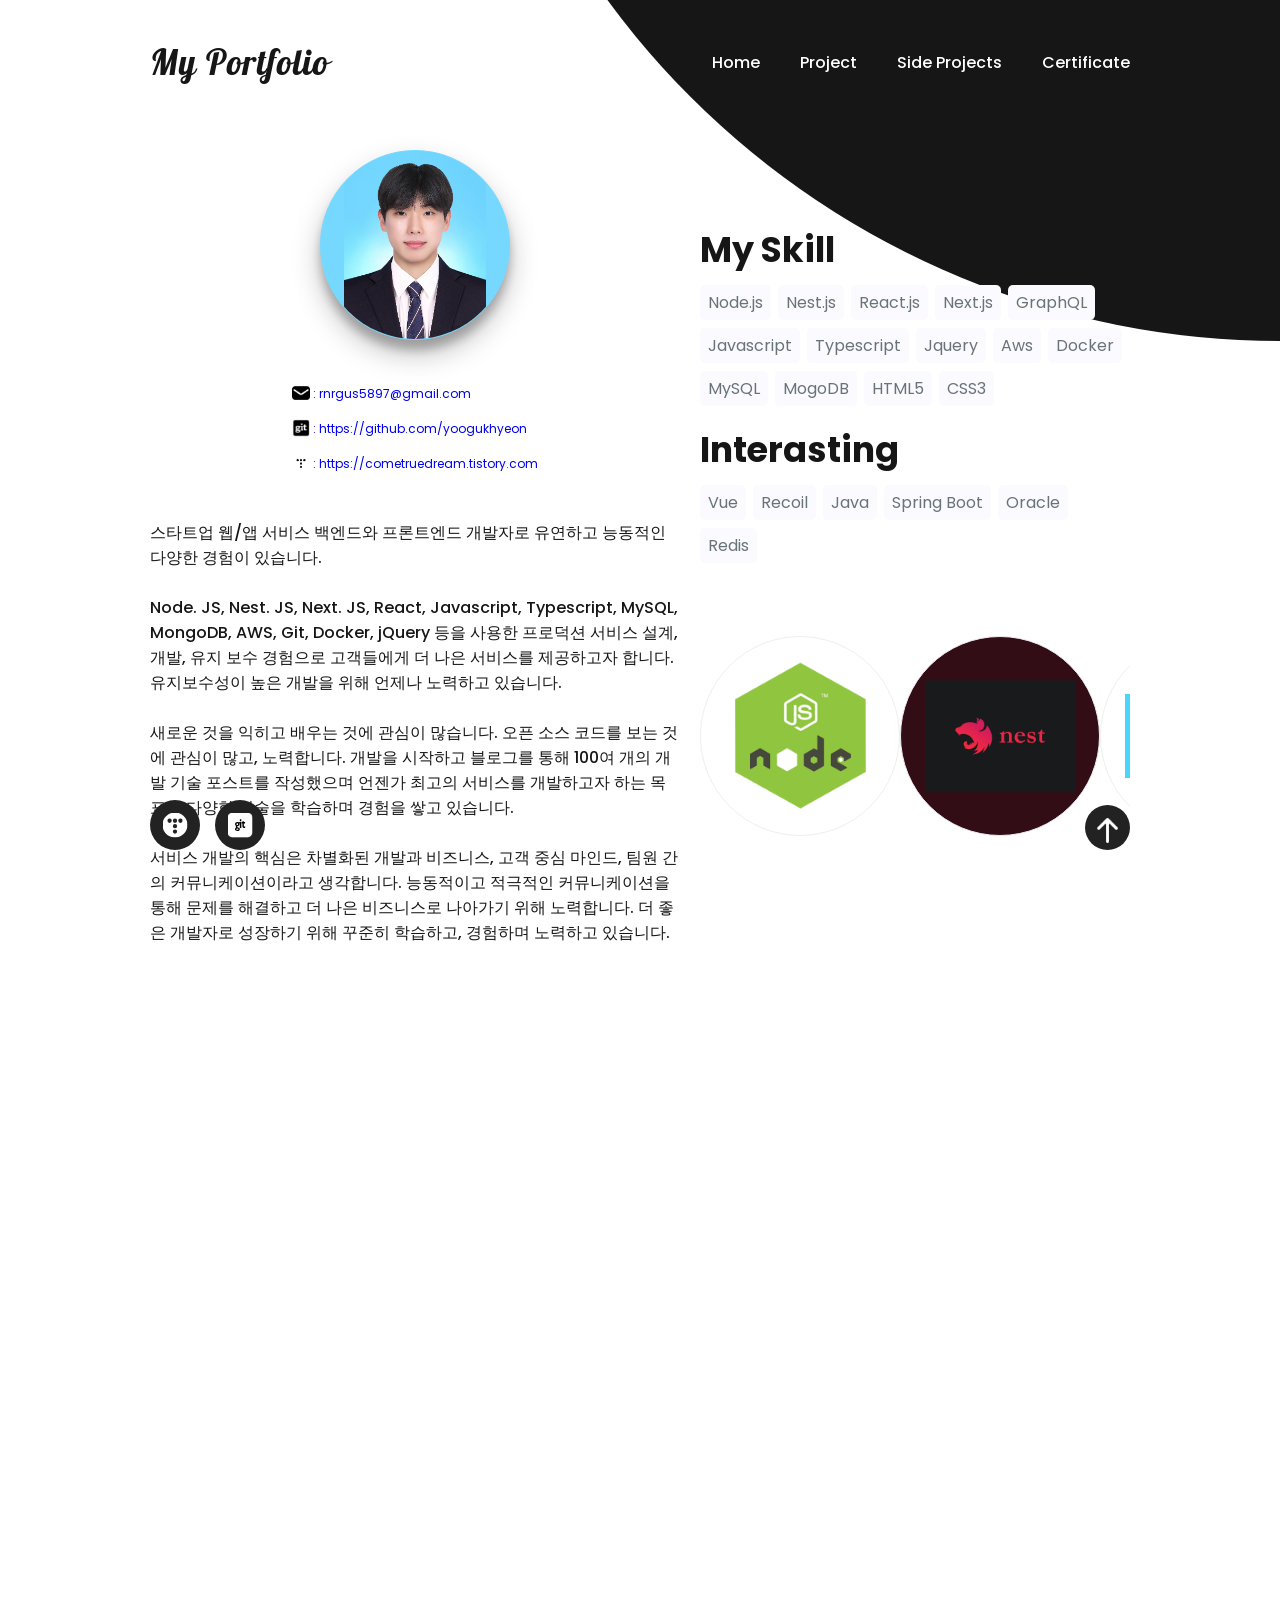
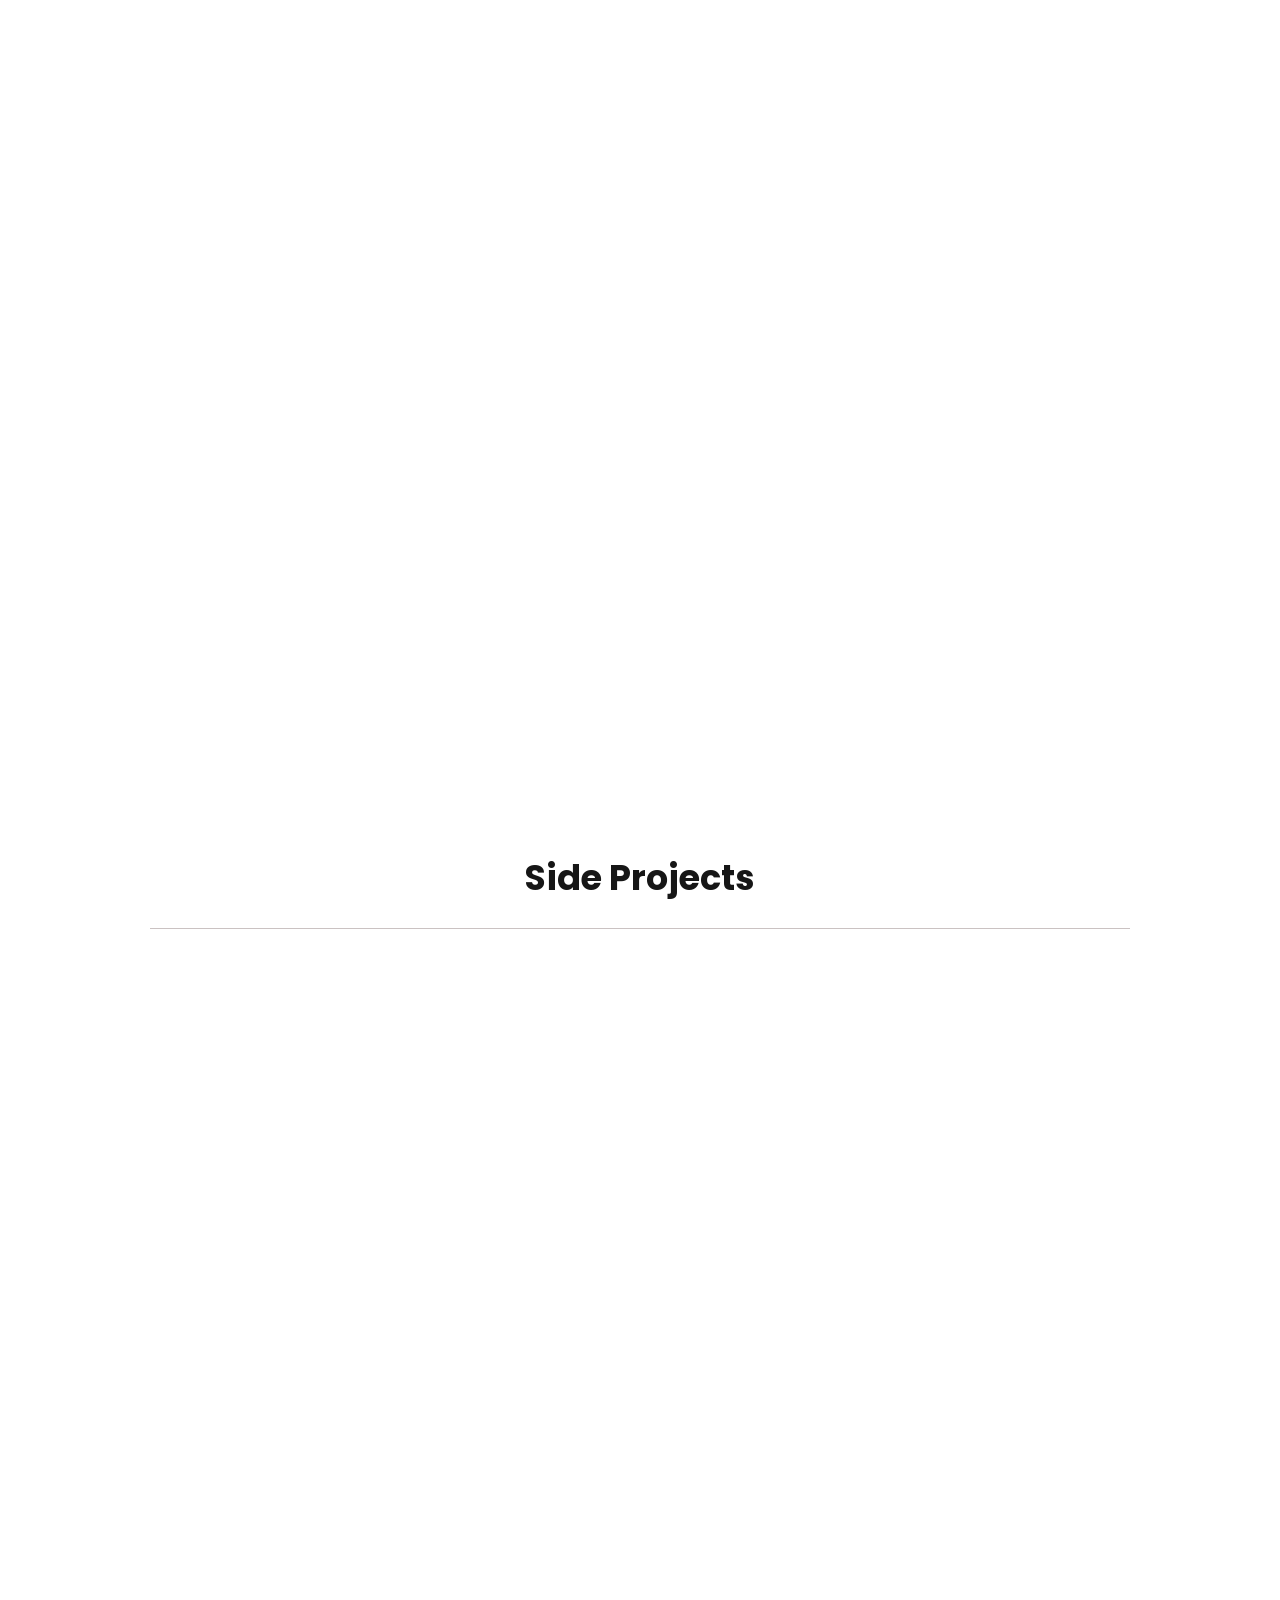
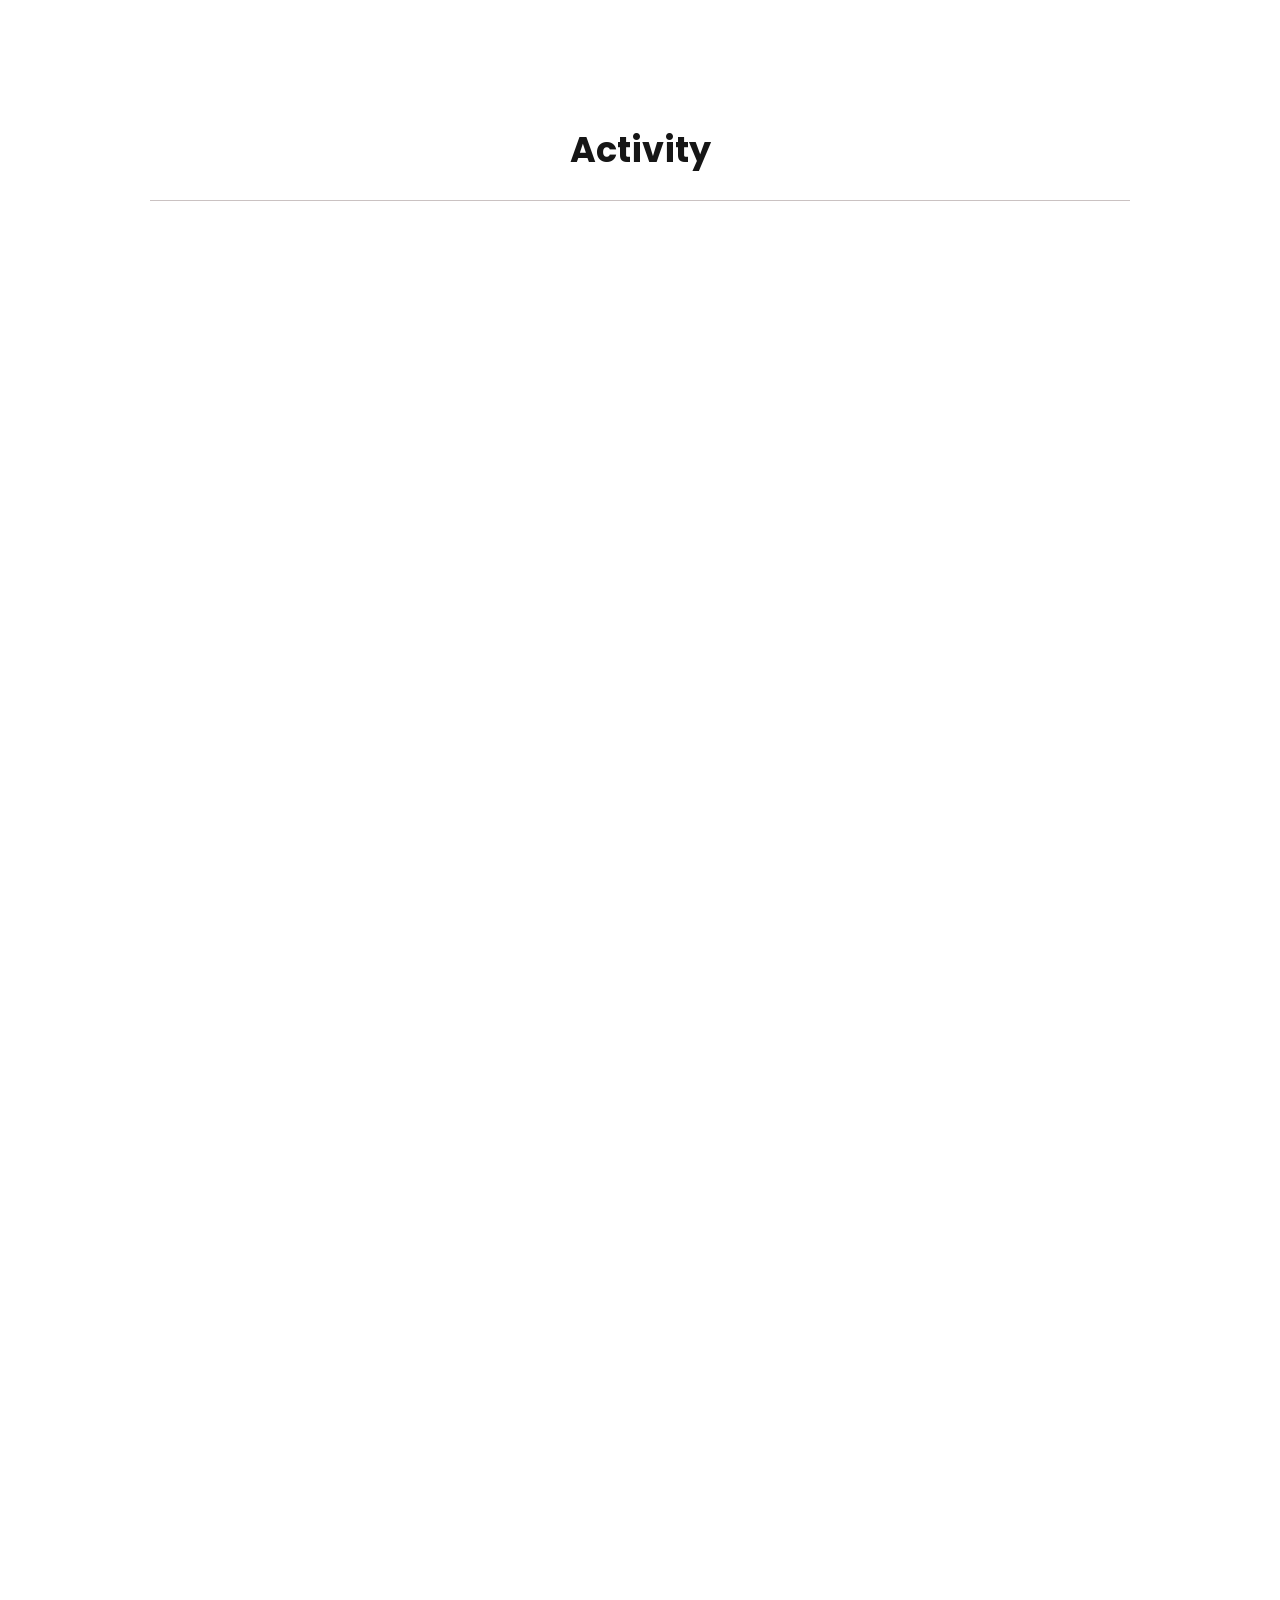
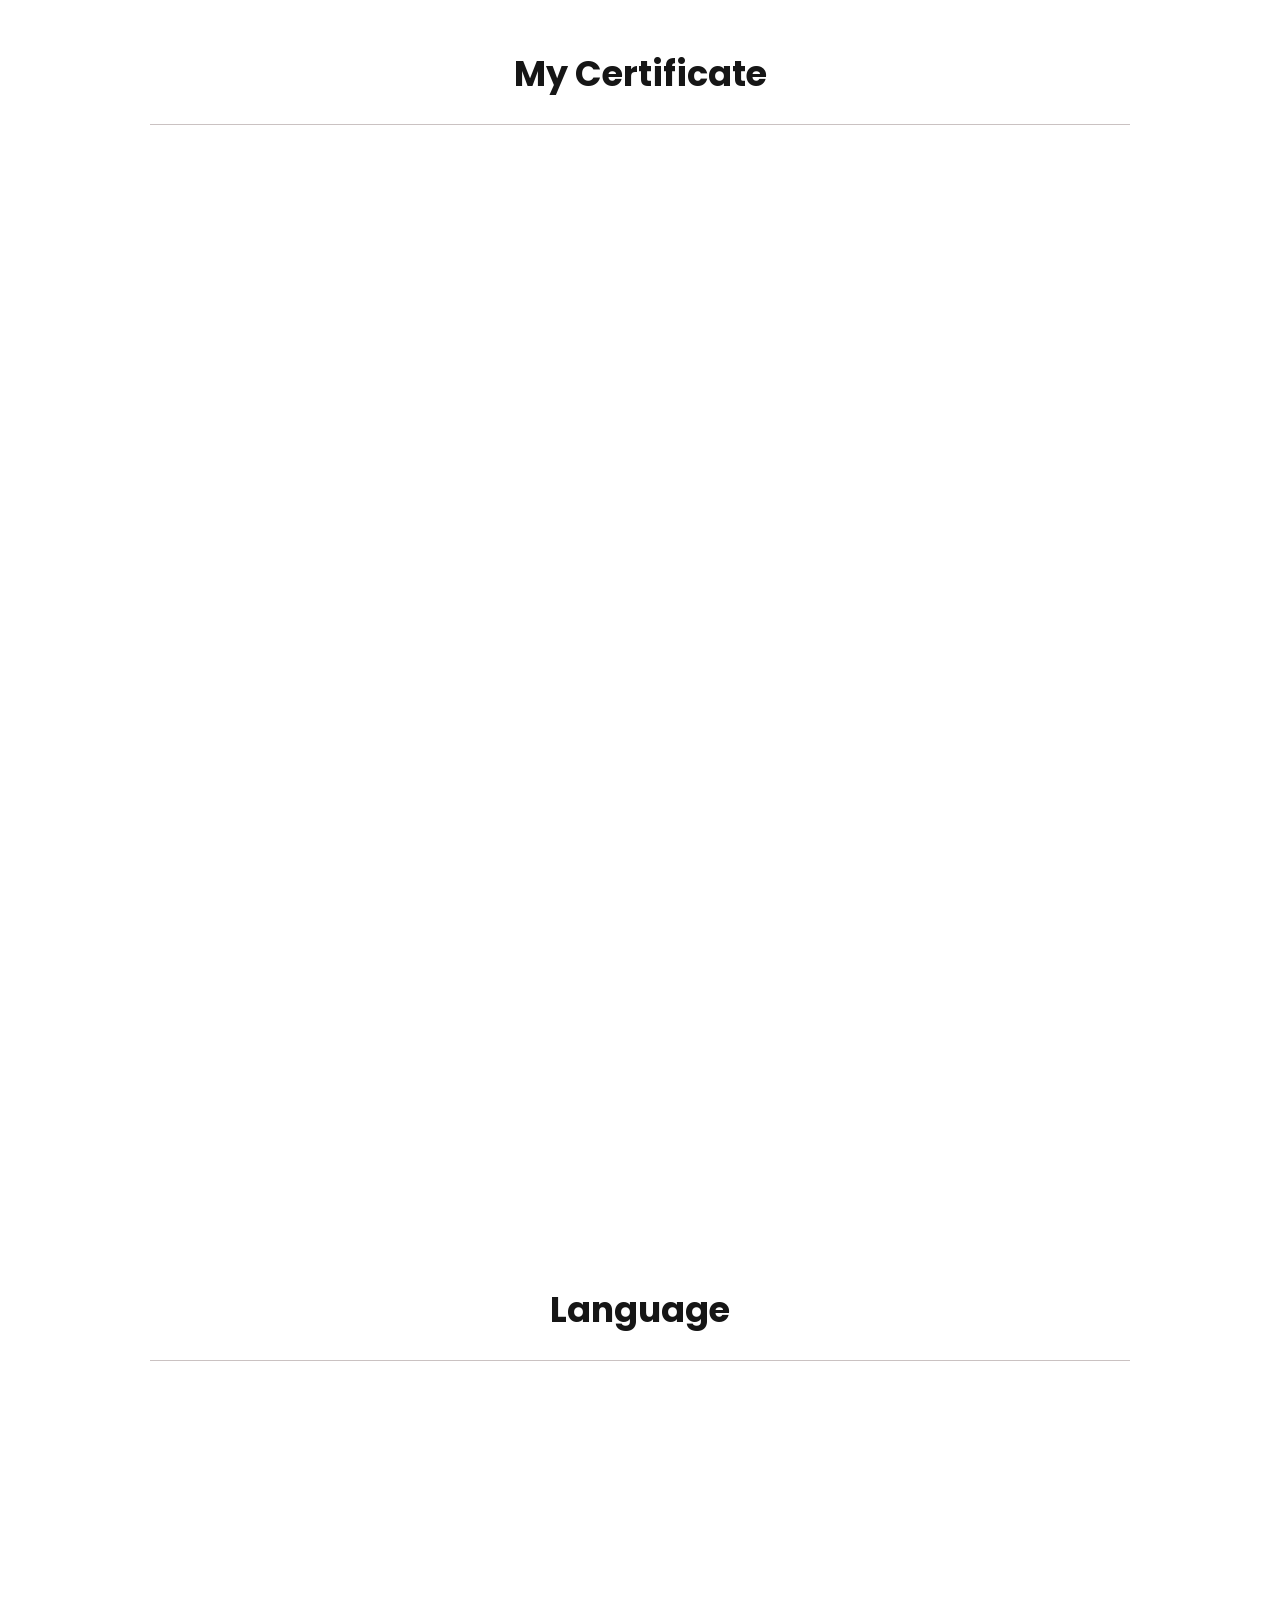
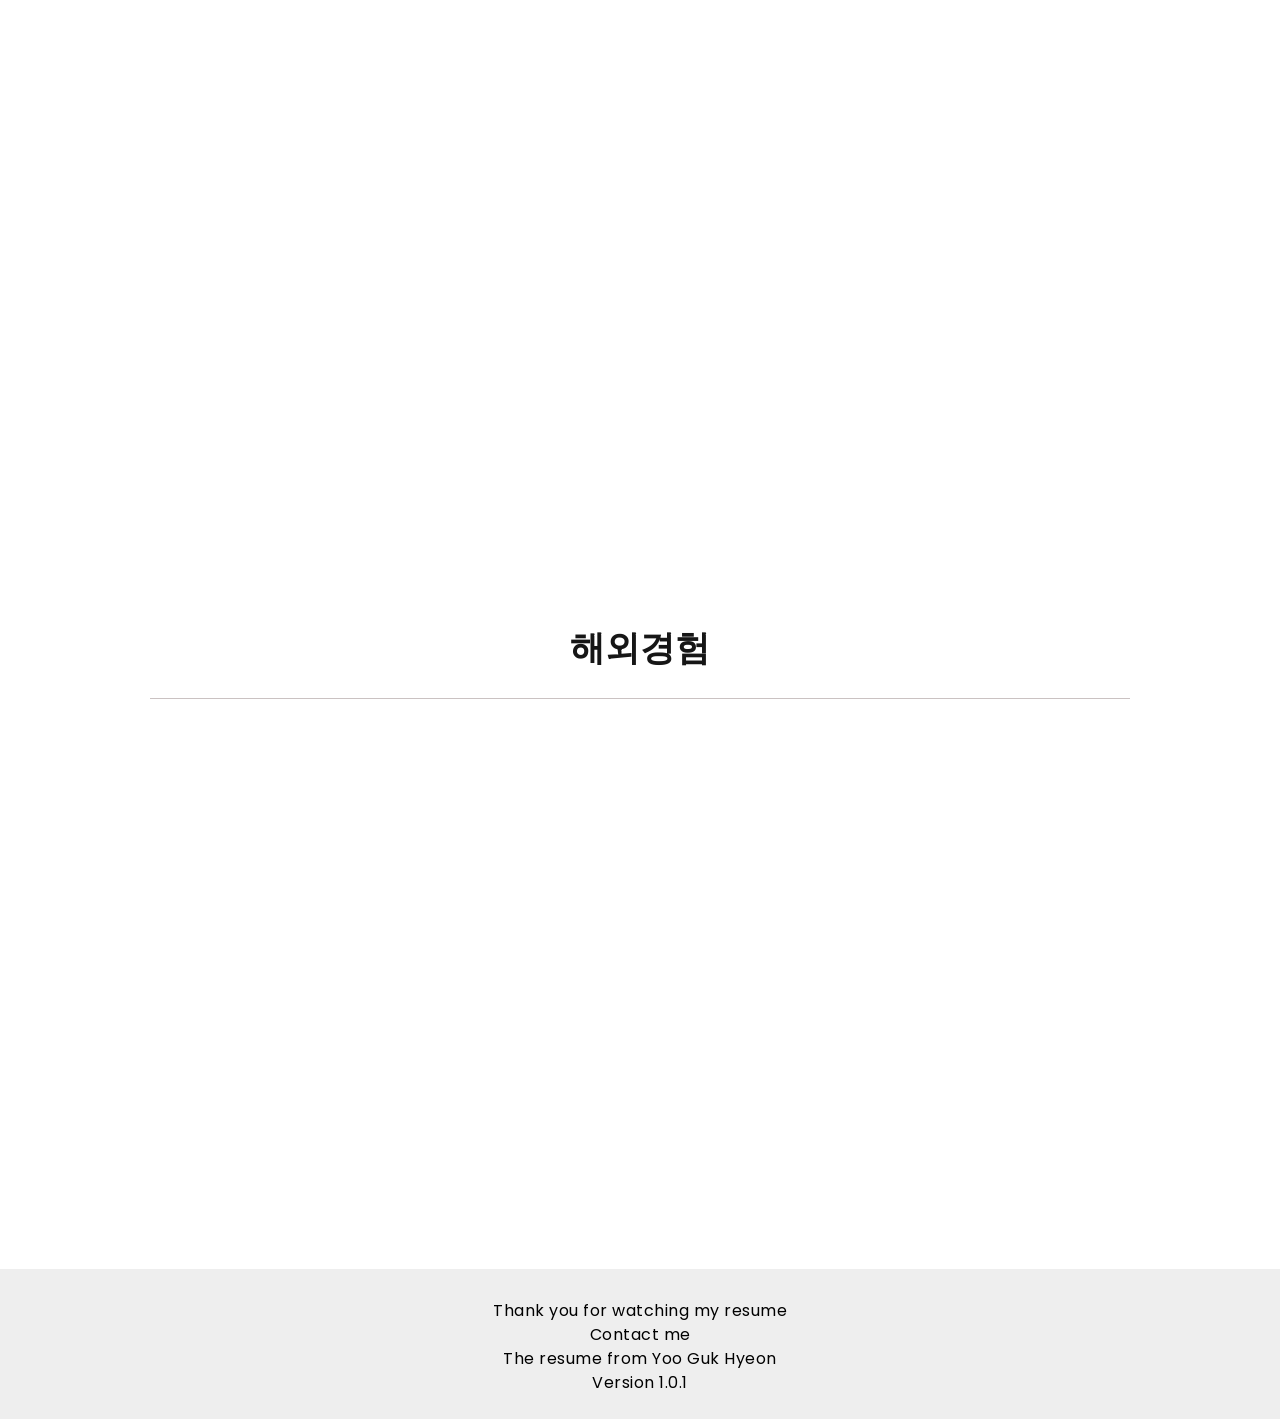
==== commit b23742d1: "mbti 추가" ====
--- a/index.html
+++ b/index.html
@@ -160,6 +160,9 @@
                 <div class="swiper-slide">
                   <img src="./img/css_p.jpg" alt="사진12" />
                 </div>
+                <div class="swiper-slide">
+                  <img src="./img/graphql.jpg" alt="사진13" />
+                </div>
               </div>
               <div class="swiper-pagination"></div>
             </div>
@@ -245,6 +248,34 @@
 
         <h1 class="header-section gs_reveal ipsType_center">Projects</h1>
         <div class="features">
+
+          <div class="feature feature_right ipsSpacer_bottom_double ipsGrid ipsGrid_collapsePhone">
+            <div class="ipsGrid_span7 ipsType_right">
+              <h2 class="heading_large gs_reveal">사이다 경제 <strong>소비</strong> MBTI 개발</h2>
+              <ul class="gs_reveal">
+                <li>프로젝트: <b>소비MBTI 개발</b></li>
+                <li>프로젝트 기간: <b>2023.3 ~ 2023.4</b></li>
+                <li>개발 환경: <b>Next.js, Typescript, Mysql, Vercel(serverless), Swagger, Github</b></li>
+                <li>
+                  주요업무:
+                  <b
+                    >프론트 데이터 파싱 & UI 구축, serverless API 구축, DB 쿼리 튜닝, RDB ERD 설
+                    계 & 구축, Swagger API 문서화</b
+                  >
+                </li>
+                <li><a href="https://mbti.cidermics.com/" target="_blank">https://mbti.cidermics.com/</a></li>
+              </ul>
+            </div>
+
+            <div class="featured-image-container ipsGrid_span5 gs_reveal gs_reveal_fromRight">
+              <a href="https://mbti.cidermics.com/" target="_blank"
+                ><div class="card">
+                  <img width="479" src="./img/mbti.gif" alt="signal projects" />
+                </div>
+              </a>
+            </div>
+          </div>
+
           <div class="feature ipsSpacer_bottom_double ipsGrid ipsGrid_collapsePhone">
             <div class="featured-image-container ipsGrid_span5 gs_reveal gs_reveal_fromLeft">
               <a href="https://tenbagger.cidermics.com" target="_blank"
--- a/style.css
+++ b/style.css
@@ -1,931 +1,931 @@
 @charset "UTsec_secF8";
-@import url("https://fonts.googleapis.com/css2?family=Lobster&family=Poppins:wght@200;300;400;500;600;700;800;900&display=swap");
+@import url('https://fonts.googleapis.com/css2?family=Lobster&family=Poppins:wght@200;300;400;500;600;700;800;900&display=swap');
 
 section {
-  position: relative;
-  width: 100%;
-  min-height: 100vh;
-  padding: 150px;
-  display: flex;
-  justify-content: space-between;
-  align-items: center;
-  background-color: #ffffff;
+	position: relative;
+	width: 100%;
+	min-height: 100vh;
+	padding: 150px;
+	display: flex;
+	justify-content: space-between;
+	align-items: center;
+	background-color: #ffffff;
 }
 
 .sec_2 {
-  padding-top: 0 !important;
+	padding-top: 0 !important;
 }
 
 .sec_3,
 .sec_4 {
-  padding-top: 0;
-  align-items: flex-start !important;
+	padding-top: 0;
+	align-items: flex-start !important;
 }
 
 .sec_1 .circle {
-  position: absolute;
-  top: 0;
-  left: 0;
-  width: 100%;
-  height: 100%;
-  background-color: #161616;
-  clip-path: circle(70% at right -65%);
-  animation: animateCircel 5s linear infinite;
+	position: absolute;
+	top: 0;
+	left: 0;
+	width: 100%;
+	height: 100%;
+	background-color: #161616;
+	clip-path: circle(70% at right -65%);
+	animation: animateCircel 5s linear infinite;
 }
 
 @keyframes animateCircel {
-  50% {
-    clip-path: circle(70% at right -73%);
-  }
+	50% {
+		clip-path: circle(70% at right -73%);
+	}
 }
 
 header {
-  position: fixed;
-  top: 0;
-  left: 0;
-  z-index: 100;
-  width: 100%;
-  padding: 40px 150px;
-  display: flex;
-  justify-content: space-between;
-  align-items: center;
+	position: fixed;
+	top: 0;
+	left: 0;
+	z-index: 100;
+	width: 100%;
+	padding: 40px 150px;
+	display: flex;
+	justify-content: space-between;
+	align-items: center;
 }
 
 header .logo {
-  position: relative;
-  max-width: 200px;
-  font-family: "Lobster", cursive;
-  font-weight: 400;
-  color: #161616;
-  font-size: 35px;
-  transition: all 0.5s ease-in-out;
+	position: relative;
+	max-width: 200px;
+	font-family: 'Lobster', cursive;
+	font-weight: 400;
+	color: #161616;
+	font-size: 35px;
+	transition: all 0.5s ease-in-out;
 }
 
 header .navigation {
-  display: flex;
-  align-items: center;
-  color: #fff;
-  transition: all 0.5s ease-in-out;
+	display: flex;
+	align-items: center;
+	color: #fff;
+	transition: all 0.5s ease-in-out;
 }
 
 header .navigation > li {
-  display: inline-block;
-  font-weight: 500;
-  cursor: pointer;
-  position: relative;
-  transition: all 0.5s ease-in-out;
+	display: inline-block;
+	font-weight: 500;
+	cursor: pointer;
+	position: relative;
+	transition: all 0.5s ease-in-out;
 }
 
 header .navigation > li + li {
-  margin-left: 40px;
+	margin-left: 40px;
 }
 
 header .navigation > li.active {
-  color: #76d8ff;
-  transform: scale(1.3);
-  transition: all 0.5s ease-in-out;
+	color: #76d8ff;
+	transform: scale(1.3);
+	transition: all 0.5s ease-in-out;
 }
 
 header .navigation > li::after {
-  content: "";
-  display: block;
-  width: 0;
-  height: 2px;
-  background-color: #76d8ff;
-  position: absolute;
-  left: 0;
-  bottom: -2px;
-  transition: all 0.5s ease-in-out;
+	content: '';
+	display: block;
+	width: 0;
+	height: 2px;
+	background-color: #76d8ff;
+	position: absolute;
+	left: 0;
+	bottom: -2px;
+	transition: all 0.5s ease-in-out;
 }
 
 header .navigation > li:hover:after {
-  width: 100%;
+	width: 100%;
 }
 
 .content {
-  position: relative;
-  width: 100%;
-  display: flex;
-  justify-content: space-between;
-  align-items: center;
+	position: relative;
+	width: 100%;
+	display: flex;
+	justify-content: space-between;
+	align-items: center;
 }
 
 .typed-cursor {
-  color: #afabab;
+	color: #afabab;
 }
 
 .content .text_box {
-  position: relative;
-  max-width: 800px;
-  margin-right: 20px;
+	position: relative;
+	max-width: 800px;
+	margin-right: 20px;
 }
 
 .profile_wrap {
-  display: flex;
-  justify-content: flex-start;
-  align-items: center;
-  gap: 35px;
+	display: flex;
+	justify-content: flex-start;
+	align-items: center;
+	gap: 35px;
 }
 
 .profile_wrap > ul > li {
-  display: flex;
-  justify-content: flex-start;
-  align-items: center;
-  padding: 5px 0;
+	display: flex;
+	justify-content: flex-start;
+	align-items: center;
+	padding: 5px 0;
 }
 
 .profile_wrap > ul > li > a > span {
-  margin-left: 3px;
-  font-size: 12px;
-  line-height: 19px;
+	margin-left: 3px;
+	font-size: 12px;
+	line-height: 19px;
 }
 .profile_wrap > ul > li > a {
-  letter-spacing: 0 !important;
+	letter-spacing: 0 !important;
 }
 
 .profile_wrap > ul > li > img {
-  width: 18px;
-  height: 18px;
+	width: 18px;
+	height: 18px;
 }
 .content .text_box .profile {
-  overflow: hidden;
-  width: 100%;
-  max-width: 190px;
-  height: 190px;
-  border-radius: 50%;
-  border: 1px solid #76d8ff;
-  background-color: #76d8ff;
-  box-shadow: rgba(0, 0, 0, 0.25) 0px 14px 28px, rgba(0, 0, 0, 0.22) 0px 10px 10px;
+	overflow: hidden;
+	width: 100%;
+	max-width: 190px;
+	height: 190px;
+	border-radius: 50%;
+	border: 1px solid #76d8ff;
+	background-color: #76d8ff;
+	box-shadow: rgba(0, 0, 0, 0.25) 0px 14px 28px, rgba(0, 0, 0, 0.22) 0px 10px 10px;
 }
 
 .content .text_box .profile > img {
-  object-fit: contain;
-  width: 100%;
-  height: 100%;
+	object-fit: contain;
+	width: 100%;
+	height: 100%;
 }
 
 .content .swiper_box {
-  width: 580px;
+	width: 580px;
 }
 
 .content .swiper_box img {
-  max-width: 150px;
+	max-width: 150px;
 }
 
 /* *****switer**** */
 .swiper {
-  width: 100%;
-  padding-top: 70px;
-  padding-bottom: 70px;
+	width: 100%;
+	padding-top: 70px;
+	padding-bottom: 70px;
 }
 
 .swiper-slide {
-  background-position: center;
-  background-size: cover;
-  width: 200px;
-  height: 200px;
-  display: flex;
-  justify-content: center;
-  border-radius: 50%;
-  border: 1px solid #eee;
-  background-color: #fff;
-  overflow: hidden;
+	background-position: center;
+	background-size: cover;
+	width: 200px;
+	height: 200px;
+	display: flex;
+	justify-content: center;
+	border-radius: 50%;
+	border: 1px solid #eee;
+	background-color: #fff;
+	overflow: hidden;
 }
 
 .swiper_black_bg {
-  background-color: #000000 !important;
+	background-color: #000000 !important;
 }
 .swiper_black_nest_bg {
-  background-color: #330d16;
+	background-color: #330d16;
 }
 
 .swiper-slide img {
-  position: absolute;
-  bottom: 50%;
-  transform: translateY(50%);
-  max-height: 100%;
-  object-fit: contain;
+	position: absolute;
+	bottom: 50%;
+	transform: translateY(50%);
+	max-height: 100%;
+	object-fit: contain;
 }
 
 .swiper-3d .swiper-slide-shadow-left,
 .swiper-3d .swiper-slide-shadow-right {
-  background-image: none;
+	background-image: none;
 }
 .swiper-pagination-bullet {
-  width: 12px;
-  height: 12px;
+	width: 12px;
+	height: 12px;
 }
 .swiper-pagination-bullet-active {
-  background-color: #161616;
+	background-color: #161616;
 }
 
 .development {
-  margin-top: 5px;
+	margin-top: 5px;
 }
 
 .development > span {
-  display: inline-block;
-  color: #697477;
-  font-size: 16px;
-  margin-right: 3px;
-  margin-bottom: 3px;
-  padding: 5px 8px;
-  background-color: #fafaff;
-  border-radius: 5px;
-  transition: all 0.5s ease-in-out;
-  cursor: pointer;
-  margin-top: 5px;
+	display: inline-block;
+	color: #697477;
+	font-size: 16px;
+	margin-right: 3px;
+	margin-bottom: 3px;
+	padding: 5px 8px;
+	background-color: #fafaff;
+	border-radius: 5px;
+	transition: all 0.5s ease-in-out;
+	cursor: pointer;
+	margin-top: 5px;
 }
 
 .development > span:hover {
-  background-color: #76d8ff;
-  color: #fff;
-  transition: all 0.5s ease-in-out;
-  letter-spacing: 2px;
-  transform: scale(1.1);
-  animation: vibration 0.1s infinite;
+	background-color: #76d8ff;
+	color: #fff;
+	transition: all 0.5s ease-in-out;
+	letter-spacing: 2px;
+	transform: scale(1.1);
+	animation: vibration 0.1s infinite;
 }
 
 @keyframes vibration {
-  from {
-    transform: rotate(1deg);
-  }
-  to {
-    transform: rotate(-1deg);
-  }
+	from {
+		transform: rotate(1deg);
+	}
+	to {
+		transform: rotate(-1deg);
+	}
 }
 
 .sci {
-  position: fixed;
-  z-index: 9999;
-  bottom: 50px;
-  left: 150px;
-  display: flex;
-  justify-content: center;
-  align-items: center;
+	position: fixed;
+	z-index: 9999;
+	bottom: 50px;
+	left: 150px;
+	display: flex;
+	justify-content: center;
+	align-items: center;
 }
 
 .sci > li > a {
-  display: inline-block;
-  background-color: #222;
-  width: 50px;
-  height: 50px;
-  display: flex;
-  justify-content: center;
-  align-items: center;
-  border-radius: 50%;
-  transition: 0.3s ease-in-out;
+	display: inline-block;
+	background-color: #222;
+	width: 50px;
+	height: 50px;
+	display: flex;
+	justify-content: center;
+	align-items: center;
+	border-radius: 50%;
+	transition: 0.3s ease-in-out;
 }
 
 .sci > li > a > img {
-  width: 50px;
-  height: 50px;
-  filter: invert(1);
-  transform: scale(0.5);
+	width: 50px;
+	height: 50px;
+	filter: invert(1);
+	transform: scale(0.5);
 }
 
 .sci > li + li > a {
-  margin-left: 15px;
+	margin-left: 15px;
 }
 
 .sci > li > a:hover {
-  background-color: #76d8ff;
-  transform: translateY(-10px);
+	background-color: #76d8ff;
+	transform: translateY(-10px);
 }
 
 .arrow {
-  position: fixed;
-  z-index: 9999;
-  bottom: 50px;
-  right: 150px;
-  display: flex;
-  justify-content: center;
-  align-items: center;
+	position: fixed;
+	z-index: 9999;
+	bottom: 50px;
+	right: 150px;
+	display: flex;
+	justify-content: center;
+	align-items: center;
 }
 
 .arrow > span {
-  width: 45px;
-  height: 45px;
-  border-radius: 50%;
-  overflow: hidden;
-  display: inline-block;
-  background-color: #222;
-  padding: 10px;
-  cursor: pointer;
+	width: 45px;
+	height: 45px;
+	border-radius: 50%;
+	overflow: hidden;
+	display: inline-block;
+	background-color: #222;
+	padding: 10px;
+	cursor: pointer;
 }
 
 .arrow > span > img {
-  transform: translateY(3px);
-  color: #fff;
-  width: 25px;
-  height: 25px;
-  filter: invert(1);
-  animation: scrollUp 1s ease-in-out infinite;
+	transform: translateY(3px);
+	color: #fff;
+	width: 25px;
+	height: 25px;
+	filter: invert(1);
+	animation: scrollUp 1s ease-in-out infinite;
 }
 
 @keyframes scrollUp {
-  0% {
-    transform: translateY(1px);
-  }
-  50% {
-    transform: translateY(3px);
-  }
-  100% {
-    transform: translateY(1px);
-  }
+	0% {
+		transform: translateY(1px);
+	}
+	50% {
+		transform: translateY(3px);
+	}
+	100% {
+		transform: translateY(1px);
+	}
 }
 /*  session 2 */
 .ipsType_right {
-  text-align: right;
+	text-align: right;
 }
 .ipsType_center {
-  text-align: center;
+	text-align: center;
 }
 .cInnerContent {
-  max-width: 1240px;
-  margin-left: auto;
-  margin-right: auto;
+	max-width: 1240px;
+	margin-left: auto;
+	margin-right: auto;
 }
 .ipsSpacer_bottom_double {
-  margin-bottom: 40px;
+	margin-bottom: 60px;
 }
 .ipsGrid {
-  display: inline-block;
-  display: -ms-flexbox;
-  display: flex;
-  flex-wrap: wrap;
+	display: inline-block;
+	display: -ms-flexbox;
+	display: flex;
+	flex-wrap: wrap;
 }
 .ipsGrid::before,
 .ipsGrid::after {
-  display: table;
-  content: "";
-  line-height: 0;
-}
-.ipsGrid > [class*="ipsGrid_span"] {
-  display: block;
-  width: 100%;
-  min-height: 30px;
-  box-sizing: border-box;
+	display: table;
+	content: '';
+	line-height: 0;
+}
+.ipsGrid > [class*='ipsGrid_span'] {
+	display: block;
+	width: 100%;
+	min-height: 30px;
+	box-sizing: border-box;
 }
 .ipsGrid > .ipsGrid_span5 {
-  width: 20.42553191489362%;
+	width: 20.42553191489362%;
 }
 .ipsGrid > .ipsGrid_span7 {
-  width: 74.44680851063829%;
+	width: 74.44680851063829%;
 }
 
 .ipsGrid_span6 {
-  width: 100%;
-}
-.ipsGrid > [class*="ipsGrid_span"] {
-  float: left;
-  margin-left: 2%;
-}
-.ipsGrid > [class*="ipsGrid_span"]:first-child {
-  margin-left: 0;
+	width: 100%;
+}
+.ipsGrid > [class*='ipsGrid_span'] {
+	float: left;
+	margin-left: 2%;
+}
+.ipsGrid > [class*='ipsGrid_span']:first-child {
+	margin-left: 0;
 }
 .feature {
-  display: flex;
-  align-items: center;
+	display: flex;
+	align-items: center;
 }
 
 .card {
-  margin-bottom: 30px;
-  border: 1px solid #cccccc;
-  border-radius: 8px;
-  overflow: hidden;
-  background: #ffffff;
-  box-shadow: 1px 1px 5px 1px #cccccc;
-  transition: all 0.5s ease-in-out;
+	margin-bottom: 30px;
+	border: 1px solid #cccccc;
+	border-radius: 8px;
+	overflow: hidden;
+	background: #ffffff;
+	box-shadow: 1px 1px 5px 1px #cccccc;
+	transition: all 0.5s ease-in-out;
 }
 
 .card:hover {
-  transform: scale(1.1);
-  transition: all 0.5s ease-in-out;
+	transform: scale(1.1);
+	transition: all 0.5s ease-in-out;
 }
 
 .featured-image-container .card {
-  padding: 10px;
-  height: 114px;
-  padding-bottom: calc(100% - 114px);
+	padding: 10px;
+	height: 114px;
+	padding-bottom: calc(100% - 114px);
 }
 
 h2.heading_large {
-  font-size: 1.8em;
+	font-size: 1.8em;
 }
 
 img {
-  max-width: 100%;
+	max-width: 100%;
 }
 
 /*  session 3 */
 .header-section {
-  margin: 0 auto 120px;
-  color: #161616;
-  font-size: 35px;
-  line-height: 41px;
-  font-weight: 700;
-  border-bottom: 1px solid rgb(202, 194, 194);
-  padding: 30px 0;
+	margin: 0 auto 120px;
+	color: #161616;
+	font-size: 35px;
+	line-height: 41px;
+	font-weight: 700;
+	border-bottom: 1px solid rgb(202, 194, 194);
+	padding: 30px 0;
 }
 
 .featured_title {
-  color: #161616;
-  font-size: 26px;
-  line-height: 32px;
-  font-weight: 600;
-  letter-spacing: 0.5px;
+	color: #161616;
+	font-size: 26px;
+	line-height: 32px;
+	font-weight: 600;
+	letter-spacing: 0.5px;
 }
 
 .featured_title > li + li {
-  color: #161616;
-  font-size: 16px;
-  line-height: 22px;
-  font-weight: 500;
+	color: #161616;
+	font-size: 16px;
+	line-height: 22px;
+	font-weight: 500;
 }
 
 .gs_reveal {
-  opacity: 0;
-  visibility: hidden;
-  will-change: transform, opacity;
+	opacity: 0;
+	visibility: hidden;
+	will-change: transform, opacity;
 }
 
 .gs_reveal > li {
-  line-height: 27px;
-  word-break: break-all;
+	line-height: 27px;
+	word-break: break-all;
 }
 .gs_reveal > li > a {
-  cursor: pointer;
+	cursor: pointer;
 }
 
 .gs_reveal > li > b {
-  font-weight: 500;
-  font-size: 18px;
-  color: #161616;
-  line-height: 24px;
+	font-weight: 500;
+	font-size: 18px;
+	color: #161616;
+	line-height: 24px;
 }
 
 /*  session 4 */
 .sec_3 > div {
-  width: 1240px;
-  margin: 0 auto;
+	width: 1240px;
+	margin: 0 auto;
 }
 
 .side_wrap + .side_wrap {
-  margin-top: 150px;
+	margin-top: 150px;
 }
 
 .activity_wrap {
-  max-width: 720px;
-  width: 100%;
-  margin: 0 auto;
+	max-width: 720px;
+	width: 100%;
+	margin: 0 auto;
 }
 
 .side_sub_title {
-  text-align: center;
-  font-size: 21px;
-  line-height: 27px;
-  letter-spacing: 1.2px;
+	text-align: center;
+	font-size: 21px;
+	line-height: 27px;
+	letter-spacing: 1.2px;
 }
 
 .activity_title {
-  margin-bottom: 30px;
+	margin-bottom: 30px;
 }
 
 .side_sub_title > span {
-  font-size: 14px;
-  line-height: 21px;
+	font-size: 14px;
+	line-height: 21px;
 }
 .side_img_wrap {
-  margin: 50px 0;
+	margin: 50px 0;
 }
 
 .side_title {
-  color: #161616;
-  font-size: 35px;
-  line-height: 41px;
-  font-weight: 700;
-  border-bottom: 1px solid rgb(202, 194, 194);
-  padding: 30px 0;
-  width: 100%;
-  text-align: center;
-  margin: 0 auto 120px;
+	color: #161616;
+	font-size: 35px;
+	line-height: 41px;
+	font-weight: 700;
+	border-bottom: 1px solid rgb(202, 194, 194);
+	padding: 30px 0;
+	width: 100%;
+	text-align: center;
+	margin: 0 auto 120px;
 }
 
 .activity_title {
-  margin-top: 150px;
+	margin-top: 150px;
 }
 
 .side_second_title {
-  margin-top: 150px;
+	margin-top: 150px;
 }
 
 .side_img_wrap > ul {
-  display: flex;
-  justify-content: space-between;
-  align-items: center;
-  gap: 15px;
+	display: flex;
+	justify-content: space-between;
+	align-items: center;
+	gap: 15px;
 }
 
 .side_img_first > ul {
-  justify-content: center;
-  align-items: center;
+	justify-content: center;
+	align-items: center;
 }
 
 .side_img_wrap > ul > li {
-  width: 30%;
-  height: 230px;
-  border: 1px solid #cccccc;
-  border-radius: 8px;
-  overflow: hidden;
-  background: #ffffff;
-  box-shadow: 1px 1px 5px 1px #cccccc;
-  box-shadow: 4px 4px 15px rgb(0 0 0 / 15%);
-  cursor: pointer;
-  transition: all 0.5 ease-in-out;
-  padding: 10px;
-  display: flex;
-  justify-content: center;
-  align-items: center;
+	width: 30%;
+	height: 230px;
+	border: 1px solid #cccccc;
+	border-radius: 8px;
+	overflow: hidden;
+	background: #ffffff;
+	box-shadow: 1px 1px 5px 1px #cccccc;
+	box-shadow: 4px 4px 15px rgb(0 0 0 / 15%);
+	cursor: pointer;
+	transition: all 0.5 ease-in-out;
+	padding: 10px;
+	display: flex;
+	justify-content: center;
+	align-items: center;
 }
 
 .side_img_wrap > ul > li:hover {
-  transform: scale(1.1);
-  transition: all 0.5 ease-in-out;
+	transform: scale(1.1);
+	transition: all 0.5 ease-in-out;
 }
 
 .side_info > ul {
-  display: flex;
-  flex-direction: column;
-  align-items: flex-start;
+	display: flex;
+	flex-direction: column;
+	align-items: flex-start;
 }
 
 .side_info > ul > li {
-  word-break: keep-all;
-  line-height: 27px;
+	word-break: keep-all;
+	line-height: 27px;
 }
 
 .side_info > ul > li > b {
-  font-weight: 500;
+	font-weight: 500;
 }
 
 .sec_4 > .certi_wrap {
-  width: 1240px;
-  margin: 0 auto;
+	width: 1240px;
+	margin: 0 auto;
 }
 
 .certi_box > li {
-  border-bottom: 1px solid #eee;
-  padding: 25px 0;
+	border-bottom: 1px solid #eee;
+	padding: 25px 0;
 }
 
 .certi_box > li + li {
-  margin-top: 30px;
+	margin-top: 30px;
 }
 
 .certi_box > li > .certi_info {
-  display: flex;
-  justify-content: flex-end;
-  align-items: flex-start;
-  gap: 60px;
+	display: flex;
+	justify-content: flex-end;
+	align-items: flex-start;
+	gap: 60px;
 }
 
 .certi_txt {
-  display: flex;
-  flex-direction: column;
-  align-items: flex-start;
-  gap: 15px;
+	display: flex;
+	flex-direction: column;
+	align-items: flex-start;
+	gap: 15px;
 }
 
 .certi_date {
-  flex: 1;
-  text-align: center;
+	flex: 1;
+	text-align: center;
 }
 
 .certi_txt {
-  flex: 2;
-  word-break: break-all;
+	flex: 2;
+	word-break: break-all;
 }
 
 .featured_sub_title {
-  font-size: 18px;
-  color: #666;
-  letter-spacing: 0.4px;
+	font-size: 18px;
+	color: #666;
+	letter-spacing: 0.4px;
 }
 
 .featured_from {
-  font-size: 15px;
-  color: #666;
-  font-weight: 500;
-  line-height: 21px;
-  letter-spacing: 0.4px;
+	font-size: 15px;
+	color: #666;
+	font-weight: 500;
+	line-height: 21px;
+	letter-spacing: 0.4px;
 }
 
 /*  footer */
 .footer {
-  padding: 30px 0;
-  width: 100%;
-  height: 150px;
-  background-color: #eee;
+	padding: 30px 0;
+	width: 100%;
+	height: 150px;
+	background-color: #eee;
 }
 
 .footer > ul {
-  max-width: 1240px;
-  width: 100%;
-  margin: 0 auto;
-  text-align: center;
+	max-width: 1240px;
+	width: 100%;
+	margin: 0 auto;
+	text-align: center;
 }
 
 .footer > ul > li {
-  line-height: 24px;
-  letter-spacing: 0.5px;
+	line-height: 24px;
+	letter-spacing: 0.5px;
 }
 
 @media (max-width: 350px) {
-  .profile_wrap > ul > li > a > span {
-    font-size: 12px;
-    line-height: 18px;
-  }
+	.profile_wrap > ul > li > a > span {
+		font-size: 12px;
+		line-height: 18px;
+	}
 }
 
 @media (max-width: 580px) {
-  .side_info > ul > li {
-    font-size: 13px;
-  }
-
-  .certi_box > li > .certi_info {
-    gap: 35px;
-  }
-
-  .featured_sub_title {
-    font-size: 14px;
-    line-height: 26px;
-  }
-
-  .footer > ul > li {
-    font-size: 13px;
-    line-height: 20px;
-    letter-spacing: 0.5px;
-  }
-
-  .sec_1 .circle {
-    clip-path: circle(70% at right -40%) !important;
-  }
-
-  @keyframes animateCircel {
-    50% {
-      clip-path: circle(70% at right -45%) !important;
-    }
-  }
+	.side_info > ul > li {
+		font-size: 13px;
+	}
+
+	.certi_box > li > .certi_info {
+		gap: 35px;
+	}
+
+	.featured_sub_title {
+		font-size: 14px;
+		line-height: 26px;
+	}
+
+	.footer > ul > li {
+		font-size: 13px;
+		line-height: 20px;
+		letter-spacing: 0.5px;
+	}
+
+	.sec_1 .circle {
+		clip-path: circle(70% at right -40%) !important;
+	}
+
+	@keyframes animateCircel {
+		50% {
+			clip-path: circle(70% at right -45%) !important;
+		}
+	}
 }
 
 @media (max-width: 441px) {
-  .sec_1 .circle {
-    clip-path: circle(70% at right -40%);
-    animation: animateCircel 5s linear infinite;
-  }
-
-  @keyframes animateCircel {
-    50% {
-      clip-path: circle(70% at right -35%);
-    }
-  }
+	.sec_1 .circle {
+		clip-path: circle(70% at right -40%);
+		animation: animateCircel 5s linear infinite;
+	}
+
+	@keyframes animateCircel {
+		50% {
+			clip-path: circle(70% at right -35%);
+		}
+	}
 }
 
 @media (max-width: 750px) {
-  .sci > li > a {
-    width: 40px;
-    height: 40px;
-  }
-
-  .sci > li > a > img {
-    width: 40px;
-    height: 40px;
-  }
-
-  .arrow > span {
-    width: 40px;
-    height: 40px;
-  }
-
-  .arrow > span > img {
-    width: 20px;
-    height: 20px;
-  }
+	.sci > li > a {
+		width: 40px;
+		height: 40px;
+	}
+
+	.sci > li > a > img {
+		width: 40px;
+		height: 40px;
+	}
+
+	.arrow > span {
+		width: 40px;
+		height: 40px;
+	}
+
+	.arrow > span > img {
+		width: 20px;
+		height: 20px;
+	}
 }
 
 @media (max-width: 820px) {
-  .feature {
-    flex-direction: column;
-  }
-
-  .feature_right {
-    flex-direction: column-reverse !important;
-  }
-
-  .experience {
-    width: 74.44680851063829% !important;
-    margin-bottom: 25px;
-  }
-
-  .ipsGrid > [class*="ipsGrid_span"] {
-    margin-left: 0;
-  }
-
-  .featured_title {
-    font-size: 17px;
-    line-height: 26px;
-  }
-
-  .featured_title > li + li {
-    font-size: 13px;
-    line-height: 19px;
-  }
-
-  .featured-image-container .card {
-    width: 150px;
-    height: 114px;
-  }
-
-  h2.heading_large {
-    font-size: 19px;
-    line-height: 26px;
-    word-break: keep-all;
-  }
-
-  .gs_reveal > li {
-    font-size: 13px;
-    line-height: 19px;
-  }
+	.feature {
+		flex-direction: column;
+	}
+
+	.feature_right {
+		flex-direction: column-reverse !important;
+	}
+
+	.experience {
+		width: 74.44680851063829% !important;
+		margin-bottom: 25px;
+	}
+
+	.ipsGrid > [class*='ipsGrid_span'] {
+		margin-left: 0;
+	}
+
+	.featured_title {
+		font-size: 17px;
+		line-height: 26px;
+	}
+
+	.featured_title > li + li {
+		font-size: 13px;
+		line-height: 19px;
+	}
+
+	.featured-image-container .card {
+		width: 150px;
+		height: 114px;
+	}
+
+	h2.heading_large {
+		font-size: 19px;
+		line-height: 26px;
+		word-break: keep-all;
+	}
+
+	.gs_reveal > li {
+		font-size: 13px;
+		line-height: 19px;
+	}
 }
 
 @media (max-width: 840px) {
-  .side_img_wrap > ul {
-    display: flex;
-    flex-direction: column;
-    align-items: center;
-    gap: 25px;
-  }
-
-  .side_img_wrap > ul > li {
-    width: 100%;
-    height: auto;
-  }
+	.side_img_wrap > ul {
+		display: flex;
+		flex-direction: column;
+		align-items: center;
+		gap: 25px;
+	}
+
+	.side_img_wrap > ul > li {
+		width: 100%;
+		height: auto;
+	}
 }
 
 @media (max-width: 991px) {
-  header {
-    padding: 40px;
-  }
-
-  section {
-    padding: 150px 40px;
-  }
-
-  .sci {
-    left: 40px;
-  }
-
-  .arrow {
-    right: 40px;
-  }
-
-  .sec_1 .circle {
-    clip-path: circle(70% at right -25%);
-  }
-
-  @keyframes animateCircel {
-    50% {
-      clip-path: circle(70% at right -30%);
-    }
-  }
-
-  .sec_1 .circle {
-    clip-path: circle(70% at right -48%);
-
-    animation: animateCircel 5s linear infinite;
-  }
-
-  @keyframes animateCircel {
-    50% {
-      clip-path: circle(70% at right -45%);
-    }
-  }
-
-  .content .text_box .profile {
-    border: 1px solid #ffffff;
-  }
-
-  .content {
-    flex-direction: column;
-  }
-
-  .content .text_box,
-  .content .swiper_box {
-    max-width: 100% !important;
-  }
-
-  .content .swiper_box {
-    width: 100% !important;
-  }
-
-  .content .text_box {
-    margin-right: 0;
-  }
-
-  .content .text_box .profile {
-    margin: 0 auto;
-  }
-
-  .swiper-slide {
-    height: 300px;
-  }
-
-  header .navigation > li + li {
-    margin-left: 0;
-  }
-
-  header .navigation > li {
-    margin: 10px 0;
-    font-size: 24px;
-    font-weight: 300;
-  }
-
-  header .navigation {
-    display: none;
-  }
-
-  header .navigation.active {
-    display: flex;
-    top: 0;
-    left: 0;
-    width: 100%;
-    height: 100%;
-    position: fixed;
-    flex-direction: column;
-    justify-content: center;
-    align-items: center;
-    background-color: #e51e2a;
-    z-index: 10000;
-  }
-
-  .swiper-slide {
-    width: 150px;
-    height: 150px;
-  }
+	header {
+		padding: 40px;
+	}
+
+	section {
+		padding: 150px 40px;
+	}
+
+	.sci {
+		left: 40px;
+	}
+
+	.arrow {
+		right: 40px;
+	}
+
+	.sec_1 .circle {
+		clip-path: circle(70% at right -25%);
+	}
+
+	@keyframes animateCircel {
+		50% {
+			clip-path: circle(70% at right -30%);
+		}
+	}
+
+	.sec_1 .circle {
+		clip-path: circle(70% at right -48%);
+
+		animation: animateCircel 5s linear infinite;
+	}
+
+	@keyframes animateCircel {
+		50% {
+			clip-path: circle(70% at right -45%);
+		}
+	}
+
+	.content .text_box .profile {
+		border: 1px solid #ffffff;
+	}
+
+	.content {
+		flex-direction: column;
+	}
+
+	.content .text_box,
+	.content .swiper_box {
+		max-width: 100% !important;
+	}
+
+	.content .swiper_box {
+		width: 100% !important;
+	}
+
+	.content .text_box {
+		margin-right: 0;
+	}
+
+	.content .text_box .profile {
+		margin: 0 auto;
+	}
+
+	.swiper-slide {
+		height: 300px;
+	}
+
+	header .navigation > li + li {
+		margin-left: 0;
+	}
+
+	header .navigation > li {
+		margin: 10px 0;
+		font-size: 24px;
+		font-weight: 300;
+	}
+
+	header .navigation {
+		display: none;
+	}
+
+	header .navigation.active {
+		display: flex;
+		top: 0;
+		left: 0;
+		width: 100%;
+		height: 100%;
+		position: fixed;
+		flex-direction: column;
+		justify-content: center;
+		align-items: center;
+		background-color: #e51e2a;
+		z-index: 10000;
+	}
+
+	.swiper-slide {
+		width: 150px;
+		height: 150px;
+	}
 }
 
 @media (max-width: 1024px) {
-  .featured_link {
-    font-size: 14px !important;
-  }
+	.featured_link {
+		font-size: 14px !important;
+	}
 }
 
 @media (max-width: 1100px) {
-  .content .swiper_box {
-    max-width: 350px;
-  }
+	.content .swiper_box {
+		max-width: 350px;
+	}
 }
 
 @media (max-width: 1200px) {
-  .content .swiper_box {
-    width: 480px !important;
-  }
+	.content .swiper_box {
+		width: 480px !important;
+	}
 }
 
 @media (max-width: 1240px) {
-  .sec_1 .circle {
-    clip-path: circle(70% at right -55%);
-
-    animation: animateCircel 5s linear infinite;
-  }
-
-  @keyframes animateCircel {
-    50% {
-      clip-path: circle(70% at right -45%);
-    }
-  }
+	.sec_1 .circle {
+		clip-path: circle(70% at right -55%);
+
+		animation: animateCircel 5s linear infinite;
+	}
+
+	@keyframes animateCircel {
+		50% {
+			clip-path: circle(70% at right -45%);
+		}
+	}
 }
 
 @media (max-width: 1300px) {
-  .content .swiper_box {
-    width: 430px;
-  }
+	.content .swiper_box {
+		width: 430px;
+	}
 }
 
 @media (max-width: 1386px) {
-  .profile_wrap {
-    flex-direction: column;
-  }
-
-  .sec_1 .circle {
-    clip-path: circle(70% at right -45%);
-    animation: animateCircel 5s linear infinite;
-  }
-
-  @keyframes animateCircel {
-    50% {
-      clip-path: circle(70% at right -48%);
-    }
-  }
-}
+	.profile_wrap {
+		flex-direction: column;
+	}
+
+	.sec_1 .circle {
+		clip-path: circle(70% at right -45%);
+		animation: animateCircel 5s linear infinite;
+	}
+
+	@keyframes animateCircel {
+		50% {
+			clip-path: circle(70% at right -48%);
+		}
+	}
+}
